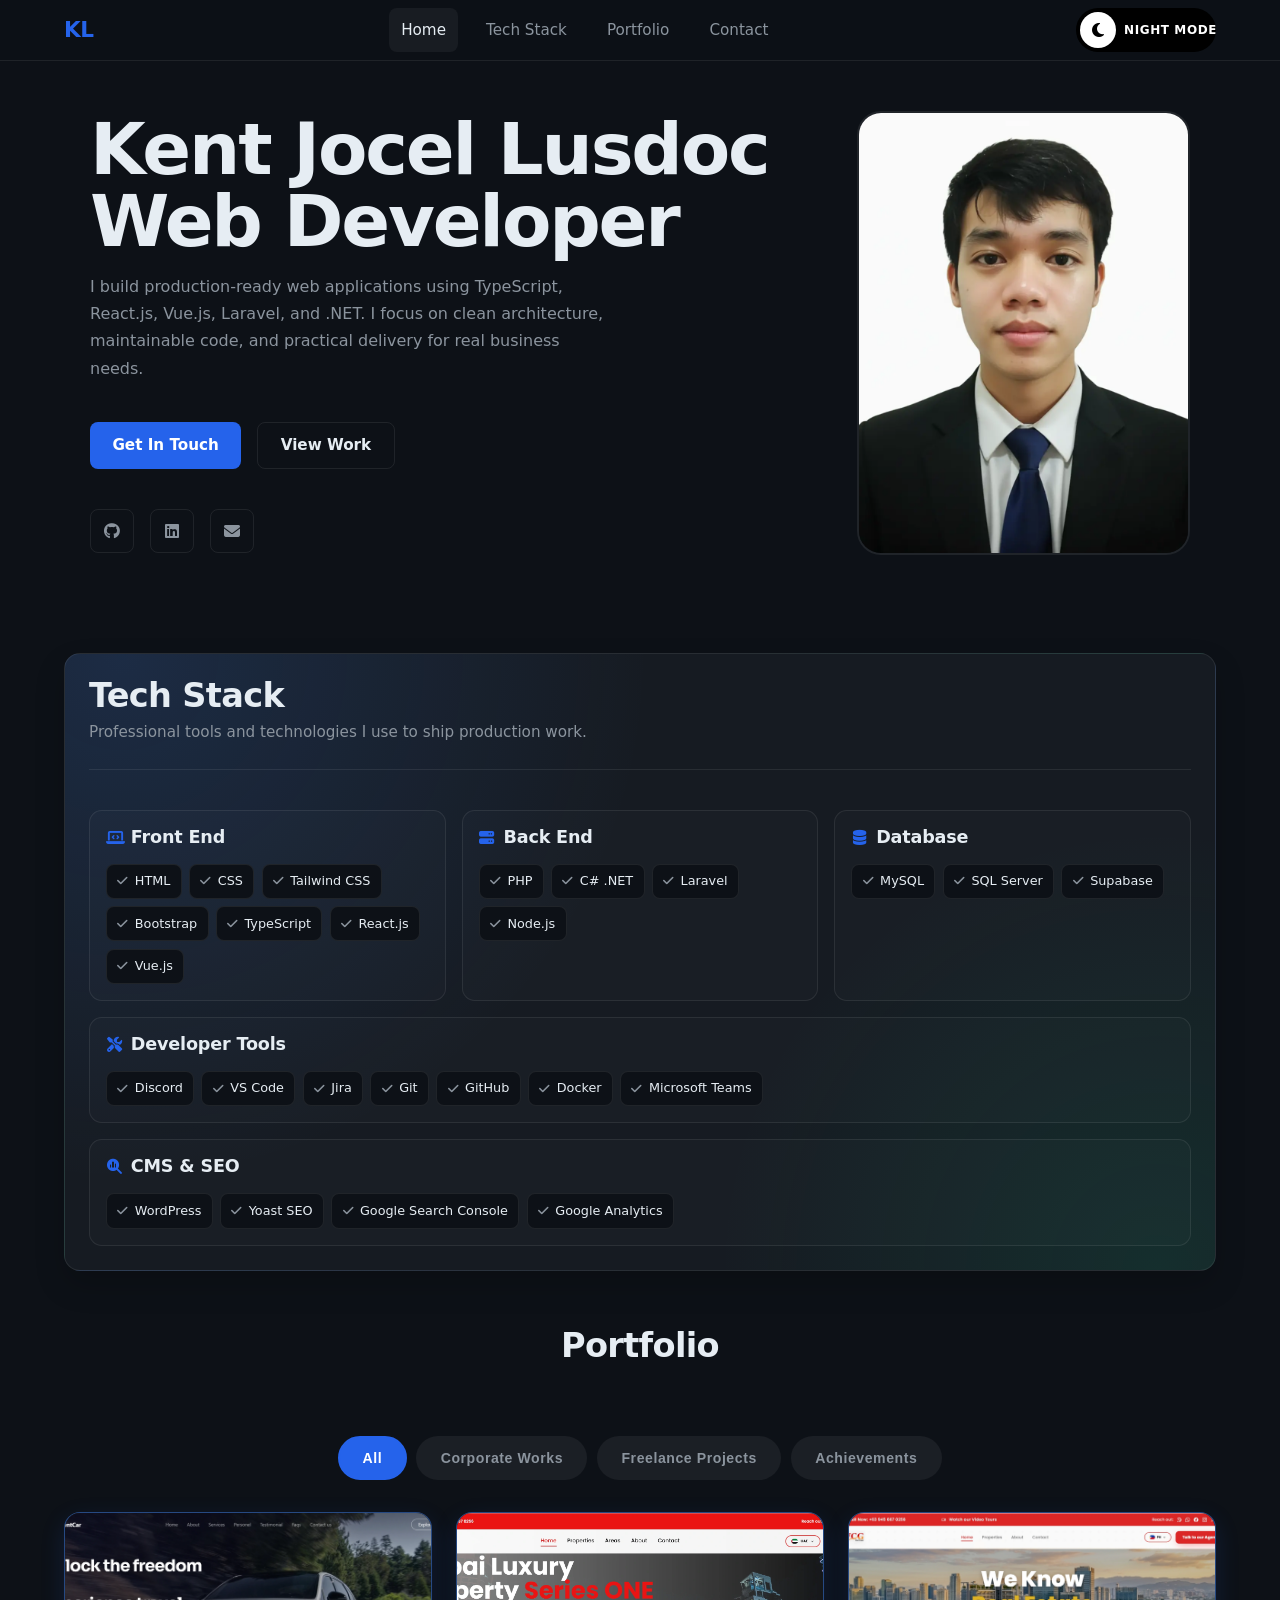
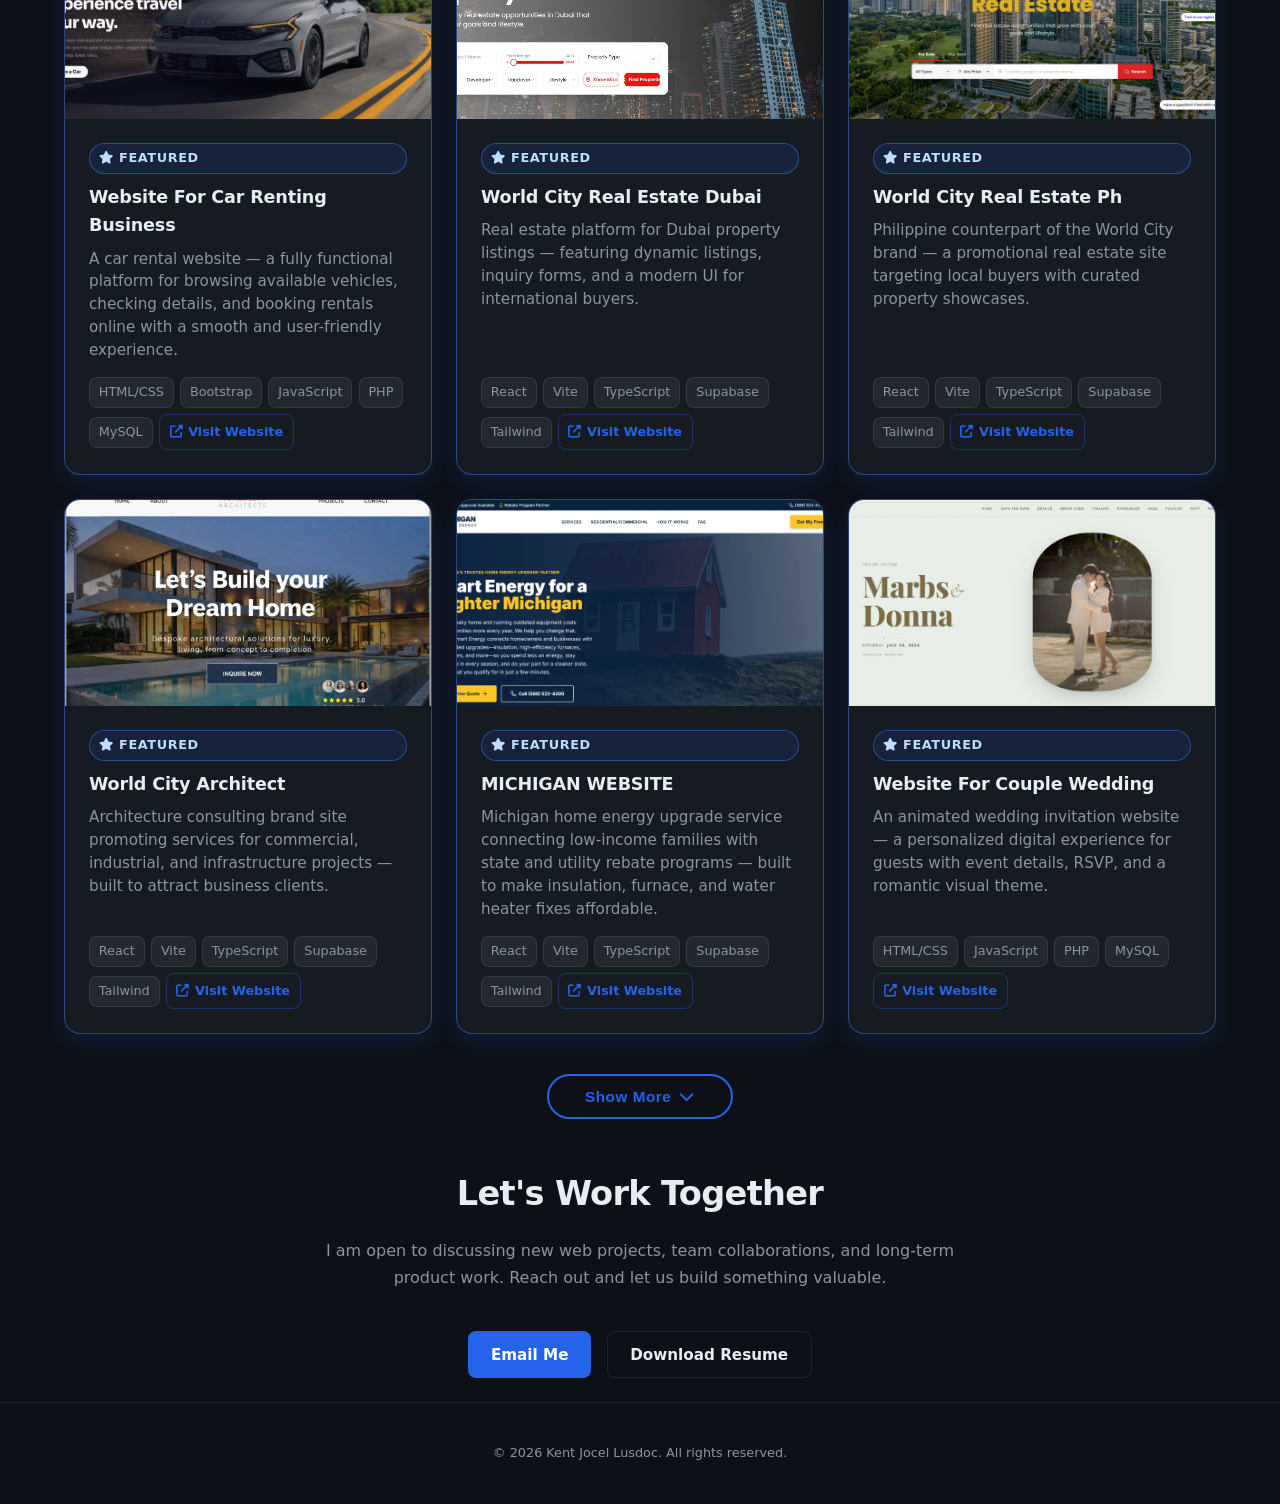
==== index.html @ 0384365c "Fix canonical domain and add LinkedIn profile Replace stale preview domain (my-portfolio-liart-sigma" ====
<!DOCTYPE html>
<html lang="en">

<head>
  <meta charset="UTF-8">
  <!-- SEO: Core document metadata and canonical brand URL. Update the domain if your deployment URL changes. -->
  <meta name="viewport" content="width=device-width, initial-scale=1.0">
  <meta name="description"
    content="Kent Jocel Lusdoc is a web developer building production-ready web applications with React, Vue, TypeScript, Laravel, and .NET for real business needs.">
  <meta name="author" content="Kent Jocel Lusdoc">
  <meta name="robots" content="index, follow, max-image-preview:large">
  <meta name="google-site-verification" content="REPLACE_WITH_GOOGLE_SEARCH_CONSOLE_TOKEN">
  <link rel="canonical" href="https://kentjocellusdoc.vercel.app/">
  <link rel="preload" as="image" href="Lusdoc_EnhanceImage.webp">
  <link rel="icon" type="image/png" sizes="512x512" href="favicon.png">
  <link rel="icon" type="image/svg+xml" href="favicon.svg">
  <link rel="apple-touch-icon" sizes="512x512" href="favicon.png">
  <link rel="manifest" href="site.webmanifest">
  <meta name="theme-color" content="#0d1117">
  <!-- SEO: Open Graph metadata controls previews when the homepage is shared. -->
  <meta property="og:title" content="Kent Jocel Lusdoc | Web Developer">
  <meta property="og:description"
    content="Portfolio of Kent Jocel Lusdoc, a web developer building production-ready web applications with modern technologies.">
  <meta property="og:image" content="https://kentjocellusdoc.vercel.app/og-image.png">
  <meta property="og:image:width" content="1200">
  <meta property="og:image:height" content="630">
  <meta property="og:image:alt" content="Kent Jocel Lusdoc - Web Developer">
  <meta property="og:url" content="https://kentjocellusdoc.vercel.app/">
  <meta property="og:type" content="website">
  <meta property="og:site_name" content="Kent Jocel Lusdoc">
  <!-- SEO: Twitter/X uses the large image card for richer sharing previews. -->
  <meta name="twitter:card" content="summary_large_image">
  <meta name="twitter:title" content="Kent Jocel Lusdoc | Web Developer">
  <meta name="twitter:description"
    content="Portfolio of Kent Jocel Lusdoc, a web developer building production-ready web applications.">
  <meta name="twitter:image" content="https://kentjocellusdoc.vercel.app/og-image.png">
  <meta name="twitter:image:alt" content="Kent Jocel Lusdoc - Web Developer">
  <!-- SEO: JSON-LD identifies the personal brand and the homepage entity to search engines. -->
  <script type="application/ld+json">
    {
      "@context": "https://schema.org",
      "@graph": [
        {
          "@type": "Person",
          "@id": "https://kentjocellusdoc.vercel.app/#person",
          "name": "Kent Jocel Lusdoc",
          "jobTitle": "Web Developer",
          "url": "https://kentjocellusdoc.vercel.app/",
          "image": "https://kentjocellusdoc.vercel.app/Lusdoc_EnhanceImage.webp",
          "description": "Web developer building production-ready web applications with TypeScript, React.js, Vue.js, Laravel, and .NET.",
          "address": {
            "@type": "PostalAddress",
            "addressCountry": "PH"
          },
          "sameAs": [
            "https://github.com/kikenTheGreat",
            "https://www.linkedin.com/in/kent-jocel-lusdoc-b43a72363/"
          ],
          "knowsAbout": ["Web development", "TypeScript", "React.js", "Vue.js", "Laravel", ".NET"]
        },
        {
          "@type": "WebSite",
          "@id": "https://kentjocellusdoc.vercel.app/#website",
          "url": "https://kentjocellusdoc.vercel.app/",
          "name": "Kent Jocel Lusdoc | Web Developer",
          "description": "The professional portfolio of Kent Jocel Lusdoc.",
          "publisher": { "@id": "https://kentjocellusdoc.vercel.app/#person" },
          "inLanguage": "en"
        }
      ]
    }
  </script>
  <title>Kent Jocel Lusdoc | Web Developer &amp; Software Engineer</title>
  <link rel="stylesheet" href="https://cdnjs.cloudflare.com/ajax/libs/font-awesome/6.4.0/css/all.min.css">
  <link rel="stylesheet" href="https://cdn.jsdelivr.net/npm/swiper@11/swiper-bundle.min.css" />

  <style>
    /* ============================================
       DESIGN TOKENS & CSS VARIABLES
    ============================================ */
    :root {
      --bg-dark: #0d1117;
      --bg-card: #161b22;
      --border: rgba(255, 255, 255, 0.08);
      --text-primary: #e6edf3;
      --text-secondary: #8b949e;
      --accent: #2563eb;
      --accent-hover: #1d4ed8;
      --accent-green: #10b981;
      --radius-sm: 0.5rem;
      --radius-md: 0.8rem;
      --radius-lg: 1rem;
      --radius-xl: 1.5rem;
      /* [FIX 8] Responsive spacing tokens */
      --space-xs: clamp(0.5rem, 1.5vw, 0.75rem);
      --space-sm: clamp(0.75rem, 2vw, 1rem);
      --space-md: clamp(1rem, 3vw, 1.5rem);
      --space-lg: clamp(1.5rem, 4vw, 2.5rem);
      --space-xl: clamp(2rem, 6vw, 4rem);
      --space-2xl: clamp(3rem, 8vw, 6rem);
      /* [FIX 3] Fluid typography scale */
      --text-xs: clamp(0.7rem, 1.5vw, 0.8rem);
      --text-sm: clamp(0.8rem, 1.8vw, 0.95rem);
      --text-base: clamp(0.9rem, 2vw, 1rem);
      --text-md: clamp(1rem, 2.2vw, 1.1rem);
      --text-lg: clamp(1.1rem, 2.5vw, 1.35rem);
      --text-xl: clamp(1.2rem, 3vw, 1.65rem);
      --text-2xl: clamp(1.5rem, 4vw, 2.1rem);
      --text-hero: clamp(2.2rem, 8vw, 4.5rem);
    }

    /* ============================================
       LIGHT MODE — EDITORIAL AESTHETIC
    ============================================ */

    body.light-mode {
      --bg-dark: #ffffff;
      --bg-card: #ffffff;
      --border: rgba(0, 0, 0, 0.10);
      --text-primary: #141210;
      --text-secondary: #555555;
      --accent: #1a1a1a;
      --accent-hover: #333333;
      --accent-green: #059669;
    }

    /* Navbar */
    body.light-mode #navbar {
      background-color: rgba(255, 255, 255, 0.93);
      border-bottom: 1px solid rgba(0, 0, 0, 0.10);
    }

    /* Logo stays accent charcoal */
    body.light-mode .logo {
      color: var(--accent);
    }

    /* Nav links */
    body.light-mode .nav-menu a:hover,
    body.light-mode .nav-menu a.active {
      background-color: rgba(0, 0, 0, 0.06);
      color: var(--text-primary);
    }

    body.light-mode .mobile-menu {
      background-color: rgba(255, 255, 255, 0.98);
    }

    body.light-mode .mobile-menu a:hover {
      background-color: rgba(0, 0, 0, 0.05);
      color: var(--text-primary);
    }

    /* Role label: charcoal, no blue */
    body.light-mode .hero-content .role {
      color: var(--text-secondary);
      font-weight: 500;
      letter-spacing: 0.08em;
      text-transform: uppercase;
      font-size: var(--text-sm);
      border-left: 2px solid var(--accent);
      padding-left: 0.65rem;
    }

    /* Section label */
    body.light-mode .section-label {
      color: var(--text-secondary);
      border-bottom: 1px solid var(--border);
      display: inline-block;
      padding-bottom: 0.2rem;
    }

    /* Tech stack card — linen-style, no color gradients */
    body.light-mode .tech-stack-card {
      background: var(--bg-card);
      border: 1px solid var(--border);
      box-shadow: 0 2px 16px rgba(0, 0, 0, 0.06);
    }

    body.light-mode .stack-group h3 i {
      color: var(--text-secondary);
    }

    body.light-mode .stack-chip {
      background-color: #eeebe4;
      border-color: rgba(30, 20, 10, 0.14);
      color: var(--text-primary);
    }

    body.light-mode .stack-chip:hover {
      border-color: var(--accent);
      background-color: #e5e0d6;
    }

    body.light-mode .stack-chip i {
      color: var(--text-secondary);
    }

    body.light-mode .stack-group {
      background-color: rgba(0, 0, 0, 0.02);
      border-color: rgba(30, 20, 10, 0.09);
    }

    /* Project cards */
    body.light-mode .project-card {
      background: var(--bg-card);
      border: 1px solid var(--border);
      box-shadow: 0 1px 8px rgba(0, 0, 0, 0.06);
    }

    body.light-mode .project-card:hover {
      box-shadow: 0 8px 32px rgba(0, 0, 0, 0.11);
    }

    body.light-mode .project-tag {
      background: rgba(0, 0, 0, 0.05);
      border-color: rgba(0, 0, 0, 0.10);
      color: var(--text-secondary);
    }

    body.light-mode .project-category {
      background: var(--accent);
    }

    body.light-mode .project-link {
      color: var(--accent);
      border-color: rgba(30, 20, 10, 0.25);
    }

    body.light-mode .project-link:hover {
      background-color: rgba(0, 0, 0, 0.06);
    }

    body.light-mode .highlighted-project {
      border-color: rgba(30, 20, 10, 0.2);
      box-shadow: 0 4px 20px rgba(0, 0, 0, 0.08);
    }

    body.light-mode .highlighted-project .project-category {
      background: var(--accent);
    }

    body.light-mode .highlight-pill {
      background-color: rgba(0, 0, 0, 0.06);
      color: var(--text-secondary);
      border-color: rgba(0, 0, 0, 0.14);
    }

    /* Buttons */
    body.light-mode .btn-primary {
      background-color: var(--accent);
      color: #fdfcfa;
    }

    body.light-mode .btn-primary:hover {
      background-color: var(--accent-hover);
    }

    body.light-mode .btn-secondary {
      color: var(--text-primary);
      border-color: rgba(30, 20, 10, 0.25);
    }

    body.light-mode .btn-secondary:hover {
      border-color: var(--accent);
      color: var(--accent);
    }

    /* Social links */
    body.light-mode .social-link {
      border-color: rgba(30, 20, 10, 0.18);
      color: var(--text-secondary);
    }

    body.light-mode .social-link:hover {
      border-color: var(--accent);
      color: var(--accent);
    }

    /* Hero image border */
    body.light-mode .hero-image img {
      border-color: rgba(30, 20, 10, 0.14);
      filter: grayscale(12%) contrast(1.04);
    }

    /* Footer */
    body.light-mode footer {
      border-top-color: rgba(30, 20, 10, 0.10);
      color: var(--text-secondary);
    }

    /* ============================================
       THEME TOGGLE BUTTON
    ============================================ */
    .theme-toggle-btn {
      position: relative;
      display: flex;
      align-items: center;
      width: 140px;
      height: 44px;
      border-radius: 99px;
      background-color: #000000;
      color: #ffffff;
      border: none;
      cursor: pointer;
      padding: 4px;
      transition: background-color 0.3s ease;
      font-family: inherit;
      flex-shrink: 0;
      white-space: nowrap;
      overflow: hidden;
    }

    .theme-toggle-btn .toggle-text {
      position: absolute;
      width: 100%;
      text-align: right;
      padding-left: 48px;
      padding-right: 16px;
      font-size: 0.75rem;
      font-weight: 800;
      letter-spacing: 0.05em;
      z-index: 1;
      pointer-events: none;
      transition: all 0.3s ease;
      left: 0;
    }

    .theme-toggle-btn .toggle-knob {
      display: flex;
      align-items: center;
      justify-content: center;
      width: 36px;
      height: 36px;
      background-color: #ffffff;
      color: #000000;
      border-radius: 50%;
      z-index: 2;
      transition: transform 0.3s cubic-bezier(0.4, 0, 0.2, 1);
      box-shadow: 0 2px 4px rgba(0, 0, 0, 0.1);
    }

    .theme-toggle-btn .theme-icon {
      font-size: 1rem;
    }

    /* Light Mode overrides */
    body.light-mode .theme-toggle-btn {
      background-color: #e5e5e5;
      color: #000000;
    }

    body.light-mode .theme-toggle-btn .toggle-text {
      text-align: left;
      padding-left: 16px;
      padding-right: 0;
    }

    body.light-mode .theme-toggle-btn .toggle-knob {
      transform: translateX(96px);
      /* 140 - 8 - 36 = 96 */
    }

    /* Smooth global transition when switching theme */
    body,
    #navbar,
    .tech-stack-card,
    .project-card,
    .stack-chip,
    .stack-group,
    footer {
      transition: background-color 0.3s ease, color 0.3s ease, border-color 0.3s ease, box-shadow 0.3s ease;
    }

    /* [FIX 9] Prevent horizontal overflow */
    *,
    *::before,
    *::after {
      box-sizing: border-box;
      margin: 0;
      padding: 0;
    }

    html {
      scroll-behavior: smooth;
    }

    body {
      background-color: var(--bg-dark);
      color: var(--text-primary);
      font-family: 'Segoe UI', system-ui, -apple-system, sans-serif;
      font-size: var(--text-base);
      line-height: 1.6;
      /* [FIX 9] Prevent horizontal scroll */
      overflow-x: hidden;
      min-height: 100vh;
    }

    /* [FIX 4] Responsive images globally */
    img {
      max-width: 100%;
      height: auto;
      display: block;
    }

    /* [FIX 10] Touch targets */
    a,
    button {
      min-height: 44px;
      min-width: 44px;
    }

    /* ============================================
       LAYOUT HELPERS
    ============================================ */
    /* [FIX 2] Fluid container */
    .container {
      width: 100%;
      max-width: 1200px;
      margin: 0 auto;
      padding: 0 var(--space-sm);
    }

    section {
      padding: var(--space-md) var(--space-md);
      max-width: 1200px;
      margin: 0 auto;
    }

    /* ============================================
       NAVIGATION
    ============================================ */
    #navbar {
      position: sticky;
      top: 0;
      z-index: 1000;
      background-color: rgba(13, 17, 23, 0.9);
      backdrop-filter: blur(12px);
      -webkit-backdrop-filter: blur(12px);
      border-bottom: 1px solid var(--border);
    }

    .nav-container {
      /* [FIX 2] Fluid container */
      width: 100%;
      max-width: 1200px;
      margin: 0 auto;
      padding: 0 var(--space-md);
      /* [FIX 6] Flexbox layout */
      display: flex;
      align-items: center;
      justify-content: space-between;
      height: 60px;
    }

    .logo {
      font-size: var(--text-lg);
      font-weight: 800;
      color: var(--accent);
      letter-spacing: -0.02em;
      flex-shrink: 0;
    }

    /* [FIX 7] Desktop nav */
    .nav-menu {
      display: flex;
      list-style: none;
      gap: var(--space-sm);
      align-items: center;
    }

    .nav-menu a {
      color: var(--text-secondary);
      text-decoration: none;
      font-size: var(--text-sm);
      font-weight: 500;
      padding: 0.5rem 0.75rem;
      border-radius: var(--radius-sm);
      transition: color 0.2s, background 0.2s;
      display: inline-flex;
      align-items: center;
      min-height: 44px;
    }

    .nav-menu a:hover,
    .nav-menu a.active {
      color: var(--text-primary);
      background-color: rgba(255, 255, 255, 0.05);
    }

    /* [FIX 7] Hamburger button */
    .mobile-menu-btn {
      display: none;
      background: none;
      border: 1px solid var(--border);
      color: var(--text-primary);
      cursor: pointer;
      border-radius: var(--radius-sm);
      /* [FIX 10] Touch target */
      width: 44px;
      height: 44px;
      align-items: center;
      justify-content: center;
      font-size: 1rem;
      transition: border-color 0.2s;
      flex-shrink: 0;
    }

    .mobile-menu-btn:hover {
      border-color: var(--accent);
    }

    /* [FIX 7] Mobile dropdown menu */
    .mobile-menu {
      display: none;
      flex-direction: column;
      padding: var(--space-xs) var(--space-md) var(--space-sm);
      border-top: 1px solid var(--border);
      gap: 0.25rem;
    }

    .mobile-menu.active {
      display: flex;
    }

    .mobile-menu a {
      color: var(--text-secondary);
      text-decoration: none;
      font-size: var(--text-sm);
      font-weight: 500;
      padding: 0.65rem 0.75rem;
      border-radius: var(--radius-sm);
      transition: color 0.2s, background 0.2s;
      /* [FIX 10] Touch target */
      min-height: 44px;
      display: flex;
      align-items: center;
    }

    .mobile-menu a:hover {
      color: var(--text-primary);
      background-color: rgba(255, 255, 255, 0.05);
    }

    /* ============================================
       HERO SECTION
    ============================================ */
    .hero {
      padding: 50px;
      max-width: 1200px;
      margin: 0 auto;
    }

    .hero-grid {
      /* [FIX 6] Responsive grid */
      display: grid;
      grid-template-columns: 1fr auto;
      gap: var(--space-xl);
      align-items: center;
    }

    .hero-content h1 {
      /* [FIX 3] Fluid hero title */
      font-size: var(--text-hero);
      font-weight: 800;
      letter-spacing: -0.03em;
      line-height: 1.0;
      margin-bottom: var(--space-sm);
    }

    .hero-content .role {
      font-size: var(--text-lg);
      color: var(--accent);
      font-weight: 600;
      margin-bottom: var(--space-sm);
    }

    .hero-content p {
      color: var(--text-secondary);
      font-size: var(--text-base);
      max-width: 520px;
      margin-bottom: var(--space-lg);
      line-height: 1.7;
    }

    .hero-actions {
      /* [FIX 6] Flex wrap for buttons */
      display: flex;
      flex-wrap: wrap;
      gap: var(--space-sm);
      margin-bottom: var(--space-lg);
    }

    .social-links {
      display: flex;
      flex-wrap: wrap;
      gap: var(--space-sm);
    }

    .social-link {
      display: inline-flex;
      align-items: center;
      justify-content: center;
      /* [FIX 10] Touch target */
      width: 44px;
      height: 44px;
      border: 1px solid var(--border);
      border-radius: var(--radius-sm);
      color: var(--text-secondary);
      text-decoration: none;
      font-size: 1rem;
      transition: all 0.2s ease;
    }

    .social-link:hover {
      border-color: var(--accent);
      color: var(--accent);
    }

    .hero-image {
      width: clamp(240px, 26vw, 390px);
      flex-shrink: 0;
    }

    .hero-image img {
      width: 100%;
      border-radius: var(--radius-xl);
      border: 2px solid var(--border);
      object-fit: cover;
      aspect-ratio: 3/4;
    }

    /* ============================================
       BUTTONS
    ============================================ */
    .btn {
      display: inline-flex;
      align-items: center;
      justify-content: center;
      gap: 0.5rem;
      padding: 0.65rem 1.4rem;
      /* [FIX 10] Touch target */
      min-height: 44px;
      border-radius: var(--radius-sm);
      font-size: var(--text-sm);
      font-weight: 600;
      text-decoration: none;
      transition: all 0.2s ease;
      cursor: pointer;
      border: none;
      white-space: nowrap;
    }

    .btn-primary {
      background-color: var(--accent);
      color: white;
    }

    .btn-primary:hover {
      background-color: var(--accent-hover);
      transform: translateY(-1px);
    }

    .btn-secondary {
      background-color: transparent;
      color: var(--text-primary);
      border: 1px solid var(--border);
    }

    .btn-secondary:hover {
      border-color: var(--accent);
      color: var(--accent);
      transform: translateY(-1px);
    }

    /* ============================================
       TECH STACK SECTION
    ============================================ */
    .tech-stack-wrap {
      margin-top: var(--space-md);
      position: relative;
    }

    .tech-stack-card {
      background:
        radial-gradient(circle at 5% 0%, rgba(59, 130, 246, 0.16), transparent 42%),
        radial-gradient(circle at 95% 100%, rgba(16, 185, 129, 0.12), transparent 35%),
        var(--bg-card);
      border: 1px solid var(--border);
      border-radius: var(--radius-lg);
      /* [FIX 8] Responsive padding */
      padding: var(--space-md);
      box-shadow: 0 14px 30px rgba(0, 0, 0, 0.18);
    }

    .tech-stack-header {
      display: flex;
      justify-content: space-between;
      align-items: flex-start;
      gap: var(--space-sm);
      margin-bottom: var(--space-lg);
      padding-bottom: var(--space-md);
      border-bottom: 1px solid var(--border);
    }

    .tech-stack-title {
      /* [FIX 3] Fluid font size */
      font-size: var(--text-2xl);
      line-height: 1.1;
      letter-spacing: -0.02em;
      margin: 0;
    }

    .tech-stack-subtitle {
      margin: 0.35rem 0 0;
      color: var(--text-secondary);
      font-size: var(--text-sm);
    }

    /* [FIX 6] Responsive stack grid */
    .stack-grid {
      display: grid;
      grid-template-columns: repeat(2, minmax(0, 1fr));
      gap: var(--space-sm);
    }

    .stack-group {
      padding: var(--space-sm);
      border: 1px solid var(--border);
      border-radius: var(--radius-md);
      background-color: rgba(255, 255, 255, 0.015);
    }

    .stack-group.full-width {
      grid-column: 1 / -1;
    }

    .stack-group h3 {
      margin: 0 0 var(--space-sm);
      /* [FIX 3] Fluid font size */
      font-size: var(--text-md);
      line-height: 1.2;
      letter-spacing: -0.01em;
      display: flex;
      align-items: center;
      gap: 0.55rem;
    }

    .stack-group h3 i {
      color: var(--accent);
      font-size: 0.95rem;
      width: 1rem;
      text-align: center;
    }

    .stack-chips {
      display: flex;
      flex-wrap: wrap;
      gap: 0.45rem;
    }

    .stack-chip {
      display: inline-flex;
      align-items: center;
      gap: 0.4rem;
      border: 1px solid var(--border);
      border-radius: var(--radius-sm);
      /* [FIX 8] Responsive padding */
      padding: 0.4rem 0.65rem;
      /* [FIX 3] Fluid font size */
      font-size: var(--text-xs);
      color: var(--text-primary);
      background-color: var(--bg-dark);
      transition: all 0.2s ease;
    }

    .stack-chip i {
      color: var(--text-secondary);
      font-size: 0.75rem;
    }

    .stack-chip:hover {
      border-color: var(--accent);
      transform: translateY(-1px);
    }

    /* ============================================
       SECTION HEADERS
    ============================================ */
    .section-header {
      text-align: center;
      margin-bottom: var(--space-xl);
    }

    .section-label {
      font-size: var(--text-xs);
      text-transform: uppercase;
      letter-spacing: 0.1em;
      color: var(--accent);
      font-weight: 600;
      margin-bottom: 0.5rem;
    }

    .section-title {
      /* [FIX 3] Fluid font size */
      font-size: var(--text-2xl);
      font-weight: 800;
      letter-spacing: -0.02em;
    }

    /* ============================================
       PORTFOLIO GRID
    ============================================ */
    /* [FIX 6] Responsive grid with auto-fill */
    .portfolio-grid {
      display: grid;
      grid-template-columns: repeat(auto-fill, minmax(min(100%, 320px), 1fr));
      gap: var(--space-md);
    }

    .project-card {
      background: var(--bg-card);
      border: 1px solid var(--border);
      border-radius: var(--radius-lg);
      overflow: hidden;
      transition: transform 0.2s ease, box-shadow 0.2s ease;
      display: flex;
      flex-direction: column;
    }

    .project-card:hover {
      transform: translateY(-3px);
      box-shadow: 0 12px 28px rgba(0, 0, 0, 0.25);
    }

    .project-image {
      position: relative;
      overflow: hidden;
      aspect-ratio: 16/9;
    }

    .project-image img {
      width: 100%;
      height: 100%;
      object-fit: cover;
      transition: transform 0.3s ease;
    }

    .project-card:hover .project-image img {
      transform: scale(1.03);
    }

    .project-category {
      position: absolute;
      top: 0.75rem;
      left: 0.75rem;
      background: var(--accent);
      color: white;
      font-size: var(--text-xs);
      font-weight: 700;
      text-transform: uppercase;
      letter-spacing: 0.06em;
      padding: 0.3rem 0.7rem;
      border-radius: 999px;
    }

    .project-info {
      /* [FIX 8] Responsive padding */
      padding: var(--space-md);
      flex: 1;
      display: flex;
      flex-direction: column;
    }

    .project-info h3 {
      font-size: var(--text-md);
      font-weight: 700;
      letter-spacing: -0.01em;
      margin-bottom: 0.5rem;
    }

    .project-info p {
      font-size: var(--text-sm);
      color: var(--text-secondary);
      line-height: 1.5;
      margin-bottom: var(--space-sm);
      flex: 1;
    }

    .project-tags {
      display: flex;
      flex-wrap: wrap;
      gap: 0.4rem;
      align-items: center;
      margin-top: auto;
    }

    .project-tag {
      background: rgba(255, 255, 255, 0.06);
      border: 1px solid var(--border);
      border-radius: var(--radius-sm);
      padding: 0.25rem 0.55rem;
      font-size: var(--text-xs);
      color: var(--text-secondary);
    }

    .project-link {
      display: inline-flex;
      align-items: center;
      gap: 0.35rem;
      color: var(--accent);
      text-decoration: none;
      font-size: var(--text-xs);
      font-weight: 600;
      padding: 0.3rem 0.6rem;
      border: 1px solid rgba(37, 99, 235, 0.35);
      border-radius: var(--radius-sm);
      transition: all 0.2s;
      /* [FIX 10] Touch target */
      min-height: 36px;
    }

    .project-link:hover {
      background-color: rgba(37, 99, 235, 0.12);
    }

    /* Highlighted projects */
    .highlighted-project {
      border: 1px solid rgba(59, 130, 246, 0.45);
      box-shadow: 0 8px 24px rgba(37, 99, 235, 0.15);
    }

    .highlighted-project .project-category {
      background: linear-gradient(135deg, #2563eb, #1d4ed8);
    }

    .highlight-pill {
      display: inline-flex;
      align-items: center;
      gap: 0.35rem;
      padding: 0.25rem 0.55rem;
      margin-bottom: 0.6rem;
      border-radius: 999px;
      font-size: var(--text-xs);
      letter-spacing: 0.05em;
      text-transform: uppercase;
      border: 1px solid rgba(59, 130, 246, 0.45);
      color: #bfdbfe;
      background-color: rgba(37, 99, 235, 0.12);
      font-weight: 600;
    }

    /* ============================================
       CONTACT SECTION
    ============================================ */
    .contact {
      text-align: center;

      max-width: 680px;
      margin: 0 auto;
    }

    .contact h2 {
      font-size: var(--text-2xl);
      font-weight: 800;
      letter-spacing: -0.02em;
      margin-bottom: var(--space-sm);
    }

    .contact p {
      color: var(--text-secondary);
      font-size: var(--text-base);
      line-height: 1.7;
      margin-bottom: var(--space-lg);
    }

    .contact-buttons {
      display: flex;
      flex-wrap: wrap;
      gap: var(--space-sm);
      justify-content: center;
    }

    /* ============================================
       FOOTER
    ============================================ */
    footer {
      text-align: center;
      padding: var(--space-lg) var(--space-md);
      border-top: 1px solid var(--border);
      color: var(--text-secondary);
      font-size: var(--text-xs);
    }

    /* ============================================
       BREAKPOINTS
    ============================================ */

    /* [FIX 5] Small Desktop: max-width 1024px */
    @media (max-width: 1024px) {
      .hero-image {
        width: clamp(195px, 26vw, 300px);
      }
    }

    /* [FIX 5] Tablet: max-width 768px */
    @media (max-width: 768px) {

      /* [FIX 7] Show hamburger, hide desktop nav */
      .nav-menu {
        display: none;
      }

      .mobile-menu-btn {
        display: inline-flex;
      }

      /* [FIX 6] Stack hero on tablet */
      .hero-grid {
        grid-template-columns: 1fr;
        text-align: center;
      }

      .hero-image {
        width: clamp(120px, 35vw, 180px);
        margin: 0 auto;
        order: -1;
      }

      .hero-content p {
        margin-left: auto;
        margin-right: auto;
      }

      .hero-actions {
        justify-content: center;
      }

      .social-links {
        justify-content: center;
      }

      .tech-stack-header {
        flex-direction: column;
        align-items: flex-start;
      }

      /* [FIX 6] Collapse stack grid on tablet */
      .stack-grid {
        grid-template-columns: 1fr;
      }

      .stack-group.full-width {
        grid-column: auto;
      }
    }

    /* [FIX 5] Mobile: max-width 480px */
    @media (max-width: 480px) {
      section {
        padding: var(--space-xl) var(--space-sm);
      }

      .hero {
        padding: var(--space-xl) var(--space-sm);
      }

      .contact {
        padding: var(--space-xl) var(--space-sm);
      }

      /* [FIX 6] Single column portfolio on mobile */
      .portfolio-grid {
        grid-template-columns: 1fr;
      }

      .hero-image {
        width: clamp(100px, 40vw, 160px);
      }

      .contact-buttons {
        flex-direction: column;
        align-items: stretch;
      }

      .contact-buttons .btn {
        width: 100%;
      }

      /* [FIX 10] Larger touch targets on mobile */
      .btn {
        padding: 0.75rem 1.4rem;
      }

      /* Shrink theme toggle to icon-only on small screens */
      .theme-toggle-btn {
        width: 44px;
      }

      .theme-toggle-btn .toggle-text {
        display: none;
      }

      body.light-mode .theme-toggle-btn .toggle-knob {
        transform: translateX(0);
      }
    }

    /* [FIX 5] Large Desktop: min-width 1280px */
    @media (min-width: 1280px) {
      .portfolio-grid {
        grid-template-columns: repeat(3, 1fr);
      }

      .stack-grid {
        grid-template-columns: repeat(3, 1fr);
      }

      /* Full-width stays full regardless */
      .stack-group.full-width {
        grid-column: 1 / -1;
      }
    }

    /* ============================================
       MODAL & CAROUSEL (DERM AI)
    ============================================ */
    .modal-overlay {
      position: fixed;
      top: 0;
      left: 0;
      width: 100%;
      height: 100%;
      background: rgba(0, 0, 0, 0.85);
      z-index: 9999;
      display: flex;
      align-items: center;
      justify-content: center;
      opacity: 0;
      visibility: hidden;
      transition: opacity 0.3s ease, visibility 0.3s ease;
      backdrop-filter: blur(5px);
    }

    .modal-overlay.active {
      opacity: 1;
      visibility: visible;
    }

    .modal-content {
      width: 100%;
      max-width: 1000px;
      position: relative;
    }

    .modal-close {
      position: absolute;
      top: -40px;
      right: 10px;
      background: none;
      border: none;
      color: white;
      font-size: 2rem;
      cursor: pointer;
      z-index: 10000;
    }

    .derm-swiper {
      width: 100%;
      padding-top: 50px;
      padding-bottom: 50px;
    }

    .derm-swiper .swiper-slide {
      background-position: center;
      background-size: cover;
      width: 280px;
      height: 550px;
      background-color: #fff;
      padding: 10px;
      box-shadow: 0 15px 30px rgba(0, 0, 0, 0.5);
      border-radius: 8px;
    }

    .derm-swiper .swiper-slide img {
      display: block;
      width: 100%;
      height: 100%;
      object-fit: contain;
      border-radius: 4px;
    }

    .derm-swiper .swiper-slide {
      cursor: pointer;
    }

    .derm-swiper .swiper-slide-shadow,
    .derm-swiper .swiper-slide-shadow-left,
    .derm-swiper .swiper-slide-shadow-right,
    .derm-swiper .swiper-slide-shadow-top,
    .derm-swiper .swiper-slide-shadow-bottom {
      pointer-events: none !important;
    }

    @media (max-width: 480px) {
      .derm-swiper .swiper-slide {
        width: 220px;
        height: 450px;
      }
    }

    /* WEDDING SWIPER */
    .wedding-swiper {
      width: 100%;
      padding-top: 50px;
      padding-bottom: 50px;
    }

    .wedding-swiper .swiper-slide {
      background-position: center;
      background-size: cover;
      width: 600px;
      height: 400px;
      background-color: transparent;
      padding: 0;
      border-radius: 8px;
    }

    .wedding-swiper .swiper-slide img {
      display: block;
      width: 100%;
      height: 100%;
      object-fit: contain;
      border-radius: 4px;
    }

    .wedding-swiper .swiper-slide {
      cursor: pointer;
    }

    .wedding-swiper .swiper-slide-shadow,
    .wedding-swiper .swiper-slide-shadow-left,
    .wedding-swiper .swiper-slide-shadow-right,
    .wedding-swiper .swiper-slide-shadow-top,
    .wedding-swiper .swiper-slide-shadow-bottom {
      pointer-events: none !important;
    }

    @media (max-width: 768px) {
      .wedding-swiper .swiper-slide {
        width: 400px;
        height: 280px;
      }
    }

    @media (max-width: 480px) {
      .wedding-swiper .swiper-slide {
        width: 280px;
        height: 200px;
      }
    }

    /* ── Show More / Less ── */
    #more-projects {
      display: contents;
    }

    #more-projects.hidden>* {
      display: none;
    }

    .show-more-wrapper {
      grid-column: 1 / -1;
      display: flex;
      justify-content: center;
      margin-top: 1rem;
    }

    .btn-show-more {
      display: inline-flex;
      align-items: center;
      gap: 0.5rem;
      padding: 0.75rem 2.25rem;
      border: 2px solid var(--accent, #4f8ef7);
      border-radius: 50px;
      background: transparent;
      color: var(--accent, #4f8ef7);
      font-size: 0.95rem;
      font-weight: 600;
      letter-spacing: 0.04em;
      cursor: pointer;
      transition: background 0.25s, color 0.25s, transform 0.2s;
    }

    .btn-show-more:hover {
      background: var(--accent, #4f8ef7);
      color: #fff;
      transform: translateY(-2px);
    }

    .btn-show-more i {
      transition: transform 0.3s;
    }

    .btn-show-more.expanded i {
      transform: rotate(180deg);
    }

    /* ── Portfolio Filter Bar ── */
    .portfolio-filters {
      display: flex;
      justify-content: center;
      flex-wrap: wrap;
      gap: 0.6rem;
      margin-bottom: 2rem;
    }

    .filter-btn {
      padding: 0.55rem 1.4rem;
      border-radius: 50px;
      border: 2px solid transparent;
      background: rgba(255, 255, 255, 0.06);
      color: var(--text-secondary, #a0aec0);
      font-size: 0.88rem;
      font-weight: 600;
      letter-spacing: 0.04em;
      cursor: pointer;
      transition: background 0.22s, color 0.22s, border-color 0.22s, transform 0.18s;
    }

    .filter-btn:hover {
      border-color: var(--accent, #4f8ef7);
      color: var(--accent, #4f8ef7);
      transform: translateY(-2px);
    }

    .filter-btn.active {
      background: var(--accent, #4f8ef7);
      border-color: var(--accent, #4f8ef7);
      color: #fff;
    }

    .project-card.filter-hidden {
      display: none !important;
    }

    /* Image placeholder background (no animation) */
    .project-image, .swiper-slide {
      background-color: #2a313c;
      position: relative;
    }
    body.light-mode .project-image, body.light-mode .swiper-slide {
      background-color: #e5e7eb;
    }
    .project-image img, .swiper-slide img {
      position: relative;
      z-index: 1;
    }
  </style>
  <!-- SEO: Selected portfolio entries are represented as CreativeWork entities. -->
  <script type="application/ld+json">
    {
      "@context": "https://schema.org",
      "@type": "ItemList",
      "name": "Selected projects by Kent Jocel Lusdoc",
      "itemListElement": [
        {
          "@type": "CreativeWork",
          "position": 1,
          "name": "World City Real Estate Dubai",
          "url": "https://worldcityrealestate.com/",
          "creator": { "@id": "https://kentjocellusdoc.vercel.app/#person" }
        },
        {
          "@type": "CreativeWork",
          "position": 2,
          "name": "Wedding Memories",
          "url": "https://event-photos-pied.vercel.app/",
          "creator": { "@id": "https://kentjocellusdoc.vercel.app/#person" }
        },
        {
          "@type": "SoftwareSourceCode",
          "position": 3,
          "name": "Library Management System",
          "codeRepository": "https://github.com/kikenTheGreat/Library-Final",
          "creator": { "@id": "https://kentjocellusdoc.vercel.app/#person" }
        }
      ]
    }
  </script>
</head>

<body>
  <!-- Semantic header: keeps site navigation discoverable to assistive technology and crawlers. -->
  <header>
    <nav id="navbar" aria-label="Primary navigation">
    <div class="nav-container">
      <div class="logo">KL</div>
      <ul class="nav-menu">
        <li><a href="#home" class="active">Home</a></li>
        <li><a href="#features">Tech Stack</a></li>
        <li><a href="#portfolio">Portfolio</a></li>
        <li><a href="#contact">Contact</a></li>
      </ul>

      <div style="display:flex;align-items:center;gap:0.5rem;flex-shrink:0;flex-wrap:nowrap;">
        <!-- Theme Toggle -->
        <button class="theme-toggle-btn" id="themeToggleBtn" aria-label="Toggle theme">
          <div class="toggle-knob">
            <i class="fas fa-moon theme-icon" id="themeIcon"></i>
          </div>
          <span class="toggle-text" id="themeLabel">NIGHT MODE</span>
        </button>

        <!-- [FIX 7] Hamburger button -->
        <button class="mobile-menu-btn" id="mobileMenuBtn" aria-label="Toggle menu">
          <i class="fas fa-bars"></i>
        </button>
      </div>
    </div>

    <!-- [FIX 7] Mobile dropdown menu -->
    <div class="mobile-menu" id="mobileMenu">
      <a href="#home">Home</a>
      <a href="#features">Features</a>
      <a href="#portfolio">Portfolio</a>
      <a href="#contact">Contact</a>
    </div>
    </nav>
  </header>

  <!-- Hero Section -->
  <main>
  <section class="hero" id="home" aria-labelledby="intro-heading">
    <div class="hero-grid">
      <div class="hero-content">
        <h1 id="intro-heading">Kent Jocel Lusdoc<br>Web Developer</h1>
        <p>I build production-ready web applications using TypeScript, React.js, Vue.js, Laravel, and .NET. I
          focus on clean architecture, maintainable code, and practical delivery for real business needs.</p>

        <div class="hero-actions">
          <a href="#contact" class="btn btn-primary">Get In Touch</a>
          <a href="#portfolio" class="btn btn-secondary">View Work</a>
        </div>

        <div class="social-links">
          <a href="https://github.com/kikenTheGreat" class="social-link" target="_blank" aria-label="GitHub">
            <i class="fab fa-github"></i>
          </a>
          <a href="https://www.linkedin.com/in/kent-jocel-lusdoc-b43a72363/" class="social-link" target="_blank" aria-label="LinkedIn">
            <i class="fab fa-linkedin"></i>
          </a>
          <a href="https://mail.google.com/mail/?view=cm&fs=1&to=kentjocellusdoc@gmail.com&su=Inquiry%20from%20Portfolio"
            target="_blank" class="social-link" aria-label="Send email">
            <i class="fas fa-envelope"></i>
          </a>
        </div>
      </div>

      <!-- [FIX 4] Image uses max-width: 100%; height: auto via global rule -->
      <div class="hero-image">
        <img src="Lusdoc_EnhanceImage.webp" alt="Professional portrait of Kent Jocel Lusdoc, web developer"
          width="864" height="1184" fetchpriority="high">
      </div>
    </div>
  </section>

  <!-- Features / Tech Stack Section -->
  <section id="features">
    <div class="tech-stack-wrap">
      <div class="tech-stack-card">
        <div class="tech-stack-header">
          <div>
            <h2 class="tech-stack-title">Tech Stack</h2>
            <p class="tech-stack-subtitle">Professional tools and technologies I use to ship production work.</p>
          </div>
        </div>

        <!-- [FIX 6] Responsive grid with breakpoints -->
        <div class="stack-grid">
          <div class="stack-group">
            <h3><i class="fas fa-laptop-code"></i> Front End</h3>
            <div class="stack-chips">
              <span class="stack-chip"><i class="fas fa-check"></i> HTML</span>
              <span class="stack-chip"><i class="fas fa-check"></i> CSS</span>
              <span class="stack-chip"><i class="fas fa-check"></i> Tailwind CSS</span>
              <span class="stack-chip"><i class="fas fa-check"></i> Bootstrap</span>
              <span class="stack-chip"><i class="fas fa-check"></i> TypeScript</span>
              <span class="stack-chip"><i class="fas fa-check"></i> React.js</span>
              <span class="stack-chip"><i class="fas fa-check"></i> Vue.js</span>
            </div>
          </div>

          <div class="stack-group">
            <h3><i class="fas fa-server"></i> Back End</h3>
            <div class="stack-chips">
              <span class="stack-chip"><i class="fas fa-check"></i> PHP</span>
              <span class="stack-chip"><i class="fas fa-check"></i> C# .NET</span>
              <span class="stack-chip"><i class="fas fa-check"></i> Laravel</span>
              <span class="stack-chip"><i class="fas fa-check"></i> Node.js</span>
            </div>
          </div>

          <div class="stack-group">
            <h3><i class="fas fa-database"></i> Database</h3>
            <div class="stack-chips">
              <span class="stack-chip"><i class="fas fa-check"></i> MySQL</span>
              <span class="stack-chip"><i class="fas fa-check"></i> SQL Server</span>
              <span class="stack-chip"><i class="fas fa-check"></i> Supabase</span>
            </div>
          </div>

          <div class="stack-group full-width">
            <h3><i class="fas fa-screwdriver-wrench"></i> Developer Tools</h3>
            <div class="stack-chips">
              <span class="stack-chip"><i class="fas fa-check"></i> Discord</span>
              <span class="stack-chip"><i class="fas fa-check"></i> VS Code</span>
              <span class="stack-chip"><i class="fas fa-check"></i> Jira</span>
              <span class="stack-chip"><i class="fas fa-check"></i> Git</span>
              <span class="stack-chip"><i class="fas fa-check"></i> GitHub</span>
              <span class="stack-chip"><i class="fas fa-check"></i> Docker</span>
              <span class="stack-chip"><i class="fas fa-check"></i> Microsoft Teams</span>
            </div>
          </div>

          <div class="stack-group full-width">
            <h3><i class="fas fa-magnifying-glass-chart"></i> CMS &amp; SEO</h3>
            <div class="stack-chips">
              <span class="stack-chip"><i class="fas fa-check"></i> WordPress</span>
              <span class="stack-chip"><i class="fas fa-check"></i> Yoast SEO</span>
              <span class="stack-chip"><i class="fas fa-check"></i> Google Search Console</span>
              <span class="stack-chip"><i class="fas fa-check"></i> Google Analytics</span>
            </div>
          </div>
        </div>
      </div>
    </div>
  </section>

  <!-- Portfolio Section -->
  <section id="portfolio">
    <div class="section-header">
      <h2 class="section-title">Portfolio</h2>
    </div>

    <!-- Filter Bar -->
    <div class="portfolio-filters">
      <button class="filter-btn active" data-filter="all" onclick="filterProjects('all', this)">All</button>
      <button class="filter-btn" data-filter="client" onclick="filterProjects('client', this)">Corporate Works</button>
      <button class="filter-btn" data-filter="personal" onclick="filterProjects('personal', this)">Freelance
        Projects</button>
      <button class="filter-btn" data-filter="achievement"
        onclick="filterProjects('achievement', this)">Achievements</button>
    </div>

    <!-- [FIX 6] auto-fill responsive grid -->
    <div class="portfolio-grid">

      <!-- Rent Car -->
      <div class="project-card highlighted-project" data-category="personal">
        <div class="project-image">
          <img src="rentcar.webp" alt="Website For Couple Wedding" loading="lazy">
          <div class="project-category">Highlighted</div>
        </div>
        <div class="project-info">
          <span class="highlight-pill"><i class="fas fa-star"></i> Featured</span>
          <h3>Website For Car Renting Business</h3>
          <p>A car rental website — a fully functional platform for browsing available vehicles, checking details, and
            booking rentals online with a smooth and user-friendly experience.</p>
          <div class="project-tags">
            <span class="project-tag">HTML/CSS</span>
            <span class="project-tag">Bootstrap</span>
            <span class="project-tag">JavaScript</span>
            <span class="project-tag">PHP</span>
            <span class="project-tag">MySQL</span>
            <a href="https://car-rental-eight-lime.vercel.app/" target="_blank" class="project-link">
              <i class="fas fa-up-right-from-square"></i> Visit Website
            </a>
          </div>
        </div>
      </div>


      <!-- World City Real Estate Dubai -->
      <div class="project-card highlighted-project" data-category="client">
        <div class="project-image">
          <img src="wcg-dubai.webp" alt="World City Real Estate" loading="lazy">
          <div class="project-category">Highlighted</div>
        </div>
        <div class="project-info">
          <span class="highlight-pill"><i class="fas fa-star"></i> Featured</span>
          <h3>World City Real Estate Dubai</h3>
          <p>Real estate platform for Dubai property listings — featuring dynamic listings, inquiry forms, and a modern
            UI for international buyers.</p>
          <div class="project-tags">
            <span class="project-tag">React</span>
            <span class="project-tag">Vite</span>
            <span class="project-tag">TypeScript</span>
            <span class="project-tag">Supabase</span>
            <span class="project-tag">Tailwind</span>
            <a href="https://worldcityrealestate.com/" target="_blank" class="project-link">
              <i class="fas fa-up-right-from-square"></i> Visit Website
            </a>
          </div>
        </div>
      </div>

      <!-- World City Real Estate Ph -->
      <div class="project-card highlighted-project" data-category="client">
        <div class="project-image">
          <img src="wcg-ph.webp" alt="World City Real Estate Ph" loading="lazy">
          <div class="project-category">Highlighted</div>
        </div>
        <div class="project-info">
          <span class="highlight-pill"><i class="fas fa-star"></i> Featured</span>
          <h3>World City Real Estate Ph</h3>
          <p>Philippine counterpart of the World City brand — a promotional real estate site targeting local buyers with
            curated property showcases.</p>
          <div class="project-tags">
            <span class="project-tag">React</span>
            <span class="project-tag">Vite</span>
            <span class="project-tag">TypeScript</span>
            <span class="project-tag">Supabase</span>
            <span class="project-tag">Tailwind</span>
            <a href="http://worldcityrealestate.ph/" target="_blank" class="project-link">
              <i class="fas fa-up-right-from-square"></i> Visit Website
            </a>
          </div>
        </div>
      </div>



      <!-- World City Architect -->
      <div class="project-card highlighted-project" data-category="client">
        <div class="project-image">
          <img src="wcg-architect.webp" alt="World City Architect" loading="lazy">
          <div class="project-category">Highlighted</div>
        </div>
        <div class="project-info">
          <span class="highlight-pill"><i class="fas fa-star"></i> Featured</span>
          <h3>World City Architect</h3>
          <p>Architecture consulting brand site promoting services for commercial, industrial, and infrastructure
            projects — built to attract business clients.</p>
          <div class="project-tags">
            <span class="project-tag">React</span>
            <span class="project-tag">Vite</span>
            <span class="project-tag">TypeScript</span>
            <span class="project-tag">Supabase</span>
            <span class="project-tag">Tailwind</span>
            <a href="https://worldcityarchitects.com/" target="_blank" class="project-link">
              <i class="fas fa-up-right-from-square"></i> Visit Website
            </a>
          </div>
        </div>
      </div>

      <!-- MICHIGAN WEBSITE  -->
      <div class="project-card highlighted-project" data-category="personal">
        <div class="project-image">
          <img src="MICHIGAN.webp" alt="MICHIGAN WEBSITE" loading="lazy">
          <div class="project-category">Highlighted</div>
        </div>
        <div class="project-info">
          <span class="highlight-pill"><i class="fas fa-star"></i> Featured</span>
          <h3>MICHIGAN WEBSITE</h3>
          <p>Michigan home energy upgrade service connecting low-income families with state and utility
            rebate programs — built to make insulation, furnace, and water heater fixes affordable.</p>
          <div class="project-tags">
            <span class="project-tag">React</span>
            <span class="project-tag">Vite</span>
            <span class="project-tag">TypeScript</span>
            <span class="project-tag">Supabase</span>
            <span class="project-tag">Tailwind</span>
            <a href="https://painting-website-liart.vercel.app/" target="_blank" class="project-link">
              <i class="fas fa-up-right-from-square"></i> Visit Website
            </a>
          </div>
        </div>
      </div>

      <!-- Wedding Website -->
      <div class="project-card highlighted-project" data-category="personal">
        <div class="project-image">
          <img src="wedding-website.webp" alt="Website For Couple Wedding" loading="lazy">
          <div class="project-category">Highlighted</div>
        </div>
        <div class="project-info">
          <span class="highlight-pill"><i class="fas fa-star"></i> Featured</span>
          <h3>Website For Couple Wedding</h3>
          <p>An animated wedding invitation website — a personalized digital experience for guests with event details,
            RSVP, and a romantic visual theme.</p>
          <div class="project-tags">
            <span class="project-tag">HTML/CSS</span>
            <span class="project-tag">JavaScript</span>
            <span class="project-tag">PHP</span>
            <span class="project-tag">MySQL</span>
            <a href="https://marbs-and-donnas-wedding-invitation.vercel.app/" target="_blank" class="project-link">
              <i class="fas fa-up-right-from-square"></i> Visit Website
            </a>
          </div>
        </div>
      </div>

      <!-- Show More Button -->
      <div class="show-more-wrapper" id="showMoreWrapper">
        <button class="btn-show-more" id="showMoreBtn" onclick="toggleMoreProjects()">
          <span>Show More</span>
          <i class="fas fa-chevron-down"></i>
        </button>
      </div>

      <!-- Hidden projects -->
      <div id="more-projects" class="hidden">

        <!-- Solar Power Energy Corporation -->
        <div class="project-card" data-category="client">
          <div class="project-image">
            <img src="solar.webp" alt="Solar Power Energy Corporation" loading="lazy">
            <div class="project-category">Web Site</div>
          </div>
          <div class="project-info">
            <h3>Solar Power Energy Corporation</h3>
            <p>Corporate website for a Philippine solar energy company — showcasing services, solutions, and clean
              energy
              advocacy.</p>
            <div class="project-tags">
              <span class="project-tag">PHP</span>
              <span class="project-tag">JavaScript</span>
              <span class="project-tag">MySQL</span>
              <span class="project-tag">HTML/CSS</span>
              <span class="project-tag">Bootstrap/Tailwind</span>
              <a href="https://solarpower.com.ph/" target="_blank" class="project-link">
                <i class="fas fa-up-right-from-square"></i> Visit Website
              </a>
            </div>
          </div>
        </div>

        <!-- Mini Telegram App -->
        <div class="project-card" data-category="personal">
          <div class="project-image">
            <img src="twix.webp" alt="Twix Project" loading="lazy">
            <div class="project-category">Desktop</div>
          </div>
          <div class="project-info">
            <h3>Mini Telegram App (Daily Task)</h3>
            <p>A lightweight daily task manager built as a Telegram mini app — lets users add, track, and complete tasks
              directly inside the chat interface.</p>
            <div class="project-tags">
              <span class="project-tag">HTML/CSS</span>
              <span class="project-tag">JavaScript</span>
              <span class="project-tag">PostgreSQL</span>
              <a href="https://mini-telegram-app-v1.vercel.app/" target="_blank" class="project-link">
                <i class="fab fa-github"></i> Visit Website
              </a>
            </div>
          </div>
        </div>

        <!-- Library Management System -->
        <div class="project-card" data-category="personal">
          <div class="project-image">
            <img src="Library_Capstone.webp" alt="Library System" loading="lazy">
            <div class="project-category">School System</div>
          </div>
          <div class="project-info">
            <h3>Library Management System</h3>
            <p>A School System desktop application for managing book records, borrowing transactions, and student
              accounts —
              integrated with Google API for extended functionality.</p>
            <div class="project-tags">
              <span class="project-tag">C# .NET</span>
              <span class="project-tag">SQL Server</span>
              <span class="project-tag">Google API</span>
              <a href="https://github.com/kikenTheGreat/Library-Final" target="_blank" class="project-link">
                <i class="fab fa-github"></i> View Project
              </a>
            </div>
          </div>
        </div>

        <!-- Horror Game -->
        <div class="project-card" data-category="personal">
          <div class="project-image">
            <img src="Game_Application.webp" alt="Game" loading="lazy">
            <div class="project-category">Game Dev</div>
          </div>
          <div class="project-info">
            <h3>Horror Game Experience</h3>
            <p>A 3D horror game built in Unity with custom assets modeled in Blender — featuring atmospheric
              environments,
              jump scares, and immersive gameplay mechanics.</p>
            <div class="project-tags">
              <span class="project-tag">Unity</span>
              <span class="project-tag">Blender</span>
              <a href="https://github.com/kikenTheGreat/HorrorGAME" target="_blank" class="project-link">
                <i class="fab fa-github"></i> View Project
              </a>
            </div>
          </div>
        </div>

        <!-- DERM AI -->
        <div class="project-card" data-category="personal">
          <div class="project-image">
            <img src="derm_logo.png" alt="DERM AI" loading="lazy">
            <div class="project-category">AI App</div>
          </div>
          <div class="project-info">
            <h3>DERM AI</h3>
            <p>Derm AI — AI-powered skin analysis app, letting users photograph skin conditions and receive instant
              diagnostic suggestions — built to make dermatological insight accessible to everyone.</p>
            <div class="project-tags">
              <span class="project-tag">Python (Fast API)</span>
              <span class="project-tag">Android Studio (Convert)</span>
              <span class="project-tag">Vanilla JS</span>
              <span class="project-tag">Tailwind</span>
              <span class="project-tag">ML Model (Tensor Flow)</span>
              <span class="project-tag">Supabase</span>
              <span class="project-tag">GradCAM</span>
              <button onclick="openDermCarousel()" class="project-link" style="background:none; cursor:pointer;">
                <i class="fas fa-image"></i> View Image
              </button>
            </div>
          </div>
        </div>

        <!-- Wedding Memories -->
        <div class="project-card" data-category="personal">
          <div class="project-image">
            <img src="event-photos123.png" alt="Wedding Memories" loading="lazy">
            <div class="project-category">Wedding Website</div>
          </div>
          <div class="project-info">
            <span class="highlight-pill"><i class="fas fa-star"></i> Featured</span>
            <h3>Capture the Memories!</h3>
            <p>Wedding Vault — letting couples and guests upload photos, videos, and audio from the big day to preserve
              every moment in one place — built to make wedding memory-keeping effortless for everyone.</p>
            <div class="project-tags">
              <span class="project-tag">HTML</span>
              <span class="project-tag">CSS</span>
              <span class="project-tag">Tailwind</span>
              <span class="project-tag">React</span>
              <span class="project-tag">JavaScript</span>
              <span class="project-tag">Node.js</span>
              <span class="project-tag">Supabase</span>
              <button onclick="openWeddingCarousel()" class="project-link" style="background:none; cursor:pointer;">
                <i class="fas fa-image"></i> View Image
              </button>
              <a href="https://event-photos-pied.vercel.app/" target="_blank" class="project-link">
                <i class="fas fa-up-right-from-square"></i> Visit Website
              </a>
            </div>
          </div>
        </div>

        <!-- WCG Consulting -->
        <div class="project-card" data-category="client">
          <div class="project-image">
            <img src="wcg-consulting.webp" alt="WCG Consulting" loading="lazy">
            <div class="project-category">Enterprise</div>
          </div>
          <div class="project-info">
            <h3>WCG Consulting</h3>
            <p>An enterprise consulting platform for World City Group — managing client inquiries, service offerings,
              and
              internal operations built with React and Supabase.</p>
            <div class="project-tags">
              <span class="project-tag">HTML</span>
              <span class="project-tag">CSS</span>
              <span class="project-tag">Tailwind</span>
              <span class="project-tag">React</span>
              <span class="project-tag">JavaScript</span>
              <span class="project-tag">Node.js</span>
              <span class="project-tag">Supabase</span>
              <span class="project-link"><i class="fab fa-github"></i> For Publishing</span>
            </div>
          </div>
        </div>

        <!-- Mobile Application Platform -->
        <div class="project-card" data-category="achievement">
          <div class="project-image">
            <img src="CodeFest_Certificate.webp" alt="CodeFest" loading="lazy">
            <div class="project-category">Competition</div>
          </div>
          <div class="project-info">
            <h3>Mobile Application Platform</h3>
            <p class="project-description">
              Built a functional app in a 5-hour team competition, working under intense time pressure to deliver a
              complete solution.
            </p>
            <div class="project-tags">
              <span class="project-tag">Android Studio</span>
              <span class="project-tag">Java</span>
              <span class="project-tag">SQLite</span>
              <a href="https://drive.google.com/file/d/1PHimiTOzNvU48-sCS40NM4t6YwRM1z5e/view" target="_blank"
                class="project-link">
                <i class="fas fa-image"></i> View Image
              </a>
            </div>
          </div>
        </div>

        <!-- OOP Concept Mastery -->
        <div class="project-card" data-category="achievement">
          <div class="project-image">
            <img src="CodingBee_Certificate.jpg" alt="Coding Bee" loading="lazy">
            <div class="project-category">Achievement</div>
          </div>
          <div class="project-info">
            <h3>OOP Concept Mastery</h3>
            <p class="project-description">
              competed against local schools solving OOP-based
              problems under time pressure, testing fast thinking and strong programming fundamentals.
            </p>
            <div class="project-tags">
              <span class="project-tag">Java</span>
              <span class="project-tag">C#</span>
              <span class="project-tag">DSA</span>
              <a href="https://drive.google.com/file/d/1IUnkn7VIOyRHp4J603EZIyfGv1otWM0D/view" target="_blank"
                class="project-link">
                <i class="fas fa-certificate"></i> View Certification
              </a>
            </div>
          </div>
        </div>

        <!-- YOUTH HACKATHON -->
        <div class="project-card" data-category="achievement">
          <div class="project-image">
            <img src="Lusdoc_Hackaton (1).png" alt="IGNITE HACKathon 2025 Certificate" loading="lazy">
            <div class="project-category">ACHIEVEMENT</div>
          </div>
          <div class="project-info">
            <h3>Certificate of Appreciation</h3>
            <p class="project-description">
              Recognized for presence and support during IGNITE HACKathon 2025, City Youth Development Office, Santa
              Rosa,
              Laguna.
            </p>
            <a href="https://drive.google.com/file/d/1wVob_J4IQesXs7LPEHr1PAOfctlW4CHG/view?usp=sharing" target="_blank"
              class="project-link">
              <i class="fas fa-certificate"></i> View Certification
            </a>
          </div>
        </div>

        <!-- Show Less Button (inside expanded section) -->
        <div class="show-more-wrapper" id="showLessWrapper">
          <button class="btn-show-more expanded" onclick="collapseMoreProjects()">
            <span>Show Less</span>
            <i class="fas fa-chevron-down"></i>
          </button>
        </div>

      </div><!-- /#more-projects -->

    </div>
  </section>

  <!-- Contact Section -->
  <section class="contact" id="contact">
    <h2>Let's Work Together</h2>
    <p>I am open to discussing new web projects, team collaborations, and long-term product work. Reach out and let us
      build something valuable.</p>
    <div class="contact-buttons">
      <a href="https://mail.google.com/mail/?view=cm&fs=1&to=kentjocellusdoc@gmail.com&su=Inquiry%20from%20Portfolio"
        target="_blank" class="btn btn-primary">
        Email Me
      </a>
      <a href="/Kent_Jocel_Lusdoc_Resume.pdf" download class="btn btn-secondary">Download Resume</a>
    </div>
  </section>
  </main>

  <!-- Footer -->
  <footer>
    <p>© 2026 Kent Jocel Lusdoc. All rights reserved.</p>
  </footer>

  <script>
    // ── Theme Toggle ──────────────────────────────────────────
    const themeToggleBtn = document.getElementById('themeToggleBtn');
    const themeIcon = document.getElementById('themeIcon');
    const themeLabel = document.getElementById('themeLabel');

    function applyTheme(mode) {
      if (mode === 'light') {
        document.body.classList.add('light-mode');
        themeIcon.className = 'fas fa-sun theme-icon';
        themeLabel.textContent = 'DAY MODE';
        themeToggleBtn.setAttribute('aria-label', 'Switch to dark mode');
      } else {
        document.body.classList.remove('light-mode');
        themeIcon.className = 'fas fa-moon theme-icon';
        themeLabel.textContent = 'NIGHT MODE';
        themeToggleBtn.setAttribute('aria-label', 'Switch to light mode');
      }
    }

    // Load saved preference (default: dark)
    const savedTheme = localStorage.getItem('portfolio-theme') || 'dark';
    applyTheme(savedTheme);

    themeToggleBtn.addEventListener('click', () => {
      const isLight = document.body.classList.contains('light-mode');
      const next = isLight ? 'dark' : 'light';
      applyTheme(next);
      localStorage.setItem('portfolio-theme', next);
    });

    // ── Mobile menu toggle ────────────────────────────────────
    const mobileMenuBtn = document.getElementById('mobileMenuBtn');
    const mobileMenu = document.getElementById('mobileMenu');

    mobileMenuBtn.addEventListener('click', () => {
      mobileMenu.classList.toggle('active');
      const icon = mobileMenuBtn.querySelector('i');
      icon.classList.toggle('fa-bars');
      icon.classList.toggle('fa-times');
    });

    // Smooth scrolling + close mobile menu on link click
    document.querySelectorAll('a[href^="#"]').forEach(anchor => {
      anchor.addEventListener('click', function (e) {
        e.preventDefault();
        const target = document.querySelector(this.getAttribute('href'));
        if (target) {
          target.scrollIntoView({ behavior: 'smooth', block: 'start' });
          mobileMenu.classList.remove('active');
          const icon = mobileMenuBtn.querySelector('i');
          icon.classList.remove('fa-times');
          icon.classList.add('fa-bars');
        }
      });
    });

    // ── Show More / Less ──────────────────────────────────────
    function toggleMoreProjects() {
      const container = document.getElementById('more-projects');
      const topWrapper = document.getElementById('showMoreWrapper');
      container.classList.remove('hidden');
      topWrapper.style.display = 'none';
    }
    function collapseMoreProjects() {
      const container = document.getElementById('more-projects');
      const topWrapper = document.getElementById('showMoreWrapper');
      container.classList.add('hidden');
      topWrapper.style.display = 'flex';
      document.getElementById('portfolio').scrollIntoView({ behavior: 'smooth', block: 'start' });
    }

    // ── Portfolio Filter ───────────────────────────────────────
    function filterProjects(filter, btn) {
      // Update active button
      document.querySelectorAll('.filter-btn').forEach(b => b.classList.remove('active'));
      btn.classList.add('active');

      const allCards = document.querySelectorAll('.project-card[data-category]');
      const moreContainer = document.getElementById('more-projects');
      const topWrapper = document.getElementById('showMoreWrapper');

      if (filter === 'all') {
        // Restore show-more/less behavior
        allCards.forEach(card => card.classList.remove('filter-hidden'));
        moreContainer.classList.add('hidden');
        topWrapper.style.display = 'flex';
      } else {
        // Expand all cards, hide non-matching
        moreContainer.classList.remove('hidden');
        topWrapper.style.display = 'none';
        allCards.forEach(card => {
          if (card.dataset.category === filter) {
            card.classList.remove('filter-hidden');
          } else {
            card.classList.add('filter-hidden');
          }
        });
      }
    }

    // Active navigation on scroll
    const sections = document.querySelectorAll('section');
    const navLinks = document.querySelectorAll('.nav-menu a');

    window.addEventListener('scroll', () => {
      let current = '';
      sections.forEach(section => {
        const sectionTop = section.offsetTop;
        if (window.pageYOffset >= sectionTop - 200) {
          current = section.getAttribute('id');
        }
      });

      navLinks.forEach(link => {
        link.classList.remove('active');
        if (link.getAttribute('href').slice(1) === current) {
          link.classList.add('active');
        }
      });
    });
  </script>

  <!-- DERM AI Carousel Modal -->
  <div id="dermCarouselModal" class="modal-overlay">
    <div class="modal-content">
      <button class="modal-close" onclick="closeDermCarousel()"><i class="fas fa-times"></i></button>
      <!-- Swiper -->
      <div class="swiper derm-swiper">
        <div class="swiper-wrapper">
          <div class="swiper-slide"><img src="derm_pic/signin.jpg" alt="Sign In" loading="lazy"></div>
          <div class="swiper-slide"><img src="derm_pic/signup.jpg" alt="Sign Up" loading="lazy"></div>
          <div class="swiper-slide"><img src="derm_pic/forgotpass.jpg" alt="Forgot Password" loading="lazy"></div>
          <div class="swiper-slide"><img src="derm_pic/healthy_skin.png" alt="Healthy Skin" loading="lazy"></div>
          <div class="swiper-slide"><img src="derm_pic/vascular_lesion.png" alt="Vascular Lesion" loading="lazy"></div>
          <div class="swiper-slide"><img src="derm_pic/chat_history.png" alt="Chat History" loading="lazy"></div>
          <div class="swiper-slide"><img src="derm_pic/export_pdf.png" alt="Export PDF" loading="lazy"></div>
          <div class="swiper-slide"><img src="derm_pic/archived.png" alt="Archived" loading="lazy"></div>
          <div class="swiper-slide"><img src="derm_pic/help_support.png" alt="Help & Support" loading="lazy"></div>
          <div class="swiper-slide"><img src="derm_pic/settings.png" alt="Settings" loading="lazy"></div>
        </div>
        <div class="swiper-pagination"></div>
        <div class="swiper-button-prev" style="color: white;"></div>
        <div class="swiper-button-next" style="color: white;"></div>
      </div>
    </div>
  </div>

  <!-- Wedding Memories Carousel Modal -->
  <div id="weddingCarouselModal" class="modal-overlay">
    <div class="modal-content">
      <button class="modal-close" onclick="closeWeddingCarousel()"><i class="fas fa-times"></i></button>
      <!-- Swiper -->
      <div class="swiper wedding-swiper">
        <div class="swiper-wrapper">
          <div class="swiper-slide"><img src="wedding-admin.png" alt="Wedding Admin" loading="lazy"></div>
          <div class="swiper-slide"><img src="wedding-audio.png" alt="Wedding Audio" loading="lazy"></div>
        </div>
        <div class="swiper-pagination"></div>
        <div class="swiper-button-prev" style="color: white;"></div>
        <div class="swiper-button-next" style="color: white;"></div>
      </div>
    </div>
  </div>

  <script src="https://cdn.jsdelivr.net/npm/swiper@11/swiper-bundle.min.js"></script>
  <script>
    let dermSwiper;
    function openDermCarousel() {
      document.getElementById('dermCarouselModal').classList.add('active');
      if (!dermSwiper) {
        dermSwiper = new Swiper('.derm-swiper', {
          effect: 'coverflow',
          grabCursor: true,
          centeredSlides: true,
          slidesPerView: 'auto',
          initialSlide: 0,
          keyboard: {
            enabled: true,
          },
          preventClicks: false,
          preventClicksPropagation: false,
          watchSlidesProgress: true,
          slideToClickedSlide: true,
          pagination: {
            el: '.swiper-pagination',
            clickable: true,
          },
          navigation: {
            nextEl: '.swiper-button-next',
            prevEl: '.swiper-button-prev',
          },
          coverflowEffect: {
            rotate: 50,
            stretch: 0,
            depth: 100,
            modifier: 1,
            slideShadows: true,
          }
        });
      }
    }
    function closeDermCarousel() {
      document.getElementById('dermCarouselModal').classList.remove('active');
    }

    let weddingSwiper;
    function openWeddingCarousel() {
      document.getElementById('weddingCarouselModal').classList.add('active');
      if (!weddingSwiper) {
        weddingSwiper = new Swiper('.wedding-swiper', {
          effect: 'coverflow',
          grabCursor: true,
          centeredSlides: true,
          slidesPerView: 'auto',
          initialSlide: 0,
          keyboard: {
            enabled: true,
          },
          preventClicks: false,
          preventClicksPropagation: false,
          watchSlidesProgress: true,
          slideToClickedSlide: true,
          pagination: {
            el: '.swiper-pagination',
            clickable: true,
          },
          navigation: {
            nextEl: '.swiper-button-next',
            prevEl: '.swiper-button-prev',
          },
          coverflowEffect: {
            rotate: 50,
            stretch: 0,
            depth: 100,
            modifier: 1,
            slideShadows: true,
          }
        });
      }
    }
    function closeWeddingCarousel() {
      document.getElementById('weddingCarouselModal').classList.remove('active');
    }
  </script>

  <script>
    if ('serviceWorker' in navigator) {
      window.addEventListener('load', () => {
        navigator.serviceWorker.register('./sw.js').then(registration => {
          console.log('ServiceWorker registration successful with scope: ', registration.scope);
        }, err => {
          console.log('ServiceWorker registration failed: ', err);
        });
      });
    }
  </script>
</body>

</html>
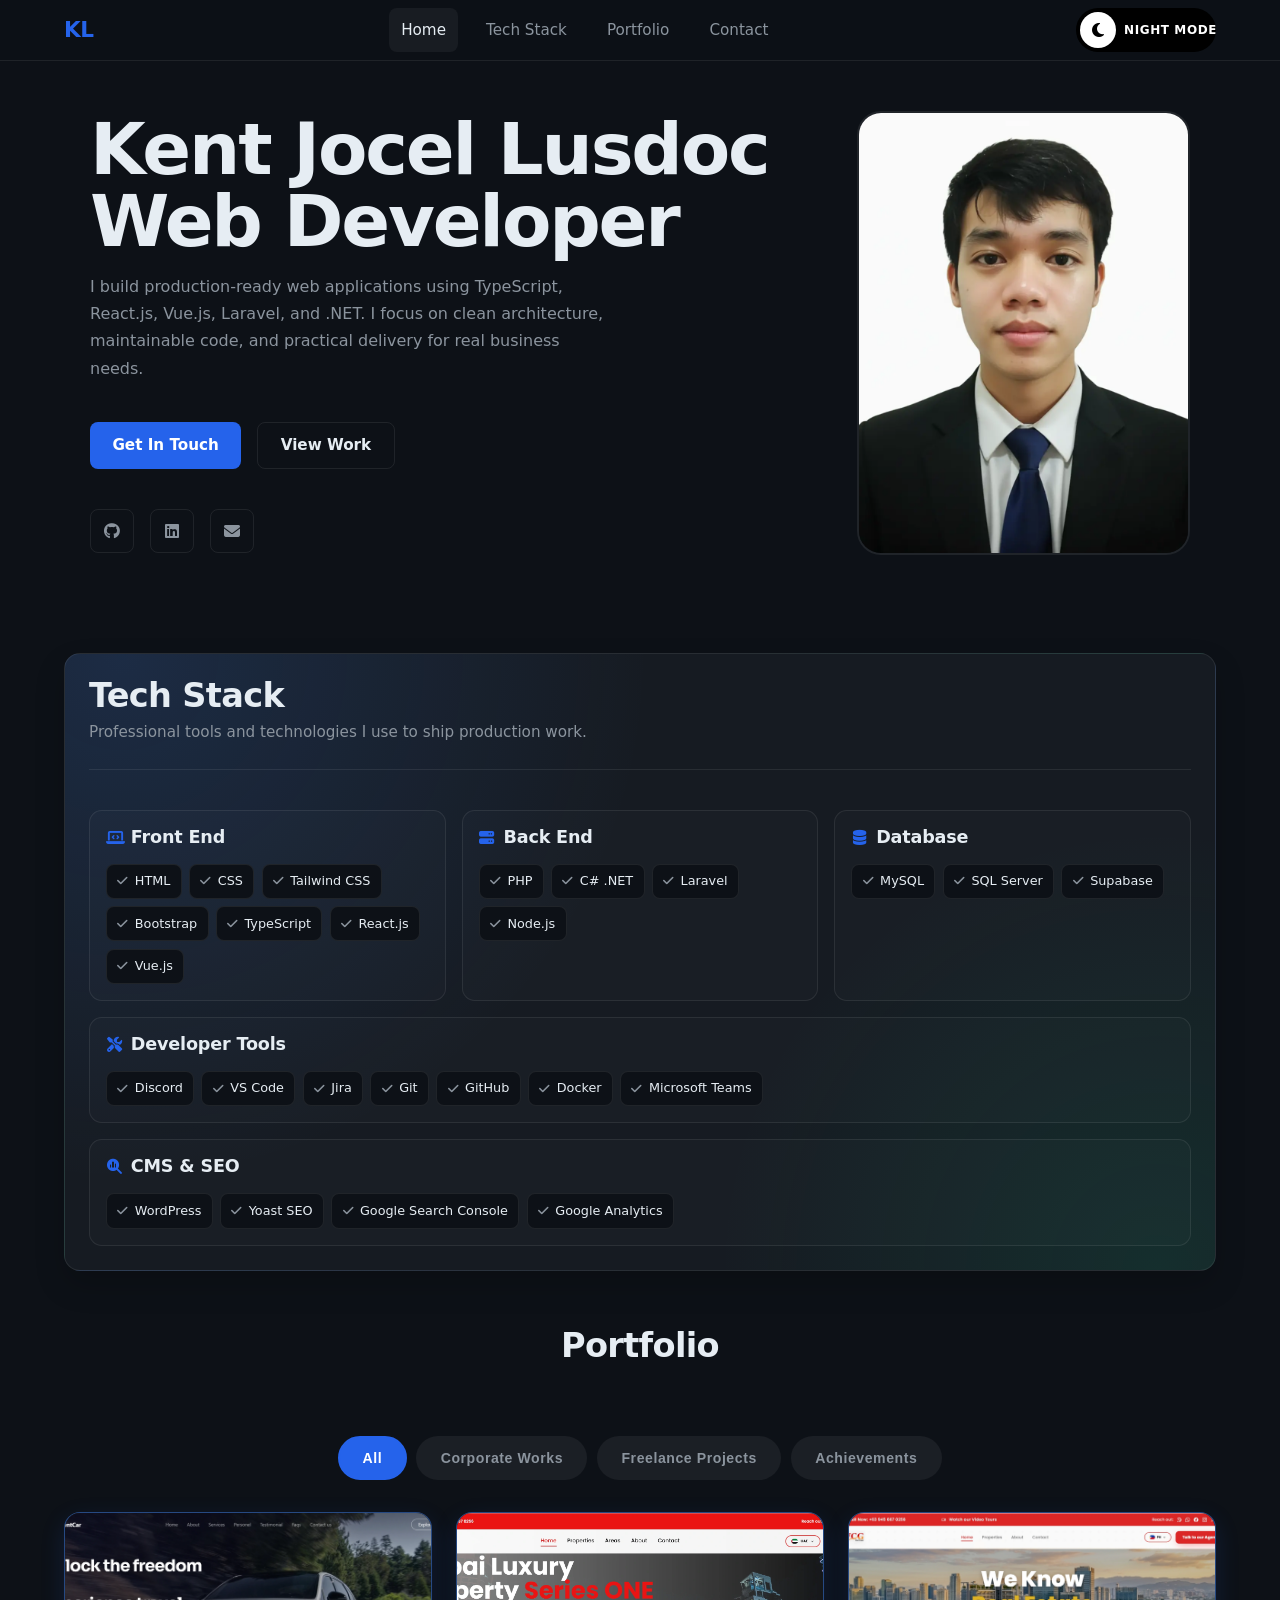
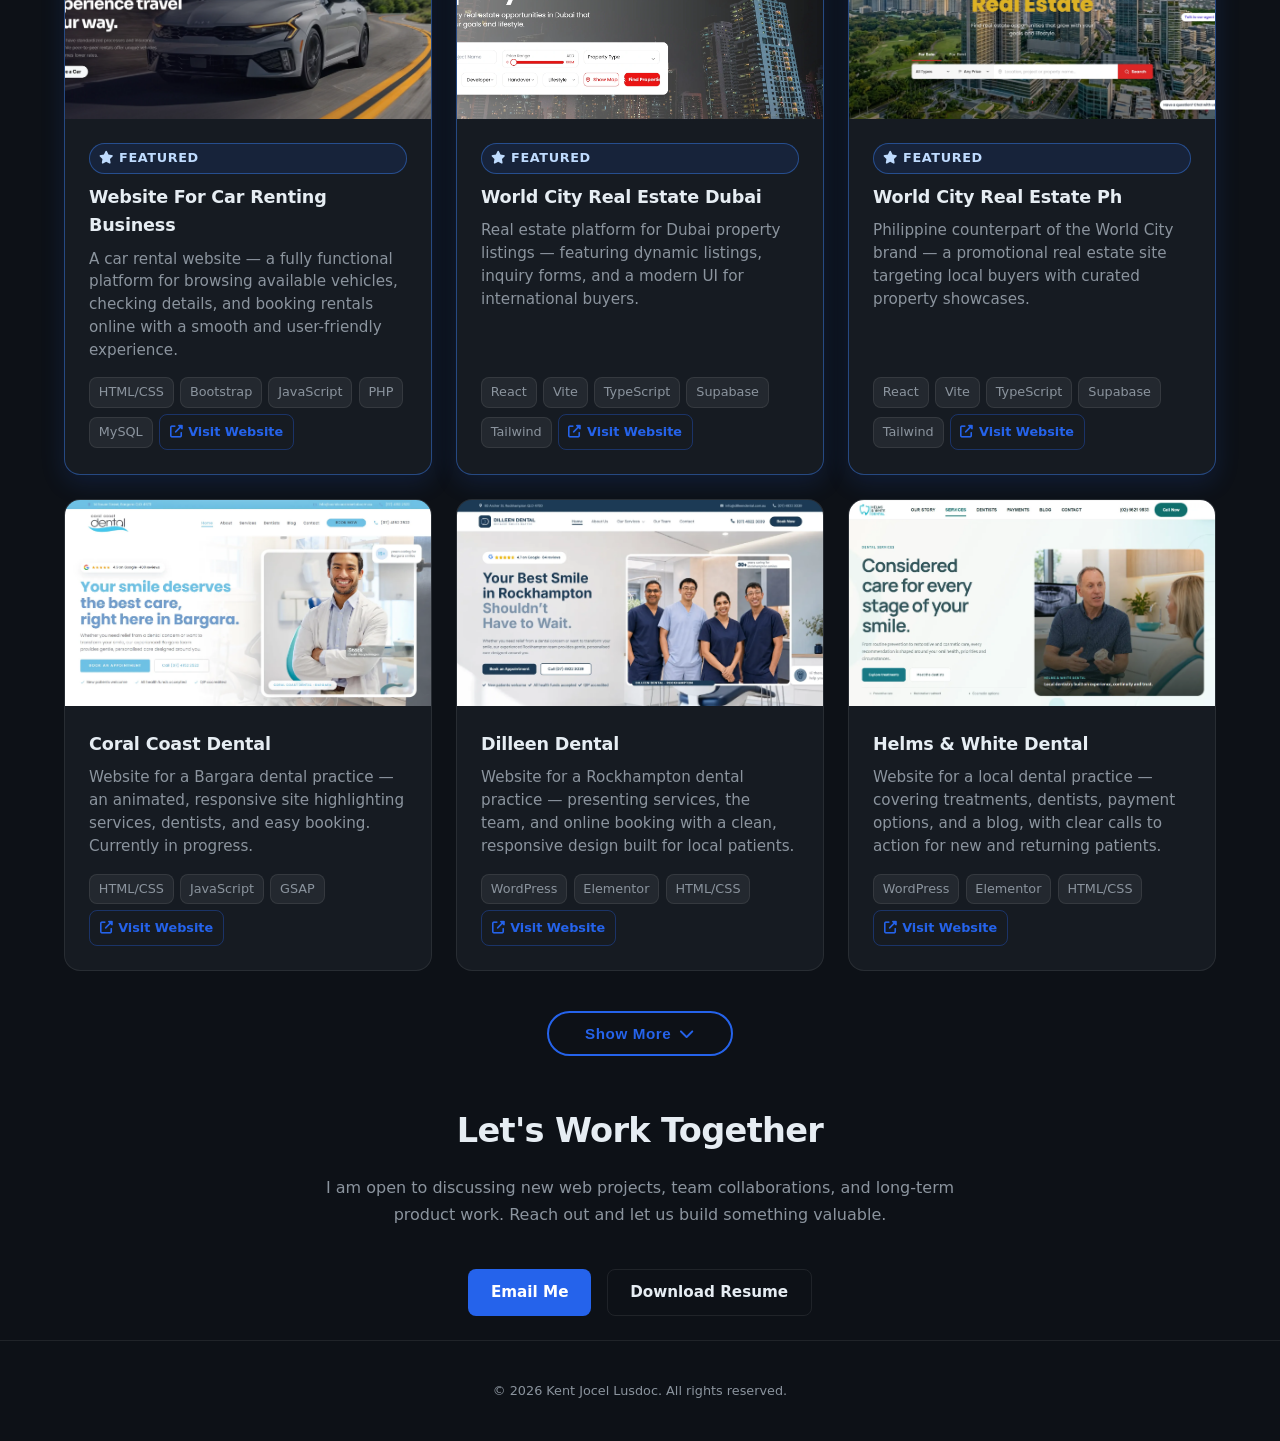
==== commit 9aeda663: "add all the dental website and solar website" ====
--- a/index.html
+++ b/index.html
@@ -9,11 +9,9 @@
     content="Kent Jocel Lusdoc is a web developer building production-ready web applications with React, Vue, TypeScript, Laravel, and .NET for real business needs.">
   <meta name="author" content="Kent Jocel Lusdoc">
   <meta name="robots" content="index, follow, max-image-preview:large">
-  <meta name="google-site-verification" content="REPLACE_WITH_GOOGLE_SEARCH_CONSOLE_TOKEN">
   <link rel="canonical" href="https://kentjocellusdoc.vercel.app/">
   <link rel="preload" as="image" href="Lusdoc_EnhanceImage.webp">
   <link rel="icon" type="image/png" sizes="512x512" href="favicon.png">
-  <link rel="icon" type="image/svg+xml" href="favicon.svg">
   <link rel="apple-touch-icon" sizes="512x512" href="favicon.png">
   <link rel="manifest" href="site.webmanifest">
   <meta name="theme-color" content="#0d1117">
@@ -1629,9 +1627,154 @@
         </div>
       </div>
 
-
-
-      <!-- World City Architect -->
+      <!-- Coral Coast Dental -->
+        <div class="project-card" data-category="personal">
+          <div class="project-image">
+            <img src="coralcoast.webp" alt="Coral Coast Dental" loading="lazy">
+            <div class="project-category">In Progress</div>
+          </div>
+          <div class="project-info">
+            <h3>Coral Coast Dental</h3>
+            <p>Website for a Bargara dental practice — an animated, responsive site highlighting services, dentists,
+              and easy booking. Currently in progress.</p>
+            <div class="project-tags">
+              <span class="project-tag">HTML/CSS</span>
+              <span class="project-tag">JavaScript</span>
+              <span class="project-tag">GSAP</span>
+              <a href="https://coral-coast-mu.vercel.app/" target="_blank" class="project-link">
+                <i class="fas fa-up-right-from-square"></i> Visit Website
+              </a>
+            </div>
+          </div>
+        </div>
+
+     
+
+      <!-- Dilleen Dental -->
+        <div class="project-card" data-category="personal">
+          <div class="project-image">
+            <img src="dilleen.webp" alt="Dilleen Dental" loading="lazy">
+            <div class="project-category">Web Site</div>
+          </div>
+          <div class="project-info">
+            <h3>Dilleen Dental</h3>
+            <p>Website for a Rockhampton dental practice — presenting services, the team, and online booking with a
+              clean, responsive design built for local patients.</p>
+            <div class="project-tags">
+              <span class="project-tag">WordPress</span>
+              <span class="project-tag">Elementor</span>
+              <span class="project-tag">HTML/CSS</span>
+              <a href="https://dilleendental.com.au/" target="_blank" class="project-link">
+                <i class="fas fa-up-right-from-square"></i> Visit Website
+              </a>
+            </div>
+          </div>
+        </div>
+
+        <!-- Helms & White Dental -->
+        <div class="project-card" data-category="personal">
+          <div class="project-image">
+            <img src="helmsandwhite.webp" alt="Helms &amp; White Dental" loading="lazy">
+            <div class="project-category">Web Site</div>
+          </div>
+          <div class="project-info">
+            <h3>Helms &amp; White Dental</h3>
+            <p>Website for a local dental practice — covering treatments, dentists, payment options, and a blog, with
+              clear calls to action for new and returning patients.</p>
+            <div class="project-tags">
+              <span class="project-tag">WordPress</span>
+              <span class="project-tag">Elementor</span>
+              <span class="project-tag">HTML/CSS</span>
+              <a href="https://helmsandwhite.com.au/" target="_blank" class="project-link">
+                <i class="fas fa-up-right-from-square"></i> Visit Website
+              </a>
+            </div>
+          </div>
+        </div>
+
+     
+
+      <!-- Show More Button -->
+      <div class="show-more-wrapper" id="showMoreWrapper">
+        <button class="btn-show-more" id="showMoreBtn" onclick="toggleMoreProjects()">
+          <span>Show More</span>
+          <i class="fas fa-chevron-down"></i>
+        </button>
+      </div>
+
+      <!-- Hidden projects -->
+      <div id="more-projects" class="hidden">
+
+        
+
+        <!-- Acclaim Dental -->
+        <div class="project-card" data-category="personal">
+          <div class="project-image">
+            <img src="acclaim.webp" alt="Acclaim Dental" loading="lazy">
+            <div class="project-category">Web Site</div>
+          </div>
+          <div class="project-info">
+            <h3>Acclaim Dental Redesign</h3>
+            <p>A redesign of a family dental clinic website — a modern layout with services, dentists, opening hours,
+              and appointment booking front and centre.</p>
+            <div class="project-tags">
+              <span class="project-tag">HTML/CSS</span>
+              <span class="project-tag">JavaScript</span>
+              <a href="https://acclaim-redesign.vercel.app/" target="_blank" class="project-link">
+                <i class="fas fa-up-right-from-square"></i> Visit Website
+              </a>
+            </div>
+          </div>
+        </div>
+
+         <!-- MICHIGAN WEBSITE  -->
+      <div class="project-card highlighted-project" data-category="personal">
+        <div class="project-image">
+          <img src="MICHIGAN.webp" alt="MICHIGAN WEBSITE" loading="lazy">
+          <div class="project-category">Highlighted</div>
+        </div>
+        <div class="project-info">
+          <span class="highlight-pill"><i class="fas fa-star"></i> Featured</span>
+          <h3>MICHIGAN WEBSITE</h3>
+          <p>Michigan home energy upgrade service connecting low-income families with state and utility
+            rebate programs — built to make insulation, furnace, and water heater fixes affordable.</p>
+          <div class="project-tags">
+            <span class="project-tag">React</span>
+            <span class="project-tag">Vite</span>
+            <span class="project-tag">TypeScript</span>
+            <span class="project-tag">Supabase</span>
+            <span class="project-tag">Tailwind</span>
+            <a href="https://painting-website-liart.vercel.app/" target="_blank" class="project-link">
+              <i class="fas fa-up-right-from-square"></i> Visit Website
+            </a>
+          </div>
+        </div>
+      </div>
+
+      <!-- Wedding Website -->
+      <div class="project-card highlighted-project" data-category="personal">
+        <div class="project-image">
+          <img src="wedding-website.webp" alt="Website For Couple Wedding" loading="lazy">
+          <div class="project-category">Highlighted</div>
+        </div>
+        <div class="project-info">
+          <span class="highlight-pill"><i class="fas fa-star"></i> Featured</span>
+          <h3>Website For Couple Wedding</h3>
+          <p>An animated wedding invitation website — a personalized digital experience for guests with event details,
+            RSVP, and a romantic visual theme.</p>
+          <div class="project-tags">
+            <span class="project-tag">HTML/CSS</span>
+            <span class="project-tag">JavaScript</span>
+            <span class="project-tag">PHP</span>
+            <span class="project-tag">MySQL</span>
+            <a href="https://marbs-and-donnas-wedding-invitation.vercel.app/" target="_blank" class="project-link">
+              <i class="fas fa-up-right-from-square"></i> Visit Website
+            </a>
+          </div>
+        </div>
+      </div>
+
+         <!-- World City Architect -->
       <div class="project-card highlighted-project" data-category="client">
         <div class="project-image">
           <img src="wcg-architect.webp" alt="World City Architect" loading="lazy">
@@ -1655,63 +1798,26 @@
         </div>
       </div>
 
-      <!-- MICHIGAN WEBSITE  -->
-      <div class="project-card highlighted-project" data-category="personal">
-        <div class="project-image">
-          <img src="MICHIGAN.webp" alt="MICHIGAN WEBSITE" loading="lazy">
-          <div class="project-category">Highlighted</div>
-        </div>
-        <div class="project-info">
-          <span class="highlight-pill"><i class="fas fa-star"></i> Featured</span>
-          <h3>MICHIGAN WEBSITE</h3>
-          <p>Michigan home energy upgrade service connecting low-income families with state and utility
-            rebate programs — built to make insulation, furnace, and water heater fixes affordable.</p>
-          <div class="project-tags">
-            <span class="project-tag">React</span>
-            <span class="project-tag">Vite</span>
-            <span class="project-tag">TypeScript</span>
-            <span class="project-tag">Supabase</span>
-            <span class="project-tag">Tailwind</span>
-            <a href="https://painting-website-liart.vercel.app/" target="_blank" class="project-link">
-              <i class="fas fa-up-right-from-square"></i> Visit Website
-            </a>
-          </div>
-        </div>
-      </div>
-
-      <!-- Wedding Website -->
-      <div class="project-card highlighted-project" data-category="personal">
-        <div class="project-image">
-          <img src="wedding-website.webp" alt="Website For Couple Wedding" loading="lazy">
-          <div class="project-category">Highlighted</div>
-        </div>
-        <div class="project-info">
-          <span class="highlight-pill"><i class="fas fa-star"></i> Featured</span>
-          <h3>Website For Couple Wedding</h3>
-          <p>An animated wedding invitation website — a personalized digital experience for guests with event details,
-            RSVP, and a romantic visual theme.</p>
-          <div class="project-tags">
-            <span class="project-tag">HTML/CSS</span>
-            <span class="project-tag">JavaScript</span>
-            <span class="project-tag">PHP</span>
-            <span class="project-tag">MySQL</span>
-            <a href="https://marbs-and-donnas-wedding-invitation.vercel.app/" target="_blank" class="project-link">
-              <i class="fas fa-up-right-from-square"></i> Visit Website
-            </a>
-          </div>
-        </div>
-      </div>
-
-      <!-- Show More Button -->
-      <div class="show-more-wrapper" id="showMoreWrapper">
-        <button class="btn-show-more" id="showMoreBtn" onclick="toggleMoreProjects()">
-          <span>Show More</span>
-          <i class="fas fa-chevron-down"></i>
-        </button>
-      </div>
-
-      <!-- Hidden projects -->
-      <div id="more-projects" class="hidden">
+        <!-- Milyan Solar Power -->
+        <div class="project-card" data-category="personal">
+          <div class="project-image">
+            <img src="milyan.webp" alt="Milyan Solar Power" loading="lazy">
+            <div class="project-category">In Progress</div>
+          </div>
+          <div class="project-info">
+            <h3>Milyan Solar Power</h3>
+            <p>Website for a Philippine solar retailer — showcasing solar packages, products, and quote requests for
+              homeowners looking to cut electricity bills. Currently in progress.</p>
+            <div class="project-tags">
+              <span class="project-tag">Astro</span>
+              <span class="project-tag">Tailwind</span>
+              <span class="project-tag">JavaScript</span>
+              <a href="https://milyan-website.vercel.app/" target="_blank" class="project-link">
+                <i class="fas fa-up-right-from-square"></i> Visit Website
+              </a>
+            </div>
+          </div>
+        </div>
 
         <!-- Solar Power Energy Corporation -->
         <div class="project-card" data-category="client">
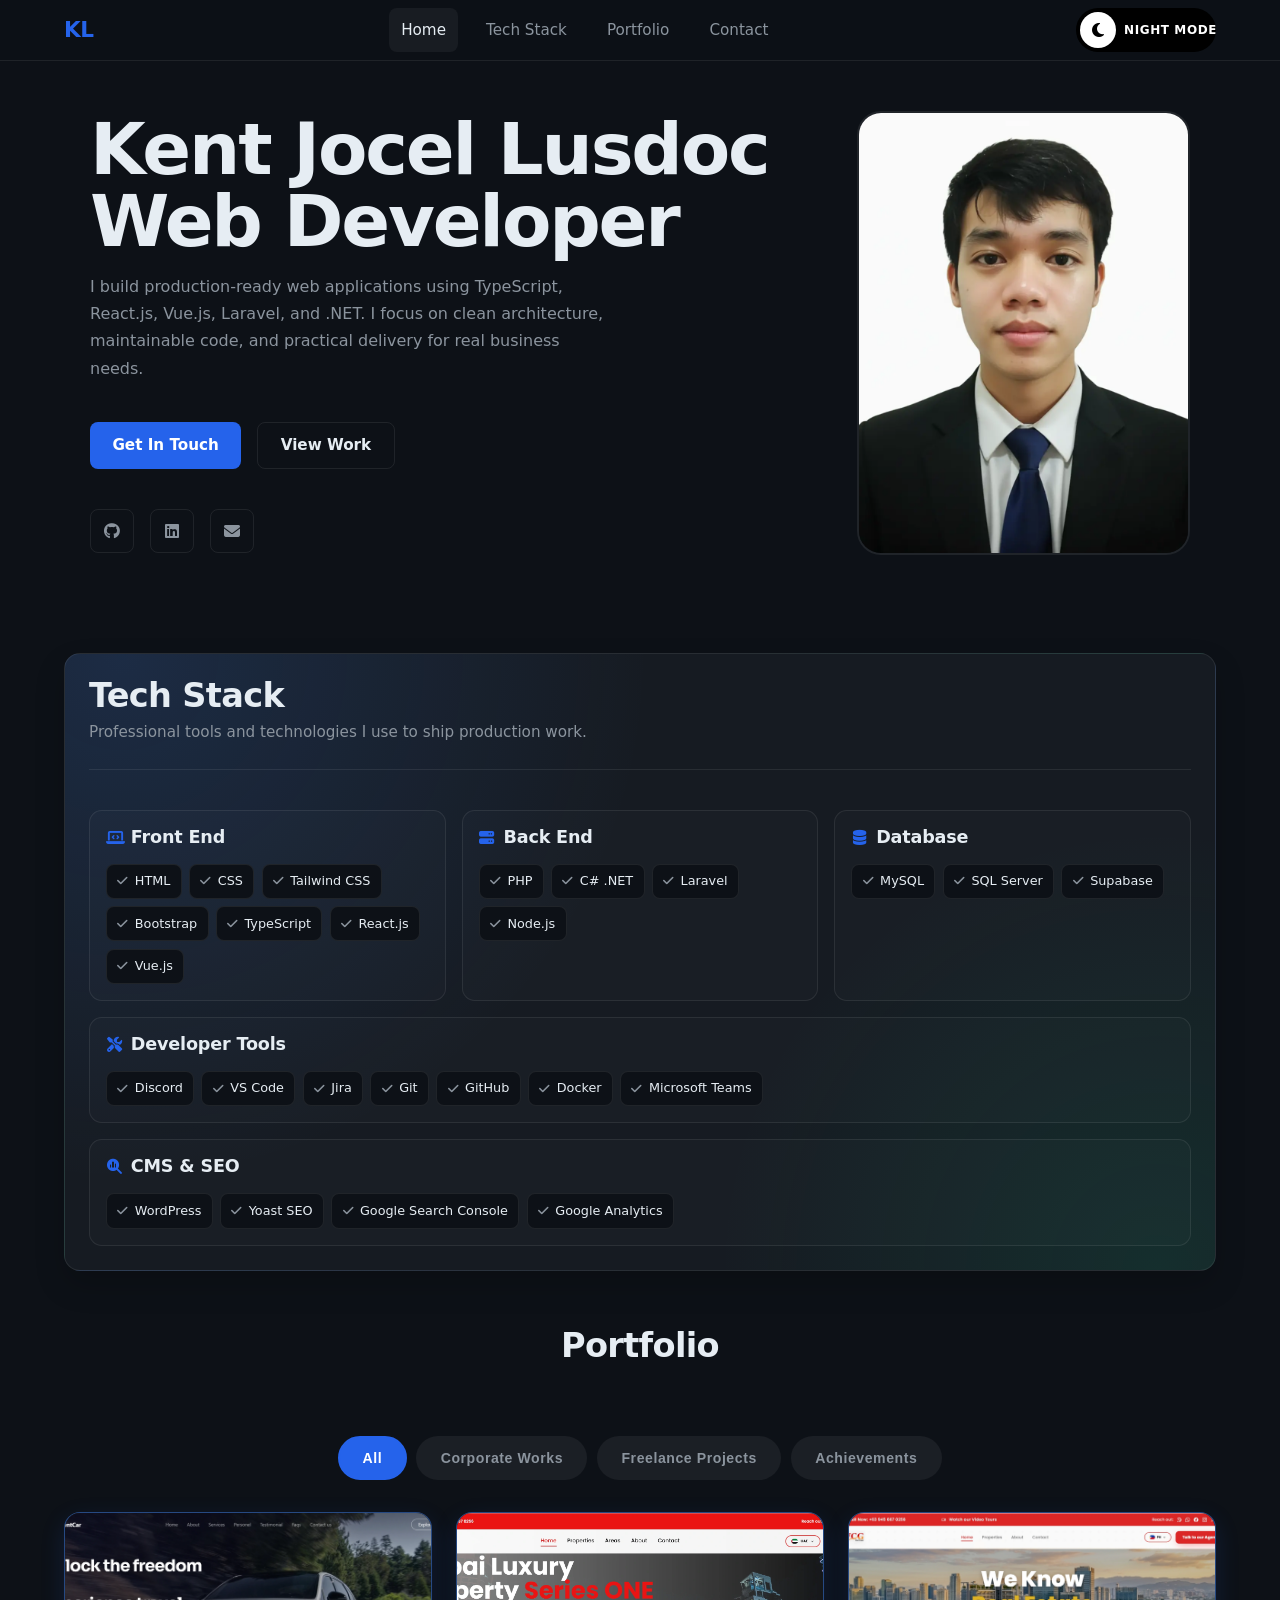
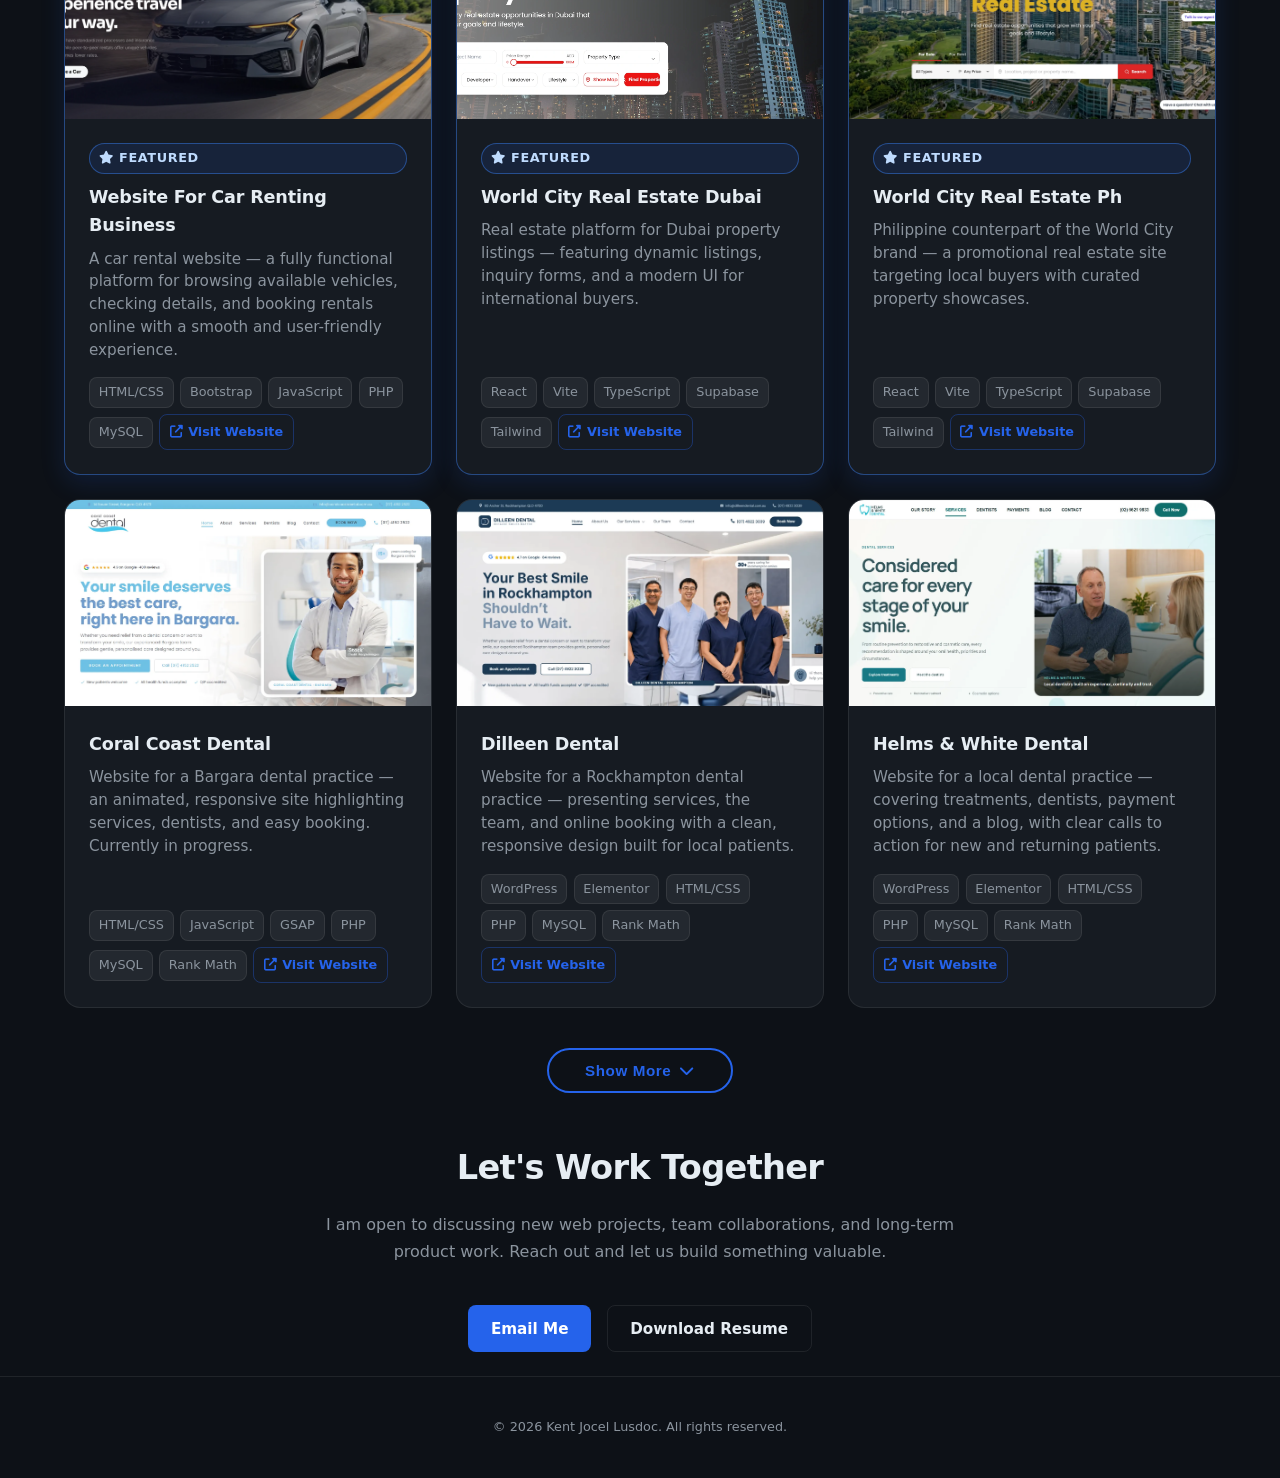
==== commit 9b6e9470: "correct the techstack on all projects" ====
--- a/index.html
+++ b/index.html
@@ -1641,6 +1641,9 @@
               <span class="project-tag">HTML/CSS</span>
               <span class="project-tag">JavaScript</span>
               <span class="project-tag">GSAP</span>
+              <span class="project-tag">PHP</span>
+              <span class="project-tag">MySQL</span>
+              <span class="project-tag">Rank Math</span>
               <a href="https://coral-coast-mu.vercel.app/" target="_blank" class="project-link">
                 <i class="fas fa-up-right-from-square"></i> Visit Website
               </a>
@@ -1664,6 +1667,9 @@
               <span class="project-tag">WordPress</span>
               <span class="project-tag">Elementor</span>
               <span class="project-tag">HTML/CSS</span>
+              <span class="project-tag">PHP</span>
+              <span class="project-tag">MySQL</span>
+              <span class="project-tag">Rank Math</span>
               <a href="https://dilleendental.com.au/" target="_blank" class="project-link">
                 <i class="fas fa-up-right-from-square"></i> Visit Website
               </a>
@@ -1685,6 +1691,9 @@
               <span class="project-tag">WordPress</span>
               <span class="project-tag">Elementor</span>
               <span class="project-tag">HTML/CSS</span>
+              <span class="project-tag">PHP</span>
+              <span class="project-tag">MySQL</span>
+              <span class="project-tag">Rank Math</span>
               <a href="https://helmsandwhite.com.au/" target="_blank" class="project-link">
                 <i class="fas fa-up-right-from-square"></i> Visit Website
               </a>
@@ -1720,6 +1729,11 @@
             <div class="project-tags">
               <span class="project-tag">HTML/CSS</span>
               <span class="project-tag">JavaScript</span>
+              <span class="project-tag">WordPress</span>
+              <span class="project-tag">Elementor</span>
+              <span class="project-tag">PHP</span>
+              <span class="project-tag">MySQL</span>
+              <span class="project-tag">Rank Math</span>
               <a href="https://acclaim-redesign.vercel.app/" target="_blank" class="project-link">
                 <i class="fas fa-up-right-from-square"></i> Visit Website
               </a>
@@ -1812,6 +1826,8 @@
               <span class="project-tag">Astro</span>
               <span class="project-tag">Tailwind</span>
               <span class="project-tag">JavaScript</span>
+              <span class="project-tag">Laravel</span>
+              <span class="project-tag">MySQL</span>
               <a href="https://milyan-website.vercel.app/" target="_blank" class="project-link">
                 <i class="fas fa-up-right-from-square"></i> Visit Website
               </a>
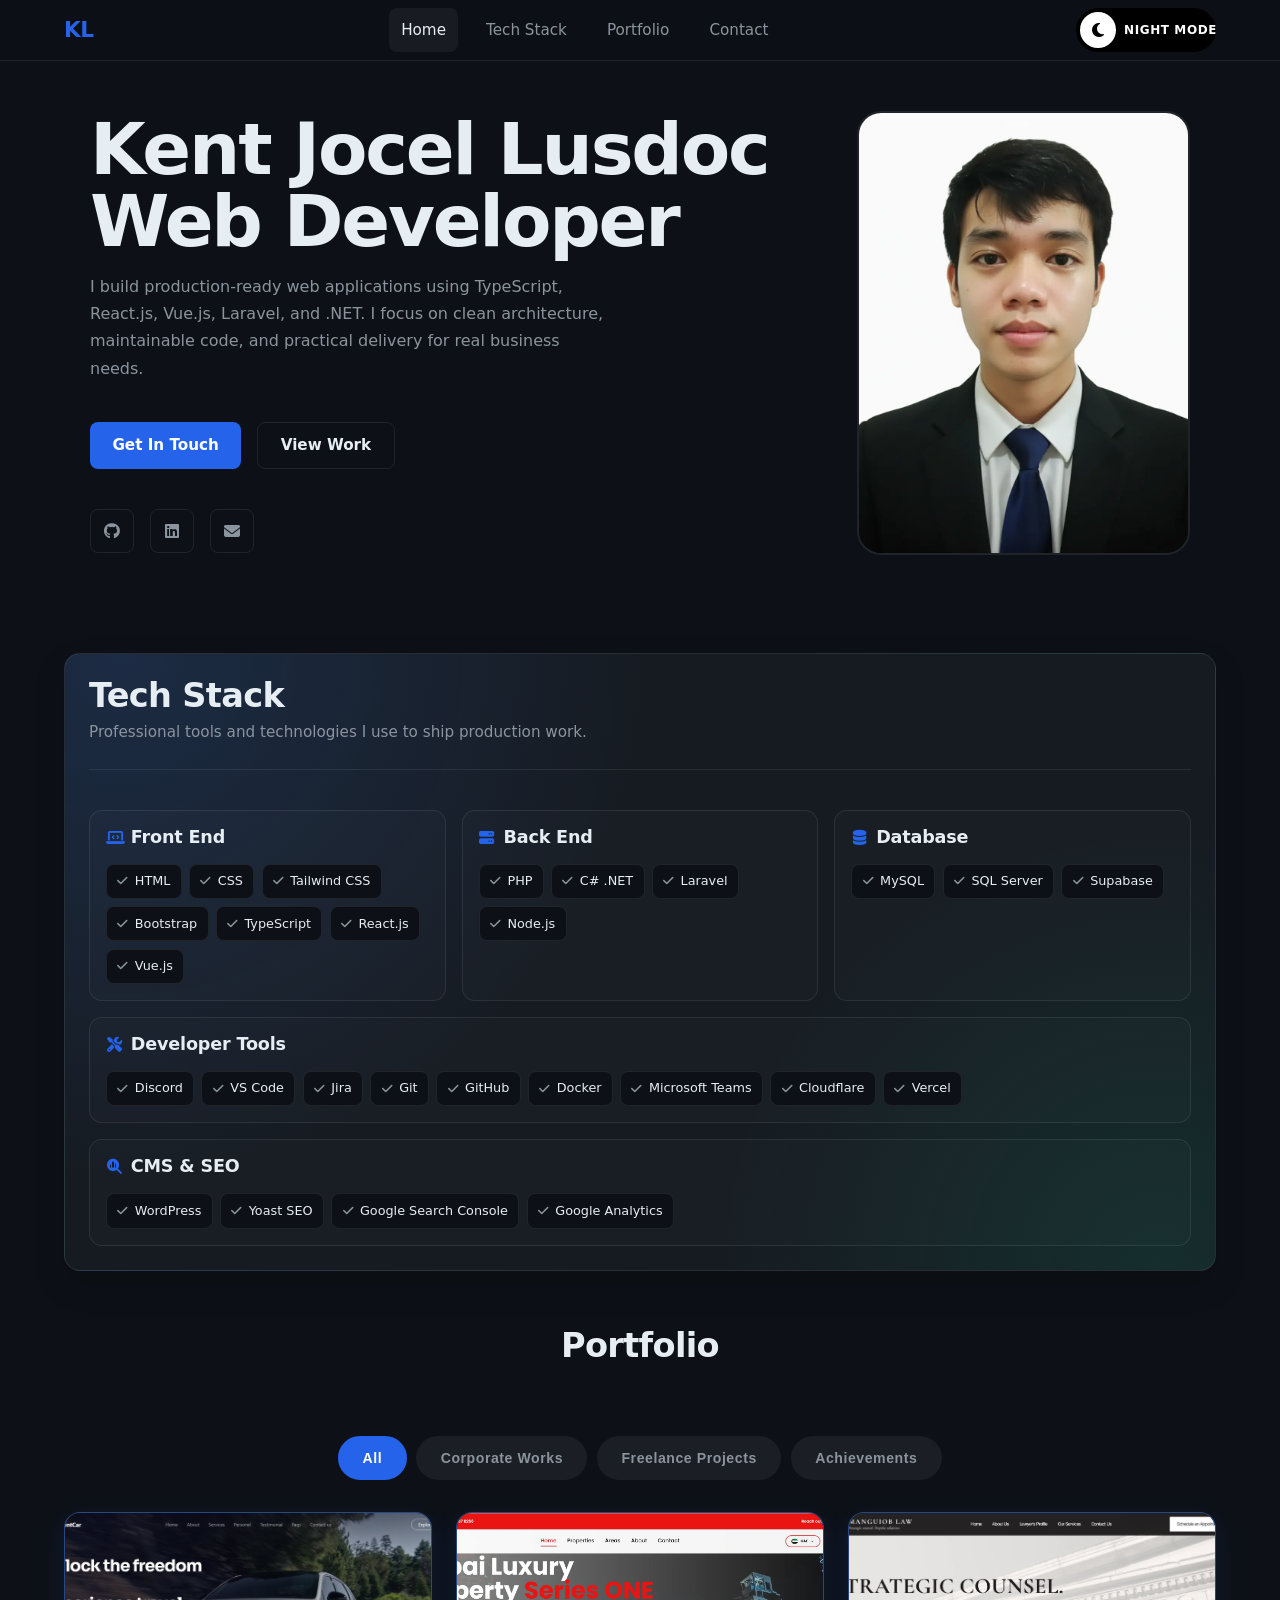
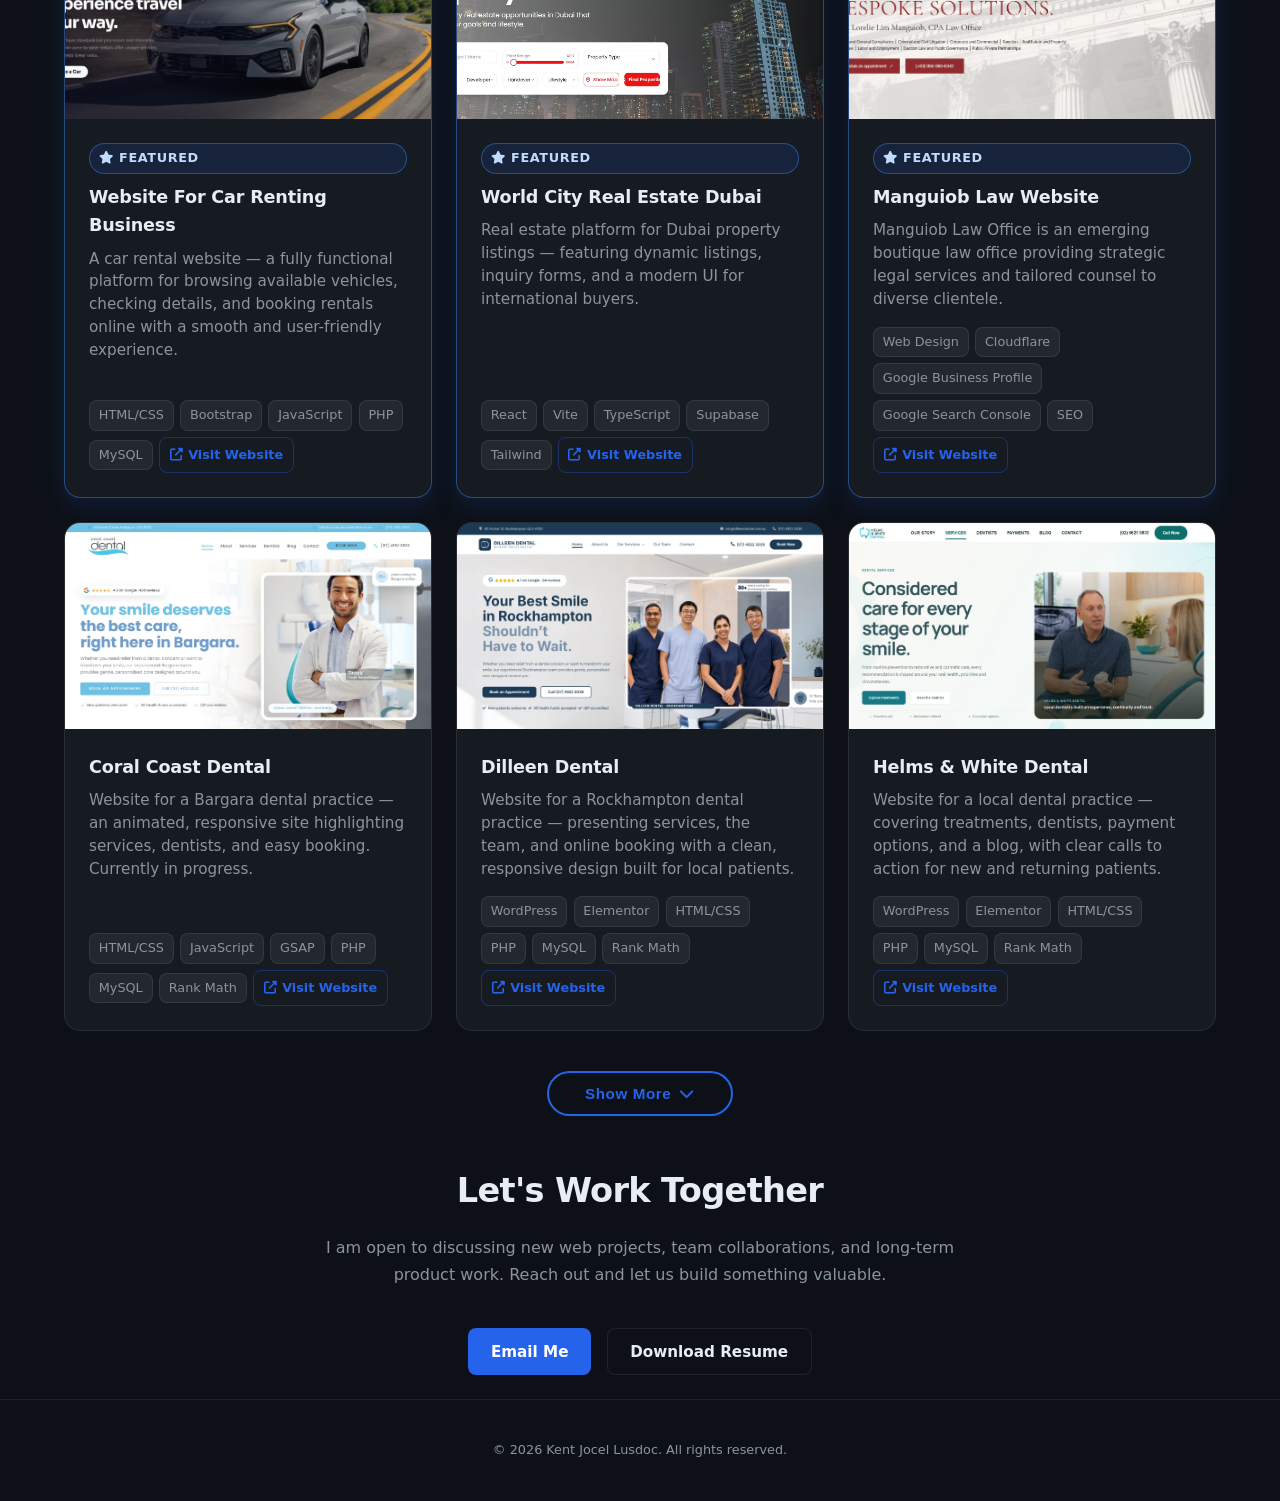
==== commit 6fc497ff: "add law office website" ====
--- a/index.html
+++ b/index.html
@@ -1518,6 +1518,8 @@
               <span class="stack-chip"><i class="fas fa-check"></i> GitHub</span>
               <span class="stack-chip"><i class="fas fa-check"></i> Docker</span>
               <span class="stack-chip"><i class="fas fa-check"></i> Microsoft Teams</span>
+              <span class="stack-chip"><i class="fas fa-check"></i> Cloudflare</span>
+              <span class="stack-chip"><i class="fas fa-check"></i> Vercel</span>
             </div>
           </div>
 
@@ -1603,24 +1605,24 @@
         </div>
       </div>
 
-      <!-- World City Real Estate Ph -->
-      <div class="project-card highlighted-project" data-category="client">
+      <!-- Manguiob Law Website -->
+      <div class="project-card highlighted-project" data-category="personal">
         <div class="project-image">
-          <img src="wcg-ph.webp" alt="World City Real Estate Ph" loading="lazy">
+          <img src="manguiob-thumbnail.webp" alt="Manguiob Law Website" loading="lazy">
           <div class="project-category">Highlighted</div>
         </div>
         <div class="project-info">
           <span class="highlight-pill"><i class="fas fa-star"></i> Featured</span>
-          <h3>World City Real Estate Ph</h3>
-          <p>Philippine counterpart of the World City brand — a promotional real estate site targeting local buyers with
-            curated property showcases.</p>
+          <h3>Manguiob Law Website</h3>
+          <p>Manguiob Law Office is an emerging boutique law office providing strategic legal services and tailored
+            counsel to diverse clientele.</p>
           <div class="project-tags">
-            <span class="project-tag">React</span>
-            <span class="project-tag">Vite</span>
-            <span class="project-tag">TypeScript</span>
-            <span class="project-tag">Supabase</span>
-            <span class="project-tag">Tailwind</span>
-            <a href="http://worldcityrealestate.ph/" target="_blank" class="project-link">
+            <span class="project-tag">Web Design</span>
+            <span class="project-tag">Cloudflare</span>
+            <span class="project-tag">Google Business Profile</span>
+            <span class="project-tag">Google Search Console</span>
+            <span class="project-tag">SEO</span>
+            <a href="https://manguioblaw.com/" target="_blank" class="project-link">
               <i class="fas fa-up-right-from-square"></i> Visit Website
             </a>
           </div>
@@ -1735,6 +1737,30 @@
               <span class="project-tag">MySQL</span>
               <span class="project-tag">Rank Math</span>
               <a href="https://acclaim-redesign.vercel.app/" target="_blank" class="project-link">
+                <i class="fas fa-up-right-from-square"></i> Visit Website
+              </a>
+            </div>
+          </div>
+        </div>
+
+        <!-- World City Real Estate Ph -->
+        <div class="project-card highlighted-project" data-category="client">
+          <div class="project-image">
+            <img src="wcg-ph.webp" alt="World City Real Estate Ph" loading="lazy">
+            <div class="project-category">Highlighted</div>
+          </div>
+          <div class="project-info">
+            <span class="highlight-pill"><i class="fas fa-star"></i> Featured</span>
+            <h3>World City Real Estate Ph</h3>
+            <p>Philippine counterpart of the World City brand — a promotional real estate site targeting local buyers with
+              curated property showcases.</p>
+            <div class="project-tags">
+              <span class="project-tag">React</span>
+              <span class="project-tag">Vite</span>
+              <span class="project-tag">TypeScript</span>
+              <span class="project-tag">Supabase</span>
+              <span class="project-tag">Tailwind</span>
+              <a href="http://worldcityrealestate.ph/" target="_blank" class="project-link">
                 <i class="fas fa-up-right-from-square"></i> Visit Website
               </a>
             </div>
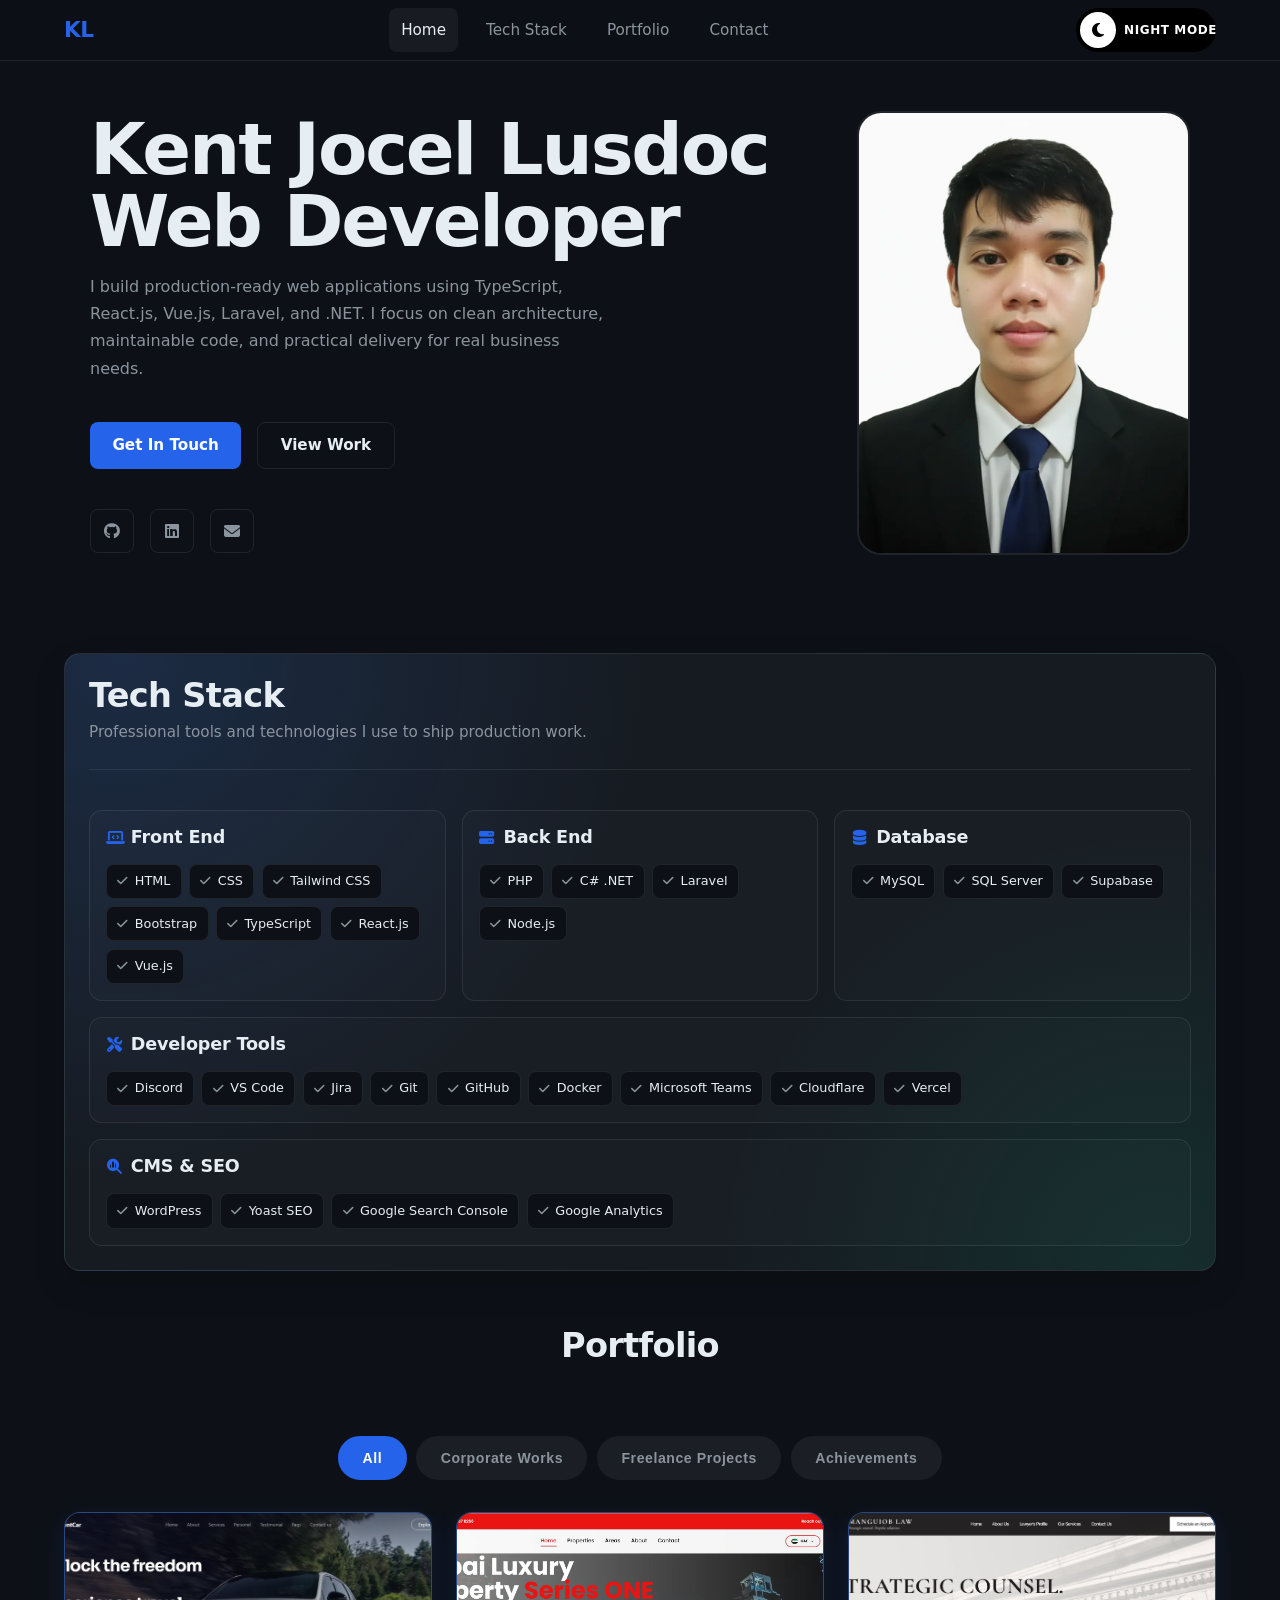
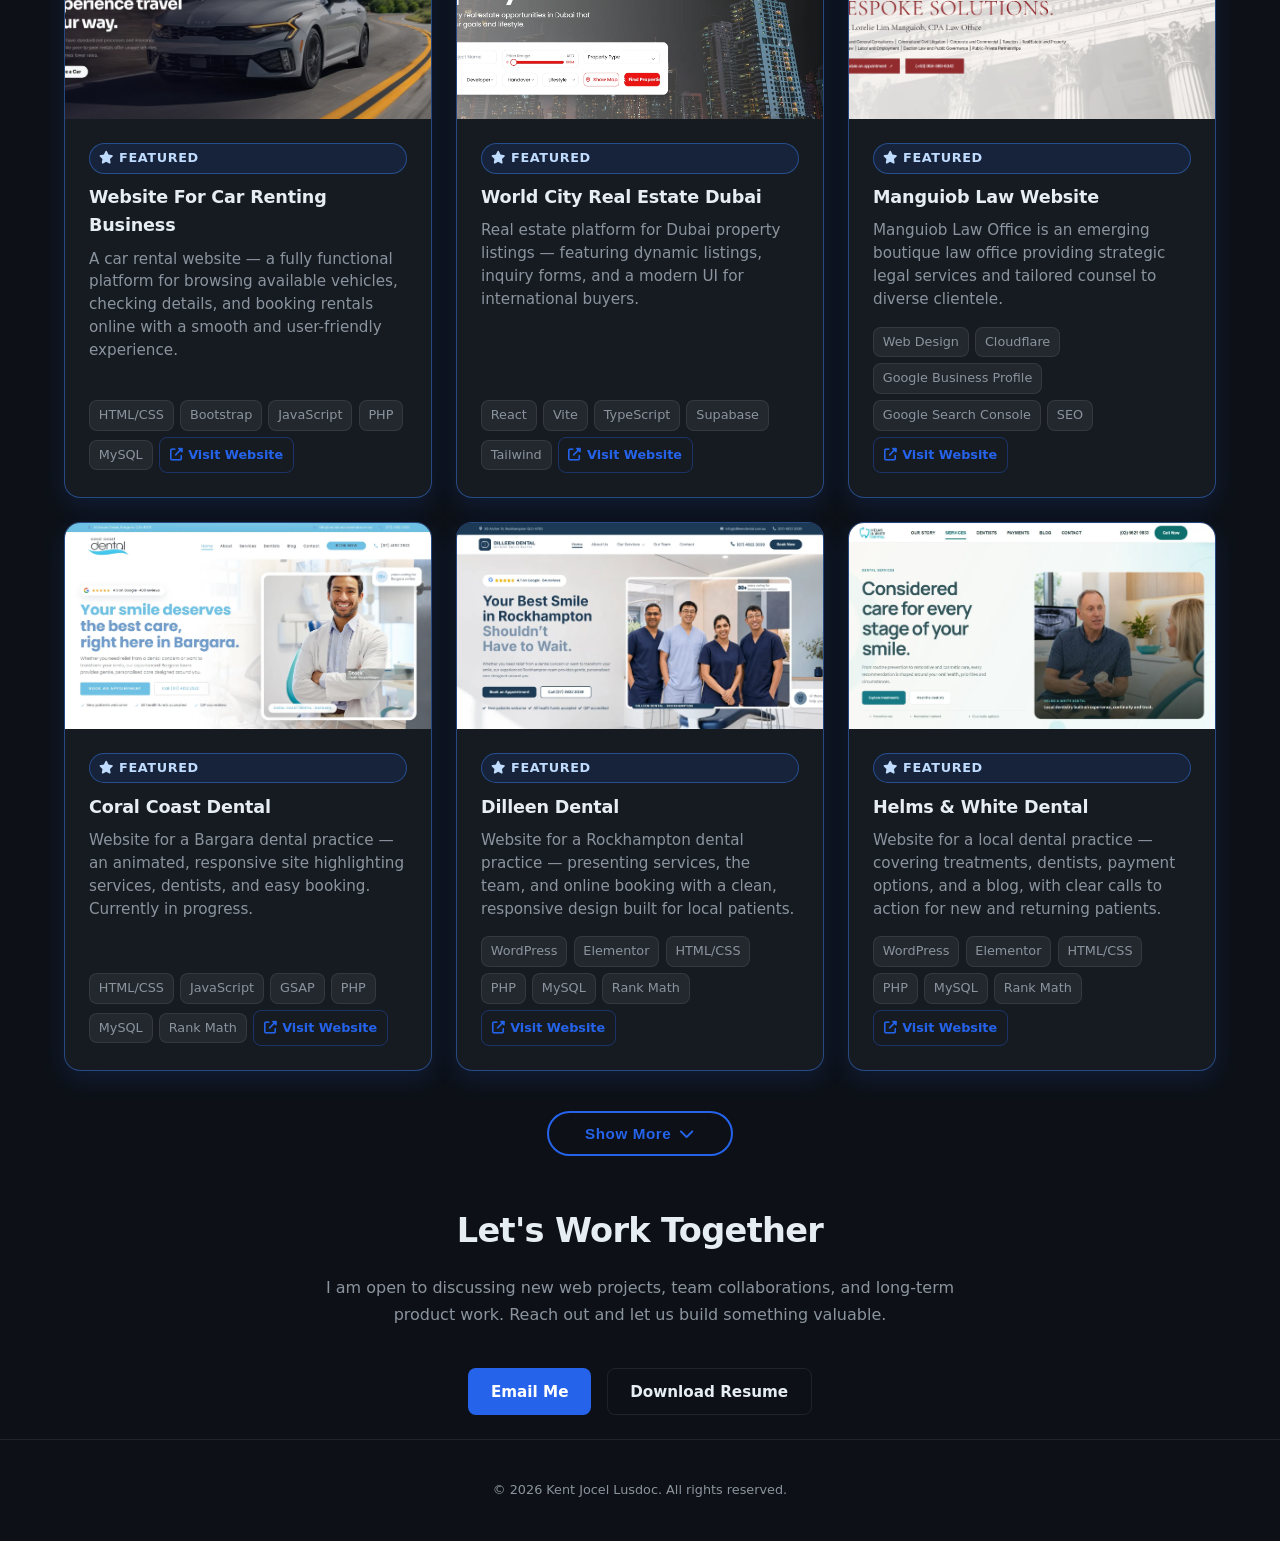
==== commit d615a229: "fix the featured bug" ====
--- a/index.html
+++ b/index.html
@@ -1,2390 +1,2388 @@
-<!DOCTYPE html>
-<html lang="en">
-
-<head>
-  <meta charset="UTF-8">
-  <!-- SEO: Core document metadata and canonical brand URL. Update the domain if your deployment URL changes. -->
-  <meta name="viewport" content="width=device-width, initial-scale=1.0">
-  <meta name="description"
-    content="Kent Jocel Lusdoc is a web developer building production-ready web applications with React, Vue, TypeScript, Laravel, and .NET for real business needs.">
-  <meta name="author" content="Kent Jocel Lusdoc">
-  <meta name="robots" content="index, follow, max-image-preview:large">
-  <link rel="canonical" href="https://kentjocellusdoc.vercel.app/">
-  <link rel="preload" as="image" href="Lusdoc_EnhanceImage.webp">
-  <link rel="icon" type="image/png" sizes="512x512" href="favicon.png">
-  <link rel="apple-touch-icon" sizes="512x512" href="favicon.png">
-  <link rel="manifest" href="site.webmanifest">
-  <meta name="theme-color" content="#0d1117">
-  <!-- SEO: Open Graph metadata controls previews when the homepage is shared. -->
-  <meta property="og:title" content="Kent Jocel Lusdoc | Web Developer">
-  <meta property="og:description"
-    content="Portfolio of Kent Jocel Lusdoc, a web developer building production-ready web applications with modern technologies.">
-  <meta property="og:image" content="https://kentjocellusdoc.vercel.app/og-image.png">
-  <meta property="og:image:width" content="1200">
-  <meta property="og:image:height" content="630">
-  <meta property="og:image:alt" content="Kent Jocel Lusdoc - Web Developer">
-  <meta property="og:url" content="https://kentjocellusdoc.vercel.app/">
-  <meta property="og:type" content="website">
-  <meta property="og:site_name" content="Kent Jocel Lusdoc">
-  <!-- SEO: Twitter/X uses the large image card for richer sharing previews. -->
-  <meta name="twitter:card" content="summary_large_image">
-  <meta name="twitter:title" content="Kent Jocel Lusdoc | Web Developer">
-  <meta name="twitter:description"
-    content="Portfolio of Kent Jocel Lusdoc, a web developer building production-ready web applications.">
-  <meta name="twitter:image" content="https://kentjocellusdoc.vercel.app/og-image.png">
-  <meta name="twitter:image:alt" content="Kent Jocel Lusdoc - Web Developer">
-  <!-- SEO: JSON-LD identifies the personal brand and the homepage entity to search engines. -->
-  <script type="application/ld+json">
-    {
-      "@context": "https://schema.org",
-      "@graph": [
-        {
-          "@type": "Person",
-          "@id": "https://kentjocellusdoc.vercel.app/#person",
-          "name": "Kent Jocel Lusdoc",
-          "jobTitle": "Web Developer",
-          "url": "https://kentjocellusdoc.vercel.app/",
-          "image": "https://kentjocellusdoc.vercel.app/Lusdoc_EnhanceImage.webp",
-          "description": "Web developer building production-ready web applications with TypeScript, React.js, Vue.js, Laravel, and .NET.",
-          "address": {
-            "@type": "PostalAddress",
-            "addressCountry": "PH"
-          },
-          "sameAs": [
-            "https://github.com/kikenTheGreat",
-            "https://www.linkedin.com/in/kent-jocel-lusdoc-b43a72363/"
-          ],
-          "knowsAbout": ["Web development", "TypeScript", "React.js", "Vue.js", "Laravel", ".NET"]
-        },
-        {
-          "@type": "WebSite",
-          "@id": "https://kentjocellusdoc.vercel.app/#website",
-          "url": "https://kentjocellusdoc.vercel.app/",
-          "name": "Kent Jocel Lusdoc | Web Developer",
-          "description": "The professional portfolio of Kent Jocel Lusdoc.",
-          "publisher": { "@id": "https://kentjocellusdoc.vercel.app/#person" },
-          "inLanguage": "en"
-        }
-      ]
-    }
-  </script>
-  <title>Kent Jocel Lusdoc | Web Developer &amp; Software Engineer</title>
-  <link rel="stylesheet" href="https://cdnjs.cloudflare.com/ajax/libs/font-awesome/6.4.0/css/all.min.css">
-  <link rel="stylesheet" href="https://cdn.jsdelivr.net/npm/swiper@11/swiper-bundle.min.css" />
-
-  <style>
-    /* ============================================
-       DESIGN TOKENS & CSS VARIABLES
-    ============================================ */
-    :root {
-      --bg-dark: #0d1117;
-      --bg-card: #161b22;
-      --border: rgba(255, 255, 255, 0.08);
-      --text-primary: #e6edf3;
-      --text-secondary: #8b949e;
-      --accent: #2563eb;
-      --accent-hover: #1d4ed8;
-      --accent-green: #10b981;
-      --radius-sm: 0.5rem;
-      --radius-md: 0.8rem;
-      --radius-lg: 1rem;
-      --radius-xl: 1.5rem;
-      /* [FIX 8] Responsive spacing tokens */
-      --space-xs: clamp(0.5rem, 1.5vw, 0.75rem);
-      --space-sm: clamp(0.75rem, 2vw, 1rem);
-      --space-md: clamp(1rem, 3vw, 1.5rem);
-      --space-lg: clamp(1.5rem, 4vw, 2.5rem);
-      --space-xl: clamp(2rem, 6vw, 4rem);
-      --space-2xl: clamp(3rem, 8vw, 6rem);
-      /* [FIX 3] Fluid typography scale */
-      --text-xs: clamp(0.7rem, 1.5vw, 0.8rem);
-      --text-sm: clamp(0.8rem, 1.8vw, 0.95rem);
-      --text-base: clamp(0.9rem, 2vw, 1rem);
-      --text-md: clamp(1rem, 2.2vw, 1.1rem);
-      --text-lg: clamp(1.1rem, 2.5vw, 1.35rem);
-      --text-xl: clamp(1.2rem, 3vw, 1.65rem);
-      --text-2xl: clamp(1.5rem, 4vw, 2.1rem);
-      --text-hero: clamp(2.2rem, 8vw, 4.5rem);
-    }
-
-    /* ============================================
-       LIGHT MODE — EDITORIAL AESTHETIC
-    ============================================ */
-
-    body.light-mode {
-      --bg-dark: #ffffff;
-      --bg-card: #ffffff;
-      --border: rgba(0, 0, 0, 0.10);
-      --text-primary: #141210;
-      --text-secondary: #555555;
-      --accent: #1a1a1a;
-      --accent-hover: #333333;
-      --accent-green: #059669;
-    }
-
-    /* Navbar */
-    body.light-mode #navbar {
-      background-color: rgba(255, 255, 255, 0.93);
-      border-bottom: 1px solid rgba(0, 0, 0, 0.10);
-    }
-
-    /* Logo stays accent charcoal */
-    body.light-mode .logo {
-      color: var(--accent);
-    }
-
-    /* Nav links */
-    body.light-mode .nav-menu a:hover,
-    body.light-mode .nav-menu a.active {
-      background-color: rgba(0, 0, 0, 0.06);
-      color: var(--text-primary);
-    }
-
-    body.light-mode .mobile-menu {
-      background-color: rgba(255, 255, 255, 0.98);
-    }
-
-    body.light-mode .mobile-menu a:hover {
-      background-color: rgba(0, 0, 0, 0.05);
-      color: var(--text-primary);
-    }
-
-    /* Role label: charcoal, no blue */
-    body.light-mode .hero-content .role {
-      color: var(--text-secondary);
-      font-weight: 500;
-      letter-spacing: 0.08em;
-      text-transform: uppercase;
-      font-size: var(--text-sm);
-      border-left: 2px solid var(--accent);
-      padding-left: 0.65rem;
-    }
-
-    /* Section label */
-    body.light-mode .section-label {
-      color: var(--text-secondary);
-      border-bottom: 1px solid var(--border);
-      display: inline-block;
-      padding-bottom: 0.2rem;
-    }
-
-    /* Tech stack card — linen-style, no color gradients */
-    body.light-mode .tech-stack-card {
-      background: var(--bg-card);
-      border: 1px solid var(--border);
-      box-shadow: 0 2px 16px rgba(0, 0, 0, 0.06);
-    }
-
-    body.light-mode .stack-group h3 i {
-      color: var(--text-secondary);
-    }
-
-    body.light-mode .stack-chip {
-      background-color: #eeebe4;
-      border-color: rgba(30, 20, 10, 0.14);
-      color: var(--text-primary);
-    }
-
-    body.light-mode .stack-chip:hover {
-      border-color: var(--accent);
-      background-color: #e5e0d6;
-    }
-
-    body.light-mode .stack-chip i {
-      color: var(--text-secondary);
-    }
-
-    body.light-mode .stack-group {
-      background-color: rgba(0, 0, 0, 0.02);
-      border-color: rgba(30, 20, 10, 0.09);
-    }
-
-    /* Project cards */
-    body.light-mode .project-card {
-      background: var(--bg-card);
-      border: 1px solid var(--border);
-      box-shadow: 0 1px 8px rgba(0, 0, 0, 0.06);
-    }
-
-    body.light-mode .project-card:hover {
-      box-shadow: 0 8px 32px rgba(0, 0, 0, 0.11);
-    }
-
-    body.light-mode .project-tag {
-      background: rgba(0, 0, 0, 0.05);
-      border-color: rgba(0, 0, 0, 0.10);
-      color: var(--text-secondary);
-    }
-
-    body.light-mode .project-category {
-      background: var(--accent);
-    }
-
-    body.light-mode .project-link {
-      color: var(--accent);
-      border-color: rgba(30, 20, 10, 0.25);
-    }
-
-    body.light-mode .project-link:hover {
-      background-color: rgba(0, 0, 0, 0.06);
-    }
-
-    body.light-mode .highlighted-project {
-      border-color: rgba(30, 20, 10, 0.2);
-      box-shadow: 0 4px 20px rgba(0, 0, 0, 0.08);
-    }
-
-    body.light-mode .highlighted-project .project-category {
-      background: var(--accent);
-    }
-
-    body.light-mode .highlight-pill {
-      background-color: rgba(0, 0, 0, 0.06);
-      color: var(--text-secondary);
-      border-color: rgba(0, 0, 0, 0.14);
-    }
-
-    /* Buttons */
-    body.light-mode .btn-primary {
-      background-color: var(--accent);
-      color: #fdfcfa;
-    }
-
-    body.light-mode .btn-primary:hover {
-      background-color: var(--accent-hover);
-    }
-
-    body.light-mode .btn-secondary {
-      color: var(--text-primary);
-      border-color: rgba(30, 20, 10, 0.25);
-    }
-
-    body.light-mode .btn-secondary:hover {
-      border-color: var(--accent);
-      color: var(--accent);
-    }
-
-    /* Social links */
-    body.light-mode .social-link {
-      border-color: rgba(30, 20, 10, 0.18);
-      color: var(--text-secondary);
-    }
-
-    body.light-mode .social-link:hover {
-      border-color: var(--accent);
-      color: var(--accent);
-    }
-
-    /* Hero image border */
-    body.light-mode .hero-image img {
-      border-color: rgba(30, 20, 10, 0.14);
-      filter: grayscale(12%) contrast(1.04);
-    }
-
-    /* Footer */
-    body.light-mode footer {
-      border-top-color: rgba(30, 20, 10, 0.10);
-      color: var(--text-secondary);
-    }
-
-    /* ============================================
-       THEME TOGGLE BUTTON
-    ============================================ */
-    .theme-toggle-btn {
-      position: relative;
-      display: flex;
-      align-items: center;
-      width: 140px;
-      height: 44px;
-      border-radius: 99px;
-      background-color: #000000;
-      color: #ffffff;
-      border: none;
-      cursor: pointer;
-      padding: 4px;
-      transition: background-color 0.3s ease;
-      font-family: inherit;
-      flex-shrink: 0;
-      white-space: nowrap;
-      overflow: hidden;
-    }
-
-    .theme-toggle-btn .toggle-text {
-      position: absolute;
-      width: 100%;
-      text-align: right;
-      padding-left: 48px;
-      padding-right: 16px;
-      font-size: 0.75rem;
-      font-weight: 800;
-      letter-spacing: 0.05em;
-      z-index: 1;
-      pointer-events: none;
-      transition: all 0.3s ease;
-      left: 0;
-    }
-
-    .theme-toggle-btn .toggle-knob {
-      display: flex;
-      align-items: center;
-      justify-content: center;
-      width: 36px;
-      height: 36px;
-      background-color: #ffffff;
-      color: #000000;
-      border-radius: 50%;
-      z-index: 2;
-      transition: transform 0.3s cubic-bezier(0.4, 0, 0.2, 1);
-      box-shadow: 0 2px 4px rgba(0, 0, 0, 0.1);
-    }
-
-    .theme-toggle-btn .theme-icon {
-      font-size: 1rem;
-    }
-
-    /* Light Mode overrides */
-    body.light-mode .theme-toggle-btn {
-      background-color: #e5e5e5;
-      color: #000000;
-    }
-
-    body.light-mode .theme-toggle-btn .toggle-text {
-      text-align: left;
-      padding-left: 16px;
-      padding-right: 0;
-    }
-
-    body.light-mode .theme-toggle-btn .toggle-knob {
-      transform: translateX(96px);
-      /* 140 - 8 - 36 = 96 */
-    }
-
-    /* Smooth global transition when switching theme */
-    body,
-    #navbar,
-    .tech-stack-card,
-    .project-card,
-    .stack-chip,
-    .stack-group,
-    footer {
-      transition: background-color 0.3s ease, color 0.3s ease, border-color 0.3s ease, box-shadow 0.3s ease;
-    }
-
-    /* [FIX 9] Prevent horizontal overflow */
-    *,
-    *::before,
-    *::after {
-      box-sizing: border-box;
-      margin: 0;
-      padding: 0;
-    }
-
-    html {
-      scroll-behavior: smooth;
-    }
-
-    body {
-      background-color: var(--bg-dark);
-      color: var(--text-primary);
-      font-family: 'Segoe UI', system-ui, -apple-system, sans-serif;
-      font-size: var(--text-base);
-      line-height: 1.6;
-      /* [FIX 9] Prevent horizontal scroll */
-      overflow-x: hidden;
-      min-height: 100vh;
-    }
-
-    /* [FIX 4] Responsive images globally */
-    img {
-      max-width: 100%;
-      height: auto;
-      display: block;
-    }
-
-    /* [FIX 10] Touch targets */
-    a,
-    button {
-      min-height: 44px;
-      min-width: 44px;
-    }
-
-    /* ============================================
-       LAYOUT HELPERS
-    ============================================ */
-    /* [FIX 2] Fluid container */
-    .container {
-      width: 100%;
-      max-width: 1200px;
-      margin: 0 auto;
-      padding: 0 var(--space-sm);
-    }
-
-    section {
-      padding: var(--space-md) var(--space-md);
-      max-width: 1200px;
-      margin: 0 auto;
-    }
-
-    /* ============================================
-       NAVIGATION
-    ============================================ */
-    #navbar {
-      position: sticky;
-      top: 0;
-      z-index: 1000;
-      background-color: rgba(13, 17, 23, 0.9);
-      backdrop-filter: blur(12px);
-      -webkit-backdrop-filter: blur(12px);
-      border-bottom: 1px solid var(--border);
-    }
-
-    .nav-container {
-      /* [FIX 2] Fluid container */
-      width: 100%;
-      max-width: 1200px;
-      margin: 0 auto;
-      padding: 0 var(--space-md);
-      /* [FIX 6] Flexbox layout */
-      display: flex;
-      align-items: center;
-      justify-content: space-between;
-      height: 60px;
-    }
-
-    .logo {
-      font-size: var(--text-lg);
-      font-weight: 800;
-      color: var(--accent);
-      letter-spacing: -0.02em;
-      flex-shrink: 0;
-    }
-
-    /* [FIX 7] Desktop nav */
-    .nav-menu {
-      display: flex;
-      list-style: none;
-      gap: var(--space-sm);
-      align-items: center;
-    }
-
-    .nav-menu a {
-      color: var(--text-secondary);
-      text-decoration: none;
-      font-size: var(--text-sm);
-      font-weight: 500;
-      padding: 0.5rem 0.75rem;
-      border-radius: var(--radius-sm);
-      transition: color 0.2s, background 0.2s;
-      display: inline-flex;
-      align-items: center;
-      min-height: 44px;
-    }
-
-    .nav-menu a:hover,
-    .nav-menu a.active {
-      color: var(--text-primary);
-      background-color: rgba(255, 255, 255, 0.05);
-    }
-
-    /* [FIX 7] Hamburger button */
-    .mobile-menu-btn {
-      display: none;
-      background: none;
-      border: 1px solid var(--border);
-      color: var(--text-primary);
-      cursor: pointer;
-      border-radius: var(--radius-sm);
-      /* [FIX 10] Touch target */
-      width: 44px;
-      height: 44px;
-      align-items: center;
-      justify-content: center;
-      font-size: 1rem;
-      transition: border-color 0.2s;
-      flex-shrink: 0;
-    }
-
-    .mobile-menu-btn:hover {
-      border-color: var(--accent);
-    }
-
-    /* [FIX 7] Mobile dropdown menu */
-    .mobile-menu {
-      display: none;
-      flex-direction: column;
-      padding: var(--space-xs) var(--space-md) var(--space-sm);
-      border-top: 1px solid var(--border);
-      gap: 0.25rem;
-    }
-
-    .mobile-menu.active {
-      display: flex;
-    }
-
-    .mobile-menu a {
-      color: var(--text-secondary);
-      text-decoration: none;
-      font-size: var(--text-sm);
-      font-weight: 500;
-      padding: 0.65rem 0.75rem;
-      border-radius: var(--radius-sm);
-      transition: color 0.2s, background 0.2s;
-      /* [FIX 10] Touch target */
-      min-height: 44px;
-      display: flex;
-      align-items: center;
-    }
-
-    .mobile-menu a:hover {
-      color: var(--text-primary);
-      background-color: rgba(255, 255, 255, 0.05);
-    }
-
-    /* ============================================
-       HERO SECTION
-    ============================================ */
-    .hero {
-      padding: 50px;
-      max-width: 1200px;
-      margin: 0 auto;
-    }
-
-    .hero-grid {
-      /* [FIX 6] Responsive grid */
-      display: grid;
-      grid-template-columns: 1fr auto;
-      gap: var(--space-xl);
-      align-items: center;
-    }
-
-    .hero-content h1 {
-      /* [FIX 3] Fluid hero title */
-      font-size: var(--text-hero);
-      font-weight: 800;
-      letter-spacing: -0.03em;
-      line-height: 1.0;
-      margin-bottom: var(--space-sm);
-    }
-
-    .hero-content .role {
-      font-size: var(--text-lg);
-      color: var(--accent);
-      font-weight: 600;
-      margin-bottom: var(--space-sm);
-    }
-
-    .hero-content p {
-      color: var(--text-secondary);
-      font-size: var(--text-base);
-      max-width: 520px;
-      margin-bottom: var(--space-lg);
-      line-height: 1.7;
-    }
-
-    .hero-actions {
-      /* [FIX 6] Flex wrap for buttons */
-      display: flex;
-      flex-wrap: wrap;
-      gap: var(--space-sm);
-      margin-bottom: var(--space-lg);
-    }
-
-    .social-links {
-      display: flex;
-      flex-wrap: wrap;
-      gap: var(--space-sm);
-    }
-
-    .social-link {
-      display: inline-flex;
-      align-items: center;
-      justify-content: center;
-      /* [FIX 10] Touch target */
-      width: 44px;
-      height: 44px;
-      border: 1px solid var(--border);
-      border-radius: var(--radius-sm);
-      color: var(--text-secondary);
-      text-decoration: none;
-      font-size: 1rem;
-      transition: all 0.2s ease;
-    }
-
-    .social-link:hover {
-      border-color: var(--accent);
-      color: var(--accent);
-    }
-
-    .hero-image {
-      width: clamp(240px, 26vw, 390px);
-      flex-shrink: 0;
-    }
-
-    .hero-image img {
-      width: 100%;
-      border-radius: var(--radius-xl);
-      border: 2px solid var(--border);
-      object-fit: cover;
-      aspect-ratio: 3/4;
-    }
-
-    /* ============================================
-       BUTTONS
-    ============================================ */
-    .btn {
-      display: inline-flex;
-      align-items: center;
-      justify-content: center;
-      gap: 0.5rem;
-      padding: 0.65rem 1.4rem;
-      /* [FIX 10] Touch target */
-      min-height: 44px;
-      border-radius: var(--radius-sm);
-      font-size: var(--text-sm);
-      font-weight: 600;
-      text-decoration: none;
-      transition: all 0.2s ease;
-      cursor: pointer;
-      border: none;
-      white-space: nowrap;
-    }
-
-    .btn-primary {
-      background-color: var(--accent);
-      color: white;
-    }
-
-    .btn-primary:hover {
-      background-color: var(--accent-hover);
-      transform: translateY(-1px);
-    }
-
-    .btn-secondary {
-      background-color: transparent;
-      color: var(--text-primary);
-      border: 1px solid var(--border);
-    }
-
-    .btn-secondary:hover {
-      border-color: var(--accent);
-      color: var(--accent);
-      transform: translateY(-1px);
-    }
-
-    /* ============================================
-       TECH STACK SECTION
-    ============================================ */
-    .tech-stack-wrap {
-      margin-top: var(--space-md);
-      position: relative;
-    }
-
-    .tech-stack-card {
-      background:
-        radial-gradient(circle at 5% 0%, rgba(59, 130, 246, 0.16), transparent 42%),
-        radial-gradient(circle at 95% 100%, rgba(16, 185, 129, 0.12), transparent 35%),
-        var(--bg-card);
-      border: 1px solid var(--border);
-      border-radius: var(--radius-lg);
-      /* [FIX 8] Responsive padding */
-      padding: var(--space-md);
-      box-shadow: 0 14px 30px rgba(0, 0, 0, 0.18);
-    }
-
-    .tech-stack-header {
-      display: flex;
-      justify-content: space-between;
-      align-items: flex-start;
-      gap: var(--space-sm);
-      margin-bottom: var(--space-lg);
-      padding-bottom: var(--space-md);
-      border-bottom: 1px solid var(--border);
-    }
-
-    .tech-stack-title {
-      /* [FIX 3] Fluid font size */
-      font-size: var(--text-2xl);
-      line-height: 1.1;
-      letter-spacing: -0.02em;
-      margin: 0;
-    }
-
-    .tech-stack-subtitle {
-      margin: 0.35rem 0 0;
-      color: var(--text-secondary);
-      font-size: var(--text-sm);
-    }
-
-    /* [FIX 6] Responsive stack grid */
-    .stack-grid {
-      display: grid;
-      grid-template-columns: repeat(2, minmax(0, 1fr));
-      gap: var(--space-sm);
-    }
-
-    .stack-group {
-      padding: var(--space-sm);
-      border: 1px solid var(--border);
-      border-radius: var(--radius-md);
-      background-color: rgba(255, 255, 255, 0.015);
-    }
-
-    .stack-group.full-width {
-      grid-column: 1 / -1;
-    }
-
-    .stack-group h3 {
-      margin: 0 0 var(--space-sm);
-      /* [FIX 3] Fluid font size */
-      font-size: var(--text-md);
-      line-height: 1.2;
-      letter-spacing: -0.01em;
-      display: flex;
-      align-items: center;
-      gap: 0.55rem;
-    }
-
-    .stack-group h3 i {
-      color: var(--accent);
-      font-size: 0.95rem;
-      width: 1rem;
-      text-align: center;
-    }
-
-    .stack-chips {
-      display: flex;
-      flex-wrap: wrap;
-      gap: 0.45rem;
-    }
-
-    .stack-chip {
-      display: inline-flex;
-      align-items: center;
-      gap: 0.4rem;
-      border: 1px solid var(--border);
-      border-radius: var(--radius-sm);
-      /* [FIX 8] Responsive padding */
-      padding: 0.4rem 0.65rem;
-      /* [FIX 3] Fluid font size */
-      font-size: var(--text-xs);
-      color: var(--text-primary);
-      background-color: var(--bg-dark);
-      transition: all 0.2s ease;
-    }
-
-    .stack-chip i {
-      color: var(--text-secondary);
-      font-size: 0.75rem;
-    }
-
-    .stack-chip:hover {
-      border-color: var(--accent);
-      transform: translateY(-1px);
-    }
-
-    /* ============================================
-       SECTION HEADERS
-    ============================================ */
-    .section-header {
-      text-align: center;
-      margin-bottom: var(--space-xl);
-    }
-
-    .section-label {
-      font-size: var(--text-xs);
-      text-transform: uppercase;
-      letter-spacing: 0.1em;
-      color: var(--accent);
-      font-weight: 600;
-      margin-bottom: 0.5rem;
-    }
-
-    .section-title {
-      /* [FIX 3] Fluid font size */
-      font-size: var(--text-2xl);
-      font-weight: 800;
-      letter-spacing: -0.02em;
-    }
-
-    /* ============================================
-       PORTFOLIO GRID
-    ============================================ */
-    /* [FIX 6] Responsive grid with auto-fill */
-    .portfolio-grid {
-      display: grid;
-      grid-template-columns: repeat(auto-fill, minmax(min(100%, 320px), 1fr));
-      gap: var(--space-md);
-    }
-
-    .project-card {
-      background: var(--bg-card);
-      border: 1px solid var(--border);
-      border-radius: var(--radius-lg);
-      overflow: hidden;
-      transition: transform 0.2s ease, box-shadow 0.2s ease;
-      display: flex;
-      flex-direction: column;
-    }
-
-    .project-card:hover {
-      transform: translateY(-3px);
-      box-shadow: 0 12px 28px rgba(0, 0, 0, 0.25);
-    }
-
-    .project-image {
-      position: relative;
-      overflow: hidden;
-      aspect-ratio: 16/9;
-    }
-
-    .project-image img {
-      width: 100%;
-      height: 100%;
-      object-fit: cover;
-      transition: transform 0.3s ease;
-    }
-
-    .project-card:hover .project-image img {
-      transform: scale(1.03);
-    }
-
-    .project-category {
-      position: absolute;
-      top: 0.75rem;
-      left: 0.75rem;
-      background: var(--accent);
-      color: white;
-      font-size: var(--text-xs);
-      font-weight: 700;
-      text-transform: uppercase;
-      letter-spacing: 0.06em;
-      padding: 0.3rem 0.7rem;
-      border-radius: 999px;
-    }
-
-    .project-info {
-      /* [FIX 8] Responsive padding */
-      padding: var(--space-md);
-      flex: 1;
-      display: flex;
-      flex-direction: column;
-    }
-
-    .project-info h3 {
-      font-size: var(--text-md);
-      font-weight: 700;
-      letter-spacing: -0.01em;
-      margin-bottom: 0.5rem;
-    }
-
-    .project-info p {
-      font-size: var(--text-sm);
-      color: var(--text-secondary);
-      line-height: 1.5;
-      margin-bottom: var(--space-sm);
-      flex: 1;
-    }
-
-    .project-tags {
-      display: flex;
-      flex-wrap: wrap;
-      gap: 0.4rem;
-      align-items: center;
-      margin-top: auto;
-    }
-
-    .project-tag {
-      background: rgba(255, 255, 255, 0.06);
-      border: 1px solid var(--border);
-      border-radius: var(--radius-sm);
-      padding: 0.25rem 0.55rem;
-      font-size: var(--text-xs);
-      color: var(--text-secondary);
-    }
-
-    .project-link {
-      display: inline-flex;
-      align-items: center;
-      gap: 0.35rem;
-      color: var(--accent);
-      text-decoration: none;
-      font-size: var(--text-xs);
-      font-weight: 600;
-      padding: 0.3rem 0.6rem;
-      border: 1px solid rgba(37, 99, 235, 0.35);
-      border-radius: var(--radius-sm);
-      transition: all 0.2s;
-      /* [FIX 10] Touch target */
-      min-height: 36px;
-    }
-
-    .project-link:hover {
-      background-color: rgba(37, 99, 235, 0.12);
-    }
-
-    /* Highlighted projects */
-    .highlighted-project {
-      border: 1px solid rgba(59, 130, 246, 0.45);
-      box-shadow: 0 8px 24px rgba(37, 99, 235, 0.15);
-    }
-
-    .highlighted-project .project-category {
-      background: linear-gradient(135deg, #2563eb, #1d4ed8);
-    }
-
-    .highlight-pill {
-      display: inline-flex;
-      align-items: center;
-      gap: 0.35rem;
-      padding: 0.25rem 0.55rem;
-      margin-bottom: 0.6rem;
-      border-radius: 999px;
-      font-size: var(--text-xs);
-      letter-spacing: 0.05em;
-      text-transform: uppercase;
-      border: 1px solid rgba(59, 130, 246, 0.45);
-      color: #bfdbfe;
-      background-color: rgba(37, 99, 235, 0.12);
-      font-weight: 600;
-    }
-
-    /* ============================================
-       CONTACT SECTION
-    ============================================ */
-    .contact {
-      text-align: center;
-
-      max-width: 680px;
-      margin: 0 auto;
-    }
-
-    .contact h2 {
-      font-size: var(--text-2xl);
-      font-weight: 800;
-      letter-spacing: -0.02em;
-      margin-bottom: var(--space-sm);
-    }
-
-    .contact p {
-      color: var(--text-secondary);
-      font-size: var(--text-base);
-      line-height: 1.7;
-      margin-bottom: var(--space-lg);
-    }
-
-    .contact-buttons {
-      display: flex;
-      flex-wrap: wrap;
-      gap: var(--space-sm);
-      justify-content: center;
-    }
-
-    /* ============================================
-       FOOTER
-    ============================================ */
-    footer {
-      text-align: center;
-      padding: var(--space-lg) var(--space-md);
-      border-top: 1px solid var(--border);
-      color: var(--text-secondary);
-      font-size: var(--text-xs);
-    }
-
-    /* ============================================
-       BREAKPOINTS
-    ============================================ */
-
-    /* [FIX 5] Small Desktop: max-width 1024px */
-    @media (max-width: 1024px) {
-      .hero-image {
-        width: clamp(195px, 26vw, 300px);
-      }
-    }
-
-    /* [FIX 5] Tablet: max-width 768px */
-    @media (max-width: 768px) {
-
-      /* [FIX 7] Show hamburger, hide desktop nav */
-      .nav-menu {
-        display: none;
-      }
-
-      .mobile-menu-btn {
-        display: inline-flex;
-      }
-
-      /* [FIX 6] Stack hero on tablet */
-      .hero-grid {
-        grid-template-columns: 1fr;
-        text-align: center;
-      }
-
-      .hero-image {
-        width: clamp(120px, 35vw, 180px);
-        margin: 0 auto;
-        order: -1;
-      }
-
-      .hero-content p {
-        margin-left: auto;
-        margin-right: auto;
-      }
-
-      .hero-actions {
-        justify-content: center;
-      }
-
-      .social-links {
-        justify-content: center;
-      }
-
-      .tech-stack-header {
-        flex-direction: column;
-        align-items: flex-start;
-      }
-
-      /* [FIX 6] Collapse stack grid on tablet */
-      .stack-grid {
-        grid-template-columns: 1fr;
-      }
-
-      .stack-group.full-width {
-        grid-column: auto;
-      }
-    }
-
-    /* [FIX 5] Mobile: max-width 480px */
-    @media (max-width: 480px) {
-      section {
-        padding: var(--space-xl) var(--space-sm);
-      }
-
-      .hero {
-        padding: var(--space-xl) var(--space-sm);
-      }
-
-      .contact {
-        padding: var(--space-xl) var(--space-sm);
-      }
-
-      /* [FIX 6] Single column portfolio on mobile */
-      .portfolio-grid {
-        grid-template-columns: 1fr;
-      }
-
-      .hero-image {
-        width: clamp(100px, 40vw, 160px);
-      }
-
-      .contact-buttons {
-        flex-direction: column;
-        align-items: stretch;
-      }
-
-      .contact-buttons .btn {
-        width: 100%;
-      }
-
-      /* [FIX 10] Larger touch targets on mobile */
-      .btn {
-        padding: 0.75rem 1.4rem;
-      }
-
-      /* Shrink theme toggle to icon-only on small screens */
-      .theme-toggle-btn {
-        width: 44px;
-      }
-
-      .theme-toggle-btn .toggle-text {
-        display: none;
-      }
-
-      body.light-mode .theme-toggle-btn .toggle-knob {
-        transform: translateX(0);
-      }
-    }
-
-    /* [FIX 5] Large Desktop: min-width 1280px */
-    @media (min-width: 1280px) {
-      .portfolio-grid {
-        grid-template-columns: repeat(3, 1fr);
-      }
-
-      .stack-grid {
-        grid-template-columns: repeat(3, 1fr);
-      }
-
-      /* Full-width stays full regardless */
-      .stack-group.full-width {
-        grid-column: 1 / -1;
-      }
-    }
-
-    /* ============================================
-       MODAL & CAROUSEL (DERM AI)
-    ============================================ */
-    .modal-overlay {
-      position: fixed;
-      top: 0;
-      left: 0;
-      width: 100%;
-      height: 100%;
-      background: rgba(0, 0, 0, 0.85);
-      z-index: 9999;
-      display: flex;
-      align-items: center;
-      justify-content: center;
-      opacity: 0;
-      visibility: hidden;
-      transition: opacity 0.3s ease, visibility 0.3s ease;
-      backdrop-filter: blur(5px);
-    }
-
-    .modal-overlay.active {
-      opacity: 1;
-      visibility: visible;
-    }
-
-    .modal-content {
-      width: 100%;
-      max-width: 1000px;
-      position: relative;
-    }
-
-    .modal-close {
-      position: absolute;
-      top: -40px;
-      right: 10px;
-      background: none;
-      border: none;
-      color: white;
-      font-size: 2rem;
-      cursor: pointer;
-      z-index: 10000;
-    }
-
-    .derm-swiper {
-      width: 100%;
-      padding-top: 50px;
-      padding-bottom: 50px;
-    }
-
-    .derm-swiper .swiper-slide {
-      background-position: center;
-      background-size: cover;
-      width: 280px;
-      height: 550px;
-      background-color: #fff;
-      padding: 10px;
-      box-shadow: 0 15px 30px rgba(0, 0, 0, 0.5);
-      border-radius: 8px;
-    }
-
-    .derm-swiper .swiper-slide img {
-      display: block;
-      width: 100%;
-      height: 100%;
-      object-fit: contain;
-      border-radius: 4px;
-    }
-
-    .derm-swiper .swiper-slide {
-      cursor: pointer;
-    }
-
-    .derm-swiper .swiper-slide-shadow,
-    .derm-swiper .swiper-slide-shadow-left,
-    .derm-swiper .swiper-slide-shadow-right,
-    .derm-swiper .swiper-slide-shadow-top,
-    .derm-swiper .swiper-slide-shadow-bottom {
-      pointer-events: none !important;
-    }
-
-    @media (max-width: 480px) {
-      .derm-swiper .swiper-slide {
-        width: 220px;
-        height: 450px;
-      }
-    }
-
-    /* WEDDING SWIPER */
-    .wedding-swiper {
-      width: 100%;
-      padding-top: 50px;
-      padding-bottom: 50px;
-    }
-
-    .wedding-swiper .swiper-slide {
-      background-position: center;
-      background-size: cover;
-      width: 600px;
-      height: 400px;
-      background-color: transparent;
-      padding: 0;
-      border-radius: 8px;
-    }
-
-    .wedding-swiper .swiper-slide img {
-      display: block;
-      width: 100%;
-      height: 100%;
-      object-fit: contain;
-      border-radius: 4px;
-    }
-
-    .wedding-swiper .swiper-slide {
-      cursor: pointer;
-    }
-
-    .wedding-swiper .swiper-slide-shadow,
-    .wedding-swiper .swiper-slide-shadow-left,
-    .wedding-swiper .swiper-slide-shadow-right,
-    .wedding-swiper .swiper-slide-shadow-top,
-    .wedding-swiper .swiper-slide-shadow-bottom {
-      pointer-events: none !important;
-    }
-
-    @media (max-width: 768px) {
-      .wedding-swiper .swiper-slide {
-        width: 400px;
-        height: 280px;
-      }
-    }
-
-    @media (max-width: 480px) {
-      .wedding-swiper .swiper-slide {
-        width: 280px;
-        height: 200px;
-      }
-    }
-
-    /* ── Show More / Less ── */
-    #more-projects {
-      display: contents;
-    }
-
-    #more-projects.hidden>* {
-      display: none;
-    }
-
-    .show-more-wrapper {
-      grid-column: 1 / -1;
-      display: flex;
-      justify-content: center;
-      margin-top: 1rem;
-    }
-
-    .btn-show-more {
-      display: inline-flex;
-      align-items: center;
-      gap: 0.5rem;
-      padding: 0.75rem 2.25rem;
-      border: 2px solid var(--accent, #4f8ef7);
-      border-radius: 50px;
-      background: transparent;
-      color: var(--accent, #4f8ef7);
-      font-size: 0.95rem;
-      font-weight: 600;
-      letter-spacing: 0.04em;
-      cursor: pointer;
-      transition: background 0.25s, color 0.25s, transform 0.2s;
-    }
-
-    .btn-show-more:hover {
-      background: var(--accent, #4f8ef7);
-      color: #fff;
-      transform: translateY(-2px);
-    }
-
-    .btn-show-more i {
-      transition: transform 0.3s;
-    }
-
-    .btn-show-more.expanded i {
-      transform: rotate(180deg);
-    }
-
-    /* ── Portfolio Filter Bar ── */
-    .portfolio-filters {
-      display: flex;
-      justify-content: center;
-      flex-wrap: wrap;
-      gap: 0.6rem;
-      margin-bottom: 2rem;
-    }
-
-    .filter-btn {
-      padding: 0.55rem 1.4rem;
-      border-radius: 50px;
-      border: 2px solid transparent;
-      background: rgba(255, 255, 255, 0.06);
-      color: var(--text-secondary, #a0aec0);
-      font-size: 0.88rem;
-      font-weight: 600;
-      letter-spacing: 0.04em;
-      cursor: pointer;
-      transition: background 0.22s, color 0.22s, border-color 0.22s, transform 0.18s;
-    }
-
-    .filter-btn:hover {
-      border-color: var(--accent, #4f8ef7);
-      color: var(--accent, #4f8ef7);
-      transform: translateY(-2px);
-    }
-
-    .filter-btn.active {
-      background: var(--accent, #4f8ef7);
-      border-color: var(--accent, #4f8ef7);
-      color: #fff;
-    }
-
-    .project-card.filter-hidden {
-      display: none !important;
-    }
-
-    /* Image placeholder background (no animation) */
-    .project-image, .swiper-slide {
-      background-color: #2a313c;
-      position: relative;
-    }
-    body.light-mode .project-image, body.light-mode .swiper-slide {
-      background-color: #e5e7eb;
-    }
-    .project-image img, .swiper-slide img {
-      position: relative;
-      z-index: 1;
-    }
-  </style>
-  <!-- SEO: Selected portfolio entries are represented as CreativeWork entities. -->
-  <script type="application/ld+json">
-    {
-      "@context": "https://schema.org",
-      "@type": "ItemList",
-      "name": "Selected projects by Kent Jocel Lusdoc",
-      "itemListElement": [
-        {
-          "@type": "CreativeWork",
-          "position": 1,
-          "name": "World City Real Estate Dubai",
-          "url": "https://worldcityrealestate.com/",
-          "creator": { "@id": "https://kentjocellusdoc.vercel.app/#person" }
-        },
-        {
-          "@type": "CreativeWork",
-          "position": 2,
-          "name": "Wedding Memories",
-          "url": "https://event-photos-pied.vercel.app/",
-          "creator": { "@id": "https://kentjocellusdoc.vercel.app/#person" }
-        },
-        {
-          "@type": "SoftwareSourceCode",
-          "position": 3,
-          "name": "Library Management System",
-          "codeRepository": "https://github.com/kikenTheGreat/Library-Final",
-          "creator": { "@id": "https://kentjocellusdoc.vercel.app/#person" }
-        }
-      ]
-    }
-  </script>
-</head>
-
-<body>
-  <!-- Semantic header: keeps site navigation discoverable to assistive technology and crawlers. -->
-  <header>
-    <nav id="navbar" aria-label="Primary navigation">
-    <div class="nav-container">
-      <div class="logo">KL</div>
-      <ul class="nav-menu">
-        <li><a href="#home" class="active">Home</a></li>
-        <li><a href="#features">Tech Stack</a></li>
-        <li><a href="#portfolio">Portfolio</a></li>
-        <li><a href="#contact">Contact</a></li>
-      </ul>
-
-      <div style="display:flex;align-items:center;gap:0.5rem;flex-shrink:0;flex-wrap:nowrap;">
-        <!-- Theme Toggle -->
-        <button class="theme-toggle-btn" id="themeToggleBtn" aria-label="Toggle theme">
-          <div class="toggle-knob">
-            <i class="fas fa-moon theme-icon" id="themeIcon"></i>
-          </div>
-          <span class="toggle-text" id="themeLabel">NIGHT MODE</span>
-        </button>
-
-        <!-- [FIX 7] Hamburger button -->
-        <button class="mobile-menu-btn" id="mobileMenuBtn" aria-label="Toggle menu">
-          <i class="fas fa-bars"></i>
-        </button>
-      </div>
-    </div>
-
-    <!-- [FIX 7] Mobile dropdown menu -->
-    <div class="mobile-menu" id="mobileMenu">
-      <a href="#home">Home</a>
-      <a href="#features">Features</a>
-      <a href="#portfolio">Portfolio</a>
-      <a href="#contact">Contact</a>
-    </div>
-    </nav>
-  </header>
-
-  <!-- Hero Section -->
-  <main>
-  <section class="hero" id="home" aria-labelledby="intro-heading">
-    <div class="hero-grid">
-      <div class="hero-content">
-        <h1 id="intro-heading">Kent Jocel Lusdoc<br>Web Developer</h1>
-        <p>I build production-ready web applications using TypeScript, React.js, Vue.js, Laravel, and .NET. I
-          focus on clean architecture, maintainable code, and practical delivery for real business needs.</p>
-
-        <div class="hero-actions">
-          <a href="#contact" class="btn btn-primary">Get In Touch</a>
-          <a href="#portfolio" class="btn btn-secondary">View Work</a>
-        </div>
-
-        <div class="social-links">
-          <a href="https://github.com/kikenTheGreat" class="social-link" target="_blank" aria-label="GitHub">
-            <i class="fab fa-github"></i>
-          </a>
-          <a href="https://www.linkedin.com/in/kent-jocel-lusdoc-b43a72363/" class="social-link" target="_blank" aria-label="LinkedIn">
-            <i class="fab fa-linkedin"></i>
-          </a>
-          <a href="https://mail.google.com/mail/?view=cm&fs=1&to=kentjocellusdoc@gmail.com&su=Inquiry%20from%20Portfolio"
-            target="_blank" class="social-link" aria-label="Send email">
-            <i class="fas fa-envelope"></i>
-          </a>
-        </div>
-      </div>
-
-      <!-- [FIX 4] Image uses max-width: 100%; height: auto via global rule -->
-      <div class="hero-image">
-        <img src="Lusdoc_EnhanceImage.webp" alt="Professional portrait of Kent Jocel Lusdoc, web developer"
-          width="864" height="1184" fetchpriority="high">
-      </div>
-    </div>
-  </section>
-
-  <!-- Features / Tech Stack Section -->
-  <section id="features">
-    <div class="tech-stack-wrap">
-      <div class="tech-stack-card">
-        <div class="tech-stack-header">
-          <div>
-            <h2 class="tech-stack-title">Tech Stack</h2>
-            <p class="tech-stack-subtitle">Professional tools and technologies I use to ship production work.</p>
-          </div>
-        </div>
-
-        <!-- [FIX 6] Responsive grid with breakpoints -->
-        <div class="stack-grid">
-          <div class="stack-group">
-            <h3><i class="fas fa-laptop-code"></i> Front End</h3>
-            <div class="stack-chips">
-              <span class="stack-chip"><i class="fas fa-check"></i> HTML</span>
-              <span class="stack-chip"><i class="fas fa-check"></i> CSS</span>
-              <span class="stack-chip"><i class="fas fa-check"></i> Tailwind CSS</span>
-              <span class="stack-chip"><i class="fas fa-check"></i> Bootstrap</span>
-              <span class="stack-chip"><i class="fas fa-check"></i> TypeScript</span>
-              <span class="stack-chip"><i class="fas fa-check"></i> React.js</span>
-              <span class="stack-chip"><i class="fas fa-check"></i> Vue.js</span>
-            </div>
-          </div>
-
-          <div class="stack-group">
-            <h3><i class="fas fa-server"></i> Back End</h3>
-            <div class="stack-chips">
-              <span class="stack-chip"><i class="fas fa-check"></i> PHP</span>
-              <span class="stack-chip"><i class="fas fa-check"></i> C# .NET</span>
-              <span class="stack-chip"><i class="fas fa-check"></i> Laravel</span>
-              <span class="stack-chip"><i class="fas fa-check"></i> Node.js</span>
-            </div>
-          </div>
-
-          <div class="stack-group">
-            <h3><i class="fas fa-database"></i> Database</h3>
-            <div class="stack-chips">
-              <span class="stack-chip"><i class="fas fa-check"></i> MySQL</span>
-              <span class="stack-chip"><i class="fas fa-check"></i> SQL Server</span>
-              <span class="stack-chip"><i class="fas fa-check"></i> Supabase</span>
-            </div>
-          </div>
-
-          <div class="stack-group full-width">
-            <h3><i class="fas fa-screwdriver-wrench"></i> Developer Tools</h3>
-            <div class="stack-chips">
-              <span class="stack-chip"><i class="fas fa-check"></i> Discord</span>
-              <span class="stack-chip"><i class="fas fa-check"></i> VS Code</span>
-              <span class="stack-chip"><i class="fas fa-check"></i> Jira</span>
-              <span class="stack-chip"><i class="fas fa-check"></i> Git</span>
-              <span class="stack-chip"><i class="fas fa-check"></i> GitHub</span>
-              <span class="stack-chip"><i class="fas fa-check"></i> Docker</span>
-              <span class="stack-chip"><i class="fas fa-check"></i> Microsoft Teams</span>
-              <span class="stack-chip"><i class="fas fa-check"></i> Cloudflare</span>
-              <span class="stack-chip"><i class="fas fa-check"></i> Vercel</span>
-            </div>
-          </div>
-
-          <div class="stack-group full-width">
-            <h3><i class="fas fa-magnifying-glass-chart"></i> CMS &amp; SEO</h3>
-            <div class="stack-chips">
-              <span class="stack-chip"><i class="fas fa-check"></i> WordPress</span>
-              <span class="stack-chip"><i class="fas fa-check"></i> Yoast SEO</span>
-              <span class="stack-chip"><i class="fas fa-check"></i> Google Search Console</span>
-              <span class="stack-chip"><i class="fas fa-check"></i> Google Analytics</span>
-            </div>
-          </div>
-        </div>
-      </div>
-    </div>
-  </section>
-
-  <!-- Portfolio Section -->
-  <section id="portfolio">
-    <div class="section-header">
-      <h2 class="section-title">Portfolio</h2>
-    </div>
-
-    <!-- Filter Bar -->
-    <div class="portfolio-filters">
-      <button class="filter-btn active" data-filter="all" onclick="filterProjects('all', this)">All</button>
-      <button class="filter-btn" data-filter="client" onclick="filterProjects('client', this)">Corporate Works</button>
-      <button class="filter-btn" data-filter="personal" onclick="filterProjects('personal', this)">Freelance
-        Projects</button>
-      <button class="filter-btn" data-filter="achievement"
-        onclick="filterProjects('achievement', this)">Achievements</button>
-    </div>
-
-    <!-- [FIX 6] auto-fill responsive grid -->
-    <div class="portfolio-grid">
-
-      <!-- Rent Car -->
-      <div class="project-card highlighted-project" data-category="personal">
-        <div class="project-image">
-          <img src="rentcar.webp" alt="Website For Couple Wedding" loading="lazy">
-          <div class="project-category">Highlighted</div>
-        </div>
-        <div class="project-info">
-          <span class="highlight-pill"><i class="fas fa-star"></i> Featured</span>
-          <h3>Website For Car Renting Business</h3>
-          <p>A car rental website — a fully functional platform for browsing available vehicles, checking details, and
-            booking rentals online with a smooth and user-friendly experience.</p>
-          <div class="project-tags">
-            <span class="project-tag">HTML/CSS</span>
-            <span class="project-tag">Bootstrap</span>
-            <span class="project-tag">JavaScript</span>
-            <span class="project-tag">PHP</span>
-            <span class="project-tag">MySQL</span>
-            <a href="https://car-rental-eight-lime.vercel.app/" target="_blank" class="project-link">
-              <i class="fas fa-up-right-from-square"></i> Visit Website
-            </a>
-          </div>
-        </div>
-      </div>
-
-
-      <!-- World City Real Estate Dubai -->
-      <div class="project-card highlighted-project" data-category="client">
-        <div class="project-image">
-          <img src="wcg-dubai.webp" alt="World City Real Estate" loading="lazy">
-          <div class="project-category">Highlighted</div>
-        </div>
-        <div class="project-info">
-          <span class="highlight-pill"><i class="fas fa-star"></i> Featured</span>
-          <h3>World City Real Estate Dubai</h3>
-          <p>Real estate platform for Dubai property listings — featuring dynamic listings, inquiry forms, and a modern
-            UI for international buyers.</p>
-          <div class="project-tags">
-            <span class="project-tag">React</span>
-            <span class="project-tag">Vite</span>
-            <span class="project-tag">TypeScript</span>
-            <span class="project-tag">Supabase</span>
-            <span class="project-tag">Tailwind</span>
-            <a href="https://worldcityrealestate.com/" target="_blank" class="project-link">
-              <i class="fas fa-up-right-from-square"></i> Visit Website
-            </a>
-          </div>
-        </div>
-      </div>
-
-      <!-- Manguiob Law Website -->
-      <div class="project-card highlighted-project" data-category="personal">
-        <div class="project-image">
-          <img src="manguiob-thumbnail.webp" alt="Manguiob Law Website" loading="lazy">
-          <div class="project-category">Highlighted</div>
-        </div>
-        <div class="project-info">
-          <span class="highlight-pill"><i class="fas fa-star"></i> Featured</span>
-          <h3>Manguiob Law Website</h3>
-          <p>Manguiob Law Office is an emerging boutique law office providing strategic legal services and tailored
-            counsel to diverse clientele.</p>
-          <div class="project-tags">
-            <span class="project-tag">Web Design</span>
-            <span class="project-tag">Cloudflare</span>
-            <span class="project-tag">Google Business Profile</span>
-            <span class="project-tag">Google Search Console</span>
-            <span class="project-tag">SEO</span>
-            <a href="https://manguioblaw.com/" target="_blank" class="project-link">
-              <i class="fas fa-up-right-from-square"></i> Visit Website
-            </a>
-          </div>
-        </div>
-      </div>
-
-      <!-- Coral Coast Dental -->
-        <div class="project-card" data-category="personal">
-          <div class="project-image">
-            <img src="coralcoast.webp" alt="Coral Coast Dental" loading="lazy">
-            <div class="project-category">In Progress</div>
-          </div>
-          <div class="project-info">
-            <h3>Coral Coast Dental</h3>
-            <p>Website for a Bargara dental practice — an animated, responsive site highlighting services, dentists,
-              and easy booking. Currently in progress.</p>
-            <div class="project-tags">
-              <span class="project-tag">HTML/CSS</span>
-              <span class="project-tag">JavaScript</span>
-              <span class="project-tag">GSAP</span>
-              <span class="project-tag">PHP</span>
-              <span class="project-tag">MySQL</span>
-              <span class="project-tag">Rank Math</span>
-              <a href="https://coral-coast-mu.vercel.app/" target="_blank" class="project-link">
-                <i class="fas fa-up-right-from-square"></i> Visit Website
-              </a>
-            </div>
-          </div>
-        </div>
-
-     
-
-      <!-- Dilleen Dental -->
-        <div class="project-card" data-category="personal">
-          <div class="project-image">
-            <img src="dilleen.webp" alt="Dilleen Dental" loading="lazy">
-            <div class="project-category">Web Site</div>
-          </div>
-          <div class="project-info">
-            <h3>Dilleen Dental</h3>
-            <p>Website for a Rockhampton dental practice — presenting services, the team, and online booking with a
-              clean, responsive design built for local patients.</p>
-            <div class="project-tags">
-              <span class="project-tag">WordPress</span>
-              <span class="project-tag">Elementor</span>
-              <span class="project-tag">HTML/CSS</span>
-              <span class="project-tag">PHP</span>
-              <span class="project-tag">MySQL</span>
-              <span class="project-tag">Rank Math</span>
-              <a href="https://dilleendental.com.au/" target="_blank" class="project-link">
-                <i class="fas fa-up-right-from-square"></i> Visit Website
-              </a>
-            </div>
-          </div>
-        </div>
-
-        <!-- Helms & White Dental -->
-        <div class="project-card" data-category="personal">
-          <div class="project-image">
-            <img src="helmsandwhite.webp" alt="Helms &amp; White Dental" loading="lazy">
-            <div class="project-category">Web Site</div>
-          </div>
-          <div class="project-info">
-            <h3>Helms &amp; White Dental</h3>
-            <p>Website for a local dental practice — covering treatments, dentists, payment options, and a blog, with
-              clear calls to action for new and returning patients.</p>
-            <div class="project-tags">
-              <span class="project-tag">WordPress</span>
-              <span class="project-tag">Elementor</span>
-              <span class="project-tag">HTML/CSS</span>
-              <span class="project-tag">PHP</span>
-              <span class="project-tag">MySQL</span>
-              <span class="project-tag">Rank Math</span>
-              <a href="https://helmsandwhite.com.au/" target="_blank" class="project-link">
-                <i class="fas fa-up-right-from-square"></i> Visit Website
-              </a>
-            </div>
-          </div>
-        </div>
-
-     
-
-      <!-- Show More Button -->
-      <div class="show-more-wrapper" id="showMoreWrapper">
-        <button class="btn-show-more" id="showMoreBtn" onclick="toggleMoreProjects()">
-          <span>Show More</span>
-          <i class="fas fa-chevron-down"></i>
-        </button>
-      </div>
-
-      <!-- Hidden projects -->
-      <div id="more-projects" class="hidden">
-
-        
-
-        <!-- Acclaim Dental -->
-        <div class="project-card" data-category="personal">
-          <div class="project-image">
-            <img src="acclaim.webp" alt="Acclaim Dental" loading="lazy">
-            <div class="project-category">Web Site</div>
-          </div>
-          <div class="project-info">
-            <h3>Acclaim Dental Redesign</h3>
-            <p>A redesign of a family dental clinic website — a modern layout with services, dentists, opening hours,
-              and appointment booking front and centre.</p>
-            <div class="project-tags">
-              <span class="project-tag">HTML/CSS</span>
-              <span class="project-tag">JavaScript</span>
-              <span class="project-tag">WordPress</span>
-              <span class="project-tag">Elementor</span>
-              <span class="project-tag">PHP</span>
-              <span class="project-tag">MySQL</span>
-              <span class="project-tag">Rank Math</span>
-              <a href="https://acclaim-redesign.vercel.app/" target="_blank" class="project-link">
-                <i class="fas fa-up-right-from-square"></i> Visit Website
-              </a>
-            </div>
-          </div>
-        </div>
-
-        <!-- World City Real Estate Ph -->
-        <div class="project-card highlighted-project" data-category="client">
-          <div class="project-image">
-            <img src="wcg-ph.webp" alt="World City Real Estate Ph" loading="lazy">
-            <div class="project-category">Highlighted</div>
-          </div>
-          <div class="project-info">
-            <span class="highlight-pill"><i class="fas fa-star"></i> Featured</span>
-            <h3>World City Real Estate Ph</h3>
-            <p>Philippine counterpart of the World City brand — a promotional real estate site targeting local buyers with
-              curated property showcases.</p>
-            <div class="project-tags">
-              <span class="project-tag">React</span>
-              <span class="project-tag">Vite</span>
-              <span class="project-tag">TypeScript</span>
-              <span class="project-tag">Supabase</span>
-              <span class="project-tag">Tailwind</span>
-              <a href="http://worldcityrealestate.ph/" target="_blank" class="project-link">
-                <i class="fas fa-up-right-from-square"></i> Visit Website
-              </a>
-            </div>
-          </div>
-        </div>
-
-         <!-- MICHIGAN WEBSITE  -->
-      <div class="project-card highlighted-project" data-category="personal">
-        <div class="project-image">
-          <img src="MICHIGAN.webp" alt="MICHIGAN WEBSITE" loading="lazy">
-          <div class="project-category">Highlighted</div>
-        </div>
-        <div class="project-info">
-          <span class="highlight-pill"><i class="fas fa-star"></i> Featured</span>
-          <h3>MICHIGAN WEBSITE</h3>
-          <p>Michigan home energy upgrade service connecting low-income families with state and utility
-            rebate programs — built to make insulation, furnace, and water heater fixes affordable.</p>
-          <div class="project-tags">
-            <span class="project-tag">React</span>
-            <span class="project-tag">Vite</span>
-            <span class="project-tag">TypeScript</span>
-            <span class="project-tag">Supabase</span>
-            <span class="project-tag">Tailwind</span>
-            <a href="https://painting-website-liart.vercel.app/" target="_blank" class="project-link">
-              <i class="fas fa-up-right-from-square"></i> Visit Website
-            </a>
-          </div>
-        </div>
-      </div>
-
-      <!-- Wedding Website -->
-      <div class="project-card highlighted-project" data-category="personal">
-        <div class="project-image">
-          <img src="wedding-website.webp" alt="Website For Couple Wedding" loading="lazy">
-          <div class="project-category">Highlighted</div>
-        </div>
-        <div class="project-info">
-          <span class="highlight-pill"><i class="fas fa-star"></i> Featured</span>
-          <h3>Website For Couple Wedding</h3>
-          <p>An animated wedding invitation website — a personalized digital experience for guests with event details,
-            RSVP, and a romantic visual theme.</p>
-          <div class="project-tags">
-            <span class="project-tag">HTML/CSS</span>
-            <span class="project-tag">JavaScript</span>
-            <span class="project-tag">PHP</span>
-            <span class="project-tag">MySQL</span>
-            <a href="https://marbs-and-donnas-wedding-invitation.vercel.app/" target="_blank" class="project-link">
-              <i class="fas fa-up-right-from-square"></i> Visit Website
-            </a>
-          </div>
-        </div>
-      </div>
-
-         <!-- World City Architect -->
-      <div class="project-card highlighted-project" data-category="client">
-        <div class="project-image">
-          <img src="wcg-architect.webp" alt="World City Architect" loading="lazy">
-          <div class="project-category">Highlighted</div>
-        </div>
-        <div class="project-info">
-          <span class="highlight-pill"><i class="fas fa-star"></i> Featured</span>
-          <h3>World City Architect</h3>
-          <p>Architecture consulting brand site promoting services for commercial, industrial, and infrastructure
-            projects — built to attract business clients.</p>
-          <div class="project-tags">
-            <span class="project-tag">React</span>
-            <span class="project-tag">Vite</span>
-            <span class="project-tag">TypeScript</span>
-            <span class="project-tag">Supabase</span>
-            <span class="project-tag">Tailwind</span>
-            <a href="https://worldcityarchitects.com/" target="_blank" class="project-link">
-              <i class="fas fa-up-right-from-square"></i> Visit Website
-            </a>
-          </div>
-        </div>
-      </div>
-
-        <!-- Milyan Solar Power -->
-        <div class="project-card" data-category="personal">
-          <div class="project-image">
-            <img src="milyan.webp" alt="Milyan Solar Power" loading="lazy">
-            <div class="project-category">In Progress</div>
-          </div>
-          <div class="project-info">
-            <h3>Milyan Solar Power</h3>
-            <p>Website for a Philippine solar retailer — showcasing solar packages, products, and quote requests for
-              homeowners looking to cut electricity bills. Currently in progress.</p>
-            <div class="project-tags">
-              <span class="project-tag">Astro</span>
-              <span class="project-tag">Tailwind</span>
-              <span class="project-tag">JavaScript</span>
-              <span class="project-tag">Laravel</span>
-              <span class="project-tag">MySQL</span>
-              <a href="https://milyan-website.vercel.app/" target="_blank" class="project-link">
-                <i class="fas fa-up-right-from-square"></i> Visit Website
-              </a>
-            </div>
-          </div>
-        </div>
-
-        <!-- Solar Power Energy Corporation -->
-        <div class="project-card" data-category="client">
-          <div class="project-image">
-            <img src="solar.webp" alt="Solar Power Energy Corporation" loading="lazy">
-            <div class="project-category">Web Site</div>
-          </div>
-          <div class="project-info">
-            <h3>Solar Power Energy Corporation</h3>
-            <p>Corporate website for a Philippine solar energy company — showcasing services, solutions, and clean
-              energy
-              advocacy.</p>
-            <div class="project-tags">
-              <span class="project-tag">PHP</span>
-              <span class="project-tag">JavaScript</span>
-              <span class="project-tag">MySQL</span>
-              <span class="project-tag">HTML/CSS</span>
-              <span class="project-tag">Bootstrap/Tailwind</span>
-              <a href="https://solarpower.com.ph/" target="_blank" class="project-link">
-                <i class="fas fa-up-right-from-square"></i> Visit Website
-              </a>
-            </div>
-          </div>
-        </div>
-
-        <!-- Mini Telegram App -->
-        <div class="project-card" data-category="personal">
-          <div class="project-image">
-            <img src="twix.webp" alt="Twix Project" loading="lazy">
-            <div class="project-category">Desktop</div>
-          </div>
-          <div class="project-info">
-            <h3>Mini Telegram App (Daily Task)</h3>
-            <p>A lightweight daily task manager built as a Telegram mini app — lets users add, track, and complete tasks
-              directly inside the chat interface.</p>
-            <div class="project-tags">
-              <span class="project-tag">HTML/CSS</span>
-              <span class="project-tag">JavaScript</span>
-              <span class="project-tag">PostgreSQL</span>
-              <a href="https://mini-telegram-app-v1.vercel.app/" target="_blank" class="project-link">
-                <i class="fab fa-github"></i> Visit Website
-              </a>
-            </div>
-          </div>
-        </div>
-
-        <!-- Library Management System -->
-        <div class="project-card" data-category="personal">
-          <div class="project-image">
-            <img src="Library_Capstone.webp" alt="Library System" loading="lazy">
-            <div class="project-category">School System</div>
-          </div>
-          <div class="project-info">
-            <h3>Library Management System</h3>
-            <p>A School System desktop application for managing book records, borrowing transactions, and student
-              accounts —
-              integrated with Google API for extended functionality.</p>
-            <div class="project-tags">
-              <span class="project-tag">C# .NET</span>
-              <span class="project-tag">SQL Server</span>
-              <span class="project-tag">Google API</span>
-              <a href="https://github.com/kikenTheGreat/Library-Final" target="_blank" class="project-link">
-                <i class="fab fa-github"></i> View Project
-              </a>
-            </div>
-          </div>
-        </div>
-
-        <!-- Horror Game -->
-        <div class="project-card" data-category="personal">
-          <div class="project-image">
-            <img src="Game_Application.webp" alt="Game" loading="lazy">
-            <div class="project-category">Game Dev</div>
-          </div>
-          <div class="project-info">
-            <h3>Horror Game Experience</h3>
-            <p>A 3D horror game built in Unity with custom assets modeled in Blender — featuring atmospheric
-              environments,
-              jump scares, and immersive gameplay mechanics.</p>
-            <div class="project-tags">
-              <span class="project-tag">Unity</span>
-              <span class="project-tag">Blender</span>
-              <a href="https://github.com/kikenTheGreat/HorrorGAME" target="_blank" class="project-link">
-                <i class="fab fa-github"></i> View Project
-              </a>
-            </div>
-          </div>
-        </div>
-
-        <!-- DERM AI -->
-        <div class="project-card" data-category="personal">
-          <div class="project-image">
-            <img src="derm_logo.png" alt="DERM AI" loading="lazy">
-            <div class="project-category">AI App</div>
-          </div>
-          <div class="project-info">
-            <h3>DERM AI</h3>
-            <p>Derm AI — AI-powered skin analysis app, letting users photograph skin conditions and receive instant
-              diagnostic suggestions — built to make dermatological insight accessible to everyone.</p>
-            <div class="project-tags">
-              <span class="project-tag">Python (Fast API)</span>
-              <span class="project-tag">Android Studio (Convert)</span>
-              <span class="project-tag">Vanilla JS</span>
-              <span class="project-tag">Tailwind</span>
-              <span class="project-tag">ML Model (Tensor Flow)</span>
-              <span class="project-tag">Supabase</span>
-              <span class="project-tag">GradCAM</span>
-              <button onclick="openDermCarousel()" class="project-link" style="background:none; cursor:pointer;">
-                <i class="fas fa-image"></i> View Image
-              </button>
-            </div>
-          </div>
-        </div>
-
-        <!-- Wedding Memories -->
-        <div class="project-card" data-category="personal">
-          <div class="project-image">
-            <img src="event-photos123.png" alt="Wedding Memories" loading="lazy">
-            <div class="project-category">Wedding Website</div>
-          </div>
-          <div class="project-info">
-            <span class="highlight-pill"><i class="fas fa-star"></i> Featured</span>
-            <h3>Capture the Memories!</h3>
-            <p>Wedding Vault — letting couples and guests upload photos, videos, and audio from the big day to preserve
-              every moment in one place — built to make wedding memory-keeping effortless for everyone.</p>
-            <div class="project-tags">
-              <span class="project-tag">HTML</span>
-              <span class="project-tag">CSS</span>
-              <span class="project-tag">Tailwind</span>
-              <span class="project-tag">React</span>
-              <span class="project-tag">JavaScript</span>
-              <span class="project-tag">Node.js</span>
-              <span class="project-tag">Supabase</span>
-              <button onclick="openWeddingCarousel()" class="project-link" style="background:none; cursor:pointer;">
-                <i class="fas fa-image"></i> View Image
-              </button>
-              <a href="https://event-photos-pied.vercel.app/" target="_blank" class="project-link">
-                <i class="fas fa-up-right-from-square"></i> Visit Website
-              </a>
-            </div>
-          </div>
-        </div>
-
-        <!-- WCG Consulting -->
-        <div class="project-card" data-category="client">
-          <div class="project-image">
-            <img src="wcg-consulting.webp" alt="WCG Consulting" loading="lazy">
-            <div class="project-category">Enterprise</div>
-          </div>
-          <div class="project-info">
-            <h3>WCG Consulting</h3>
-            <p>An enterprise consulting platform for World City Group — managing client inquiries, service offerings,
-              and
-              internal operations built with React and Supabase.</p>
-            <div class="project-tags">
-              <span class="project-tag">HTML</span>
-              <span class="project-tag">CSS</span>
-              <span class="project-tag">Tailwind</span>
-              <span class="project-tag">React</span>
-              <span class="project-tag">JavaScript</span>
-              <span class="project-tag">Node.js</span>
-              <span class="project-tag">Supabase</span>
-              <span class="project-link"><i class="fab fa-github"></i> For Publishing</span>
-            </div>
-          </div>
-        </div>
-
-        <!-- Mobile Application Platform -->
-        <div class="project-card" data-category="achievement">
-          <div class="project-image">
-            <img src="CodeFest_Certificate.webp" alt="CodeFest" loading="lazy">
-            <div class="project-category">Competition</div>
-          </div>
-          <div class="project-info">
-            <h3>Mobile Application Platform</h3>
-            <p class="project-description">
-              Built a functional app in a 5-hour team competition, working under intense time pressure to deliver a
-              complete solution.
-            </p>
-            <div class="project-tags">
-              <span class="project-tag">Android Studio</span>
-              <span class="project-tag">Java</span>
-              <span class="project-tag">SQLite</span>
-              <a href="https://drive.google.com/file/d/1PHimiTOzNvU48-sCS40NM4t6YwRM1z5e/view" target="_blank"
-                class="project-link">
-                <i class="fas fa-image"></i> View Image
-              </a>
-            </div>
-          </div>
-        </div>
-
-        <!-- OOP Concept Mastery -->
-        <div class="project-card" data-category="achievement">
-          <div class="project-image">
-            <img src="CodingBee_Certificate.jpg" alt="Coding Bee" loading="lazy">
-            <div class="project-category">Achievement</div>
-          </div>
-          <div class="project-info">
-            <h3>OOP Concept Mastery</h3>
-            <p class="project-description">
-              competed against local schools solving OOP-based
-              problems under time pressure, testing fast thinking and strong programming fundamentals.
-            </p>
-            <div class="project-tags">
-              <span class="project-tag">Java</span>
-              <span class="project-tag">C#</span>
-              <span class="project-tag">DSA</span>
-              <a href="https://drive.google.com/file/d/1IUnkn7VIOyRHp4J603EZIyfGv1otWM0D/view" target="_blank"
-                class="project-link">
-                <i class="fas fa-certificate"></i> View Certification
-              </a>
-            </div>
-          </div>
-        </div>
-
-        <!-- YOUTH HACKATHON -->
-        <div class="project-card" data-category="achievement">
-          <div class="project-image">
-            <img src="Lusdoc_Hackaton (1).png" alt="IGNITE HACKathon 2025 Certificate" loading="lazy">
-            <div class="project-category">ACHIEVEMENT</div>
-          </div>
-          <div class="project-info">
-            <h3>Certificate of Appreciation</h3>
-            <p class="project-description">
-              Recognized for presence and support during IGNITE HACKathon 2025, City Youth Development Office, Santa
-              Rosa,
-              Laguna.
-            </p>
-            <a href="https://drive.google.com/file/d/1wVob_J4IQesXs7LPEHr1PAOfctlW4CHG/view?usp=sharing" target="_blank"
-              class="project-link">
-              <i class="fas fa-certificate"></i> View Certification
-            </a>
-          </div>
-        </div>
-
-        <!-- Show Less Button (inside expanded section) -->
-        <div class="show-more-wrapper" id="showLessWrapper">
-          <button class="btn-show-more expanded" onclick="collapseMoreProjects()">
-            <span>Show Less</span>
-            <i class="fas fa-chevron-down"></i>
-          </button>
-        </div>
-
-      </div><!-- /#more-projects -->
-
-    </div>
-  </section>
-
-  <!-- Contact Section -->
-  <section class="contact" id="contact">
-    <h2>Let's Work Together</h2>
-    <p>I am open to discussing new web projects, team collaborations, and long-term product work. Reach out and let us
-      build something valuable.</p>
-    <div class="contact-buttons">
-      <a href="https://mail.google.com/mail/?view=cm&fs=1&to=kentjocellusdoc@gmail.com&su=Inquiry%20from%20Portfolio"
-        target="_blank" class="btn btn-primary">
-        Email Me
-      </a>
-      <a href="/Kent_Jocel_Lusdoc_Resume.pdf" download class="btn btn-secondary">Download Resume</a>
-    </div>
-  </section>
-  </main>
-
-  <!-- Footer -->
-  <footer>
-    <p>© 2026 Kent Jocel Lusdoc. All rights reserved.</p>
-  </footer>
-
-  <script>
-    // ── Theme Toggle ──────────────────────────────────────────
-    const themeToggleBtn = document.getElementById('themeToggleBtn');
-    const themeIcon = document.getElementById('themeIcon');
-    const themeLabel = document.getElementById('themeLabel');
-
-    function applyTheme(mode) {
-      if (mode === 'light') {
-        document.body.classList.add('light-mode');
-        themeIcon.className = 'fas fa-sun theme-icon';
-        themeLabel.textContent = 'DAY MODE';
-        themeToggleBtn.setAttribute('aria-label', 'Switch to dark mode');
-      } else {
-        document.body.classList.remove('light-mode');
-        themeIcon.className = 'fas fa-moon theme-icon';
-        themeLabel.textContent = 'NIGHT MODE';
-        themeToggleBtn.setAttribute('aria-label', 'Switch to light mode');
-      }
-    }
-
-    // Load saved preference (default: dark)
-    const savedTheme = localStorage.getItem('portfolio-theme') || 'dark';
-    applyTheme(savedTheme);
-
-    themeToggleBtn.addEventListener('click', () => {
-      const isLight = document.body.classList.contains('light-mode');
-      const next = isLight ? 'dark' : 'light';
-      applyTheme(next);
-      localStorage.setItem('portfolio-theme', next);
-    });
-
-    // ── Mobile menu toggle ────────────────────────────────────
-    const mobileMenuBtn = document.getElementById('mobileMenuBtn');
-    const mobileMenu = document.getElementById('mobileMenu');
-
-    mobileMenuBtn.addEventListener('click', () => {
-      mobileMenu.classList.toggle('active');
-      const icon = mobileMenuBtn.querySelector('i');
-      icon.classList.toggle('fa-bars');
-      icon.classList.toggle('fa-times');
-    });
-
-    // Smooth scrolling + close mobile menu on link click
-    document.querySelectorAll('a[href^="#"]').forEach(anchor => {
-      anchor.addEventListener('click', function (e) {
-        e.preventDefault();
-        const target = document.querySelector(this.getAttribute('href'));
-        if (target) {
-          target.scrollIntoView({ behavior: 'smooth', block: 'start' });
-          mobileMenu.classList.remove('active');
-          const icon = mobileMenuBtn.querySelector('i');
-          icon.classList.remove('fa-times');
-          icon.classList.add('fa-bars');
-        }
-      });
-    });
-
-    // ── Show More / Less ──────────────────────────────────────
-    function toggleMoreProjects() {
-      const container = document.getElementById('more-projects');
-      const topWrapper = document.getElementById('showMoreWrapper');
-      container.classList.remove('hidden');
-      topWrapper.style.display = 'none';
-    }
-    function collapseMoreProjects() {
-      const container = document.getElementById('more-projects');
-      const topWrapper = document.getElementById('showMoreWrapper');
-      container.classList.add('hidden');
-      topWrapper.style.display = 'flex';
-      document.getElementById('portfolio').scrollIntoView({ behavior: 'smooth', block: 'start' });
-    }
-
-    // ── Portfolio Filter ───────────────────────────────────────
-    function filterProjects(filter, btn) {
-      // Update active button
-      document.querySelectorAll('.filter-btn').forEach(b => b.classList.remove('active'));
-      btn.classList.add('active');
-
-      const allCards = document.querySelectorAll('.project-card[data-category]');
-      const moreContainer = document.getElementById('more-projects');
-      const topWrapper = document.getElementById('showMoreWrapper');
-
-      if (filter === 'all') {
-        // Restore show-more/less behavior
-        allCards.forEach(card => card.classList.remove('filter-hidden'));
-        moreContainer.classList.add('hidden');
-        topWrapper.style.display = 'flex';
-      } else {
-        // Expand all cards, hide non-matching
-        moreContainer.classList.remove('hidden');
-        topWrapper.style.display = 'none';
-        allCards.forEach(card => {
-          if (card.dataset.category === filter) {
-            card.classList.remove('filter-hidden');
-          } else {
-            card.classList.add('filter-hidden');
-          }
-        });
-      }
-    }
-
-    // Active navigation on scroll
-    const sections = document.querySelectorAll('section');
-    const navLinks = document.querySelectorAll('.nav-menu a');
-
-    window.addEventListener('scroll', () => {
-      let current = '';
-      sections.forEach(section => {
-        const sectionTop = section.offsetTop;
-        if (window.pageYOffset >= sectionTop - 200) {
-          current = section.getAttribute('id');
-        }
-      });
-
-      navLinks.forEach(link => {
-        link.classList.remove('active');
-        if (link.getAttribute('href').slice(1) === current) {
-          link.classList.add('active');
-        }
-      });
-    });
-  </script>
-
-  <!-- DERM AI Carousel Modal -->
-  <div id="dermCarouselModal" class="modal-overlay">
-    <div class="modal-content">
-      <button class="modal-close" onclick="closeDermCarousel()"><i class="fas fa-times"></i></button>
-      <!-- Swiper -->
-      <div class="swiper derm-swiper">
-        <div class="swiper-wrapper">
-          <div class="swiper-slide"><img src="derm_pic/signin.jpg" alt="Sign In" loading="lazy"></div>
-          <div class="swiper-slide"><img src="derm_pic/signup.jpg" alt="Sign Up" loading="lazy"></div>
-          <div class="swiper-slide"><img src="derm_pic/forgotpass.jpg" alt="Forgot Password" loading="lazy"></div>
-          <div class="swiper-slide"><img src="derm_pic/healthy_skin.png" alt="Healthy Skin" loading="lazy"></div>
-          <div class="swiper-slide"><img src="derm_pic/vascular_lesion.png" alt="Vascular Lesion" loading="lazy"></div>
-          <div class="swiper-slide"><img src="derm_pic/chat_history.png" alt="Chat History" loading="lazy"></div>
-          <div class="swiper-slide"><img src="derm_pic/export_pdf.png" alt="Export PDF" loading="lazy"></div>
-          <div class="swiper-slide"><img src="derm_pic/archived.png" alt="Archived" loading="lazy"></div>
-          <div class="swiper-slide"><img src="derm_pic/help_support.png" alt="Help & Support" loading="lazy"></div>
-          <div class="swiper-slide"><img src="derm_pic/settings.png" alt="Settings" loading="lazy"></div>
-        </div>
-        <div class="swiper-pagination"></div>
-        <div class="swiper-button-prev" style="color: white;"></div>
-        <div class="swiper-button-next" style="color: white;"></div>
-      </div>
-    </div>
-  </div>
-
-  <!-- Wedding Memories Carousel Modal -->
-  <div id="weddingCarouselModal" class="modal-overlay">
-    <div class="modal-content">
-      <button class="modal-close" onclick="closeWeddingCarousel()"><i class="fas fa-times"></i></button>
-      <!-- Swiper -->
-      <div class="swiper wedding-swiper">
-        <div class="swiper-wrapper">
-          <div class="swiper-slide"><img src="wedding-admin.png" alt="Wedding Admin" loading="lazy"></div>
-          <div class="swiper-slide"><img src="wedding-audio.png" alt="Wedding Audio" loading="lazy"></div>
-        </div>
-        <div class="swiper-pagination"></div>
-        <div class="swiper-button-prev" style="color: white;"></div>
-        <div class="swiper-button-next" style="color: white;"></div>
-      </div>
-    </div>
-  </div>
-
-  <script src="https://cdn.jsdelivr.net/npm/swiper@11/swiper-bundle.min.js"></script>
-  <script>
-    let dermSwiper;
-    function openDermCarousel() {
-      document.getElementById('dermCarouselModal').classList.add('active');
-      if (!dermSwiper) {
-        dermSwiper = new Swiper('.derm-swiper', {
-          effect: 'coverflow',
-          grabCursor: true,
-          centeredSlides: true,
-          slidesPerView: 'auto',
-          initialSlide: 0,
-          keyboard: {
-            enabled: true,
-          },
-          preventClicks: false,
-          preventClicksPropagation: false,
-          watchSlidesProgress: true,
-          slideToClickedSlide: true,
-          pagination: {
-            el: '.swiper-pagination',
-            clickable: true,
-          },
-          navigation: {
-            nextEl: '.swiper-button-next',
-            prevEl: '.swiper-button-prev',
-          },
-          coverflowEffect: {
-            rotate: 50,
-            stretch: 0,
-            depth: 100,
-            modifier: 1,
-            slideShadows: true,
-          }
-        });
-      }
-    }
-    function closeDermCarousel() {
-      document.getElementById('dermCarouselModal').classList.remove('active');
-    }
-
-    let weddingSwiper;
-    function openWeddingCarousel() {
-      document.getElementById('weddingCarouselModal').classList.add('active');
-      if (!weddingSwiper) {
-        weddingSwiper = new Swiper('.wedding-swiper', {
-          effect: 'coverflow',
-          grabCursor: true,
-          centeredSlides: true,
-          slidesPerView: 'auto',
-          initialSlide: 0,
-          keyboard: {
-            enabled: true,
-          },
-          preventClicks: false,
-          preventClicksPropagation: false,
-          watchSlidesProgress: true,
-          slideToClickedSlide: true,
-          pagination: {
-            el: '.swiper-pagination',
-            clickable: true,
-          },
-          navigation: {
-            nextEl: '.swiper-button-next',
-            prevEl: '.swiper-button-prev',
-          },
-          coverflowEffect: {
-            rotate: 50,
-            stretch: 0,
-            depth: 100,
-            modifier: 1,
-            slideShadows: true,
-          }
-        });
-      }
-    }
-    function closeWeddingCarousel() {
-      document.getElementById('weddingCarouselModal').classList.remove('active');
-    }
-  </script>
-
-  <script>
-    if ('serviceWorker' in navigator) {
-      window.addEventListener('load', () => {
-        navigator.serviceWorker.register('./sw.js').then(registration => {
-          console.log('ServiceWorker registration successful with scope: ', registration.scope);
-        }, err => {
-          console.log('ServiceWorker registration failed: ', err);
-        });
-      });
-    }
-  </script>
-</body>
-
+<!DOCTYPE html>
+<html lang="en">
+
+<head>
+  <meta charset="UTF-8">
+  <!-- SEO: Core document metadata and canonical brand URL. Update the domain if your deployment URL changes. -->
+  <meta name="viewport" content="width=device-width, initial-scale=1.0">
+  <meta name="description"
+    content="Kent Jocel Lusdoc is a web developer building production-ready web applications with React, Vue, TypeScript, Laravel, and .NET for real business needs.">
+  <meta name="author" content="Kent Jocel Lusdoc">
+  <meta name="robots" content="index, follow, max-image-preview:large">
+  <link rel="canonical" href="https://kentjocellusdoc.vercel.app/">
+  <link rel="preload" as="image" href="Lusdoc_EnhanceImage.webp">
+  <link rel="icon" type="image/png" sizes="512x512" href="favicon.png">
+  <link rel="apple-touch-icon" sizes="512x512" href="favicon.png">
+  <link rel="manifest" href="site.webmanifest">
+  <meta name="theme-color" content="#0d1117">
+  <!-- SEO: Open Graph metadata controls previews when the homepage is shared. -->
+  <meta property="og:title" content="Kent Jocel Lusdoc | Web Developer">
+  <meta property="og:description"
+    content="Portfolio of Kent Jocel Lusdoc, a web developer building production-ready web applications with modern technologies.">
+  <meta property="og:image" content="https://kentjocellusdoc.vercel.app/og-image.png">
+  <meta property="og:image:width" content="1200">
+  <meta property="og:image:height" content="630">
+  <meta property="og:image:alt" content="Kent Jocel Lusdoc - Web Developer">
+  <meta property="og:url" content="https://kentjocellusdoc.vercel.app/">
+  <meta property="og:type" content="website">
+  <meta property="og:site_name" content="Kent Jocel Lusdoc">
+  <!-- SEO: Twitter/X uses the large image card for richer sharing previews. -->
+  <meta name="twitter:card" content="summary_large_image">
+  <meta name="twitter:title" content="Kent Jocel Lusdoc | Web Developer">
+  <meta name="twitter:description"
+    content="Portfolio of Kent Jocel Lusdoc, a web developer building production-ready web applications.">
+  <meta name="twitter:image" content="https://kentjocellusdoc.vercel.app/og-image.png">
+  <meta name="twitter:image:alt" content="Kent Jocel Lusdoc - Web Developer">
+  <!-- SEO: JSON-LD identifies the personal brand and the homepage entity to search engines. -->
+  <script type="application/ld+json">
+    {
+      "@context": "https://schema.org",
+      "@graph": [
+        {
+          "@type": "Person",
+          "@id": "https://kentjocellusdoc.vercel.app/#person",
+          "name": "Kent Jocel Lusdoc",
+          "jobTitle": "Web Developer",
+          "url": "https://kentjocellusdoc.vercel.app/",
+          "image": "https://kentjocellusdoc.vercel.app/Lusdoc_EnhanceImage.webp",
+          "description": "Web developer building production-ready web applications with TypeScript, React.js, Vue.js, Laravel, and .NET.",
+          "address": {
+            "@type": "PostalAddress",
+            "addressCountry": "PH"
+          },
+          "sameAs": [
+            "https://github.com/kikenTheGreat",
+            "https://www.linkedin.com/in/kent-jocel-lusdoc-b43a72363/"
+          ],
+          "knowsAbout": ["Web development", "TypeScript", "React.js", "Vue.js", "Laravel", ".NET"]
+        },
+        {
+          "@type": "WebSite",
+          "@id": "https://kentjocellusdoc.vercel.app/#website",
+          "url": "https://kentjocellusdoc.vercel.app/",
+          "name": "Kent Jocel Lusdoc | Web Developer",
+          "description": "The professional portfolio of Kent Jocel Lusdoc.",
+          "publisher": { "@id": "https://kentjocellusdoc.vercel.app/#person" },
+          "inLanguage": "en"
+        }
+      ]
+    }
+  </script>
+  <title>Kent Jocel Lusdoc | Web Developer &amp; Software Engineer</title>
+  <link rel="stylesheet" href="https://cdnjs.cloudflare.com/ajax/libs/font-awesome/6.4.0/css/all.min.css">
+  <link rel="stylesheet" href="https://cdn.jsdelivr.net/npm/swiper@11/swiper-bundle.min.css" />
+
+  <style>
+    /* ============================================
+       DESIGN TOKENS & CSS VARIABLES
+    ============================================ */
+    :root {
+      --bg-dark: #0d1117;
+      --bg-card: #161b22;
+      --border: rgba(255, 255, 255, 0.08);
+      --text-primary: #e6edf3;
+      --text-secondary: #8b949e;
+      --accent: #2563eb;
+      --accent-hover: #1d4ed8;
+      --accent-green: #10b981;
+      --radius-sm: 0.5rem;
+      --radius-md: 0.8rem;
+      --radius-lg: 1rem;
+      --radius-xl: 1.5rem;
+      /* [FIX 8] Responsive spacing tokens */
+      --space-xs: clamp(0.5rem, 1.5vw, 0.75rem);
+      --space-sm: clamp(0.75rem, 2vw, 1rem);
+      --space-md: clamp(1rem, 3vw, 1.5rem);
+      --space-lg: clamp(1.5rem, 4vw, 2.5rem);
+      --space-xl: clamp(2rem, 6vw, 4rem);
+      --space-2xl: clamp(3rem, 8vw, 6rem);
+      /* [FIX 3] Fluid typography scale */
+      --text-xs: clamp(0.7rem, 1.5vw, 0.8rem);
+      --text-sm: clamp(0.8rem, 1.8vw, 0.95rem);
+      --text-base: clamp(0.9rem, 2vw, 1rem);
+      --text-md: clamp(1rem, 2.2vw, 1.1rem);
+      --text-lg: clamp(1.1rem, 2.5vw, 1.35rem);
+      --text-xl: clamp(1.2rem, 3vw, 1.65rem);
+      --text-2xl: clamp(1.5rem, 4vw, 2.1rem);
+      --text-hero: clamp(2.2rem, 8vw, 4.5rem);
+    }
+
+    /* ============================================
+       LIGHT MODE — EDITORIAL AESTHETIC
+    ============================================ */
+
+    body.light-mode {
+      --bg-dark: #ffffff;
+      --bg-card: #ffffff;
+      --border: rgba(0, 0, 0, 0.10);
+      --text-primary: #141210;
+      --text-secondary: #555555;
+      --accent: #1a1a1a;
+      --accent-hover: #333333;
+      --accent-green: #059669;
+    }
+
+    /* Navbar */
+    body.light-mode #navbar {
+      background-color: rgba(255, 255, 255, 0.93);
+      border-bottom: 1px solid rgba(0, 0, 0, 0.10);
+    }
+
+    /* Logo stays accent charcoal */
+    body.light-mode .logo {
+      color: var(--accent);
+    }
+
+    /* Nav links */
+    body.light-mode .nav-menu a:hover,
+    body.light-mode .nav-menu a.active {
+      background-color: rgba(0, 0, 0, 0.06);
+      color: var(--text-primary);
+    }
+
+    body.light-mode .mobile-menu {
+      background-color: rgba(255, 255, 255, 0.98);
+    }
+
+    body.light-mode .mobile-menu a:hover {
+      background-color: rgba(0, 0, 0, 0.05);
+      color: var(--text-primary);
+    }
+
+    /* Role label: charcoal, no blue */
+    body.light-mode .hero-content .role {
+      color: var(--text-secondary);
+      font-weight: 500;
+      letter-spacing: 0.08em;
+      text-transform: uppercase;
+      font-size: var(--text-sm);
+      border-left: 2px solid var(--accent);
+      padding-left: 0.65rem;
+    }
+
+    /* Section label */
+    body.light-mode .section-label {
+      color: var(--text-secondary);
+      border-bottom: 1px solid var(--border);
+      display: inline-block;
+      padding-bottom: 0.2rem;
+    }
+
+    /* Tech stack card — linen-style, no color gradients */
+    body.light-mode .tech-stack-card {
+      background: var(--bg-card);
+      border: 1px solid var(--border);
+      box-shadow: 0 2px 16px rgba(0, 0, 0, 0.06);
+    }
+
+    body.light-mode .stack-group h3 i {
+      color: var(--text-secondary);
+    }
+
+    body.light-mode .stack-chip {
+      background-color: #eeebe4;
+      border-color: rgba(30, 20, 10, 0.14);
+      color: var(--text-primary);
+    }
+
+    body.light-mode .stack-chip:hover {
+      border-color: var(--accent);
+      background-color: #e5e0d6;
+    }
+
+    body.light-mode .stack-chip i {
+      color: var(--text-secondary);
+    }
+
+    body.light-mode .stack-group {
+      background-color: rgba(0, 0, 0, 0.02);
+      border-color: rgba(30, 20, 10, 0.09);
+    }
+
+    /* Project cards */
+    body.light-mode .project-card {
+      background: var(--bg-card);
+      border: 1px solid var(--border);
+      box-shadow: 0 1px 8px rgba(0, 0, 0, 0.06);
+    }
+
+    body.light-mode .project-card:hover {
+      box-shadow: 0 8px 32px rgba(0, 0, 0, 0.11);
+    }
+
+    body.light-mode .project-tag {
+      background: rgba(0, 0, 0, 0.05);
+      border-color: rgba(0, 0, 0, 0.10);
+      color: var(--text-secondary);
+    }
+
+    body.light-mode .project-category {
+      background: var(--accent);
+    }
+
+    body.light-mode .project-link {
+      color: var(--accent);
+      border-color: rgba(30, 20, 10, 0.25);
+    }
+
+    body.light-mode .project-link:hover {
+      background-color: rgba(0, 0, 0, 0.06);
+    }
+
+    body.light-mode .highlighted-project {
+      border-color: rgba(30, 20, 10, 0.2);
+      box-shadow: 0 4px 20px rgba(0, 0, 0, 0.08);
+    }
+
+    body.light-mode .highlighted-project .project-category {
+      background: var(--accent);
+    }
+
+    body.light-mode .highlight-pill {
+      background-color: rgba(0, 0, 0, 0.06);
+      color: var(--text-secondary);
+      border-color: rgba(0, 0, 0, 0.14);
+    }
+
+    /* Buttons */
+    body.light-mode .btn-primary {
+      background-color: var(--accent);
+      color: #fdfcfa;
+    }
+
+    body.light-mode .btn-primary:hover {
+      background-color: var(--accent-hover);
+    }
+
+    body.light-mode .btn-secondary {
+      color: var(--text-primary);
+      border-color: rgba(30, 20, 10, 0.25);
+    }
+
+    body.light-mode .btn-secondary:hover {
+      border-color: var(--accent);
+      color: var(--accent);
+    }
+
+    /* Social links */
+    body.light-mode .social-link {
+      border-color: rgba(30, 20, 10, 0.18);
+      color: var(--text-secondary);
+    }
+
+    body.light-mode .social-link:hover {
+      border-color: var(--accent);
+      color: var(--accent);
+    }
+
+    /* Hero image border */
+    body.light-mode .hero-image img {
+      border-color: rgba(30, 20, 10, 0.14);
+      filter: grayscale(12%) contrast(1.04);
+    }
+
+    /* Footer */
+    body.light-mode footer {
+      border-top-color: rgba(30, 20, 10, 0.10);
+      color: var(--text-secondary);
+    }
+
+    /* ============================================
+       THEME TOGGLE BUTTON
+    ============================================ */
+    .theme-toggle-btn {
+      position: relative;
+      display: flex;
+      align-items: center;
+      width: 140px;
+      height: 44px;
+      border-radius: 99px;
+      background-color: #000000;
+      color: #ffffff;
+      border: none;
+      cursor: pointer;
+      padding: 4px;
+      transition: background-color 0.3s ease;
+      font-family: inherit;
+      flex-shrink: 0;
+      white-space: nowrap;
+      overflow: hidden;
+    }
+
+    .theme-toggle-btn .toggle-text {
+      position: absolute;
+      width: 100%;
+      text-align: right;
+      padding-left: 48px;
+      padding-right: 16px;
+      font-size: 0.75rem;
+      font-weight: 800;
+      letter-spacing: 0.05em;
+      z-index: 1;
+      pointer-events: none;
+      transition: all 0.3s ease;
+      left: 0;
+    }
+
+    .theme-toggle-btn .toggle-knob {
+      display: flex;
+      align-items: center;
+      justify-content: center;
+      width: 36px;
+      height: 36px;
+      background-color: #ffffff;
+      color: #000000;
+      border-radius: 50%;
+      z-index: 2;
+      transition: transform 0.3s cubic-bezier(0.4, 0, 0.2, 1);
+      box-shadow: 0 2px 4px rgba(0, 0, 0, 0.1);
+    }
+
+    .theme-toggle-btn .theme-icon {
+      font-size: 1rem;
+    }
+
+    /* Light Mode overrides */
+    body.light-mode .theme-toggle-btn {
+      background-color: #e5e5e5;
+      color: #000000;
+    }
+
+    body.light-mode .theme-toggle-btn .toggle-text {
+      text-align: left;
+      padding-left: 16px;
+      padding-right: 0;
+    }
+
+    body.light-mode .theme-toggle-btn .toggle-knob {
+      transform: translateX(96px);
+      /* 140 - 8 - 36 = 96 */
+    }
+
+    /* Smooth global transition when switching theme */
+    body,
+    #navbar,
+    .tech-stack-card,
+    .project-card,
+    .stack-chip,
+    .stack-group,
+    footer {
+      transition: background-color 0.3s ease, color 0.3s ease, border-color 0.3s ease, box-shadow 0.3s ease;
+    }
+
+    /* [FIX 9] Prevent horizontal overflow */
+    *,
+    *::before,
+    *::after {
+      box-sizing: border-box;
+      margin: 0;
+      padding: 0;
+    }
+
+    html {
+      scroll-behavior: smooth;
+    }
+
+    body {
+      background-color: var(--bg-dark);
+      color: var(--text-primary);
+      font-family: 'Segoe UI', system-ui, -apple-system, sans-serif;
+      font-size: var(--text-base);
+      line-height: 1.6;
+      /* [FIX 9] Prevent horizontal scroll */
+      overflow-x: hidden;
+      min-height: 100vh;
+    }
+
+    /* [FIX 4] Responsive images globally */
+    img {
+      max-width: 100%;
+      height: auto;
+      display: block;
+    }
+
+    /* [FIX 10] Touch targets */
+    a,
+    button {
+      min-height: 44px;
+      min-width: 44px;
+    }
+
+    /* ============================================
+       LAYOUT HELPERS
+    ============================================ */
+    /* [FIX 2] Fluid container */
+    .container {
+      width: 100%;
+      max-width: 1200px;
+      margin: 0 auto;
+      padding: 0 var(--space-sm);
+    }
+
+    section {
+      padding: var(--space-md) var(--space-md);
+      max-width: 1200px;
+      margin: 0 auto;
+    }
+
+    /* ============================================
+       NAVIGATION
+    ============================================ */
+    #navbar {
+      position: sticky;
+      top: 0;
+      z-index: 1000;
+      background-color: rgba(13, 17, 23, 0.9);
+      backdrop-filter: blur(12px);
+      -webkit-backdrop-filter: blur(12px);
+      border-bottom: 1px solid var(--border);
+    }
+
+    .nav-container {
+      /* [FIX 2] Fluid container */
+      width: 100%;
+      max-width: 1200px;
+      margin: 0 auto;
+      padding: 0 var(--space-md);
+      /* [FIX 6] Flexbox layout */
+      display: flex;
+      align-items: center;
+      justify-content: space-between;
+      height: 60px;
+    }
+
+    .logo {
+      font-size: var(--text-lg);
+      font-weight: 800;
+      color: var(--accent);
+      letter-spacing: -0.02em;
+      flex-shrink: 0;
+    }
+
+    /* [FIX 7] Desktop nav */
+    .nav-menu {
+      display: flex;
+      list-style: none;
+      gap: var(--space-sm);
+      align-items: center;
+    }
+
+    .nav-menu a {
+      color: var(--text-secondary);
+      text-decoration: none;
+      font-size: var(--text-sm);
+      font-weight: 500;
+      padding: 0.5rem 0.75rem;
+      border-radius: var(--radius-sm);
+      transition: color 0.2s, background 0.2s;
+      display: inline-flex;
+      align-items: center;
+      min-height: 44px;
+    }
+
+    .nav-menu a:hover,
+    .nav-menu a.active {
+      color: var(--text-primary);
+      background-color: rgba(255, 255, 255, 0.05);
+    }
+
+    /* [FIX 7] Hamburger button */
+    .mobile-menu-btn {
+      display: none;
+      background: none;
+      border: 1px solid var(--border);
+      color: var(--text-primary);
+      cursor: pointer;
+      border-radius: var(--radius-sm);
+      /* [FIX 10] Touch target */
+      width: 44px;
+      height: 44px;
+      align-items: center;
+      justify-content: center;
+      font-size: 1rem;
+      transition: border-color 0.2s;
+      flex-shrink: 0;
+    }
+
+    .mobile-menu-btn:hover {
+      border-color: var(--accent);
+    }
+
+    /* [FIX 7] Mobile dropdown menu */
+    .mobile-menu {
+      display: none;
+      flex-direction: column;
+      padding: var(--space-xs) var(--space-md) var(--space-sm);
+      border-top: 1px solid var(--border);
+      gap: 0.25rem;
+    }
+
+    .mobile-menu.active {
+      display: flex;
+    }
+
+    .mobile-menu a {
+      color: var(--text-secondary);
+      text-decoration: none;
+      font-size: var(--text-sm);
+      font-weight: 500;
+      padding: 0.65rem 0.75rem;
+      border-radius: var(--radius-sm);
+      transition: color 0.2s, background 0.2s;
+      /* [FIX 10] Touch target */
+      min-height: 44px;
+      display: flex;
+      align-items: center;
+    }
+
+    .mobile-menu a:hover {
+      color: var(--text-primary);
+      background-color: rgba(255, 255, 255, 0.05);
+    }
+
+    /* ============================================
+       HERO SECTION
+    ============================================ */
+    .hero {
+      padding: 50px;
+      max-width: 1200px;
+      margin: 0 auto;
+    }
+
+    .hero-grid {
+      /* [FIX 6] Responsive grid */
+      display: grid;
+      grid-template-columns: 1fr auto;
+      gap: var(--space-xl);
+      align-items: center;
+    }
+
+    .hero-content h1 {
+      /* [FIX 3] Fluid hero title */
+      font-size: var(--text-hero);
+      font-weight: 800;
+      letter-spacing: -0.03em;
+      line-height: 1.0;
+      margin-bottom: var(--space-sm);
+    }
+
+    .hero-content .role {
+      font-size: var(--text-lg);
+      color: var(--accent);
+      font-weight: 600;
+      margin-bottom: var(--space-sm);
+    }
+
+    .hero-content p {
+      color: var(--text-secondary);
+      font-size: var(--text-base);
+      max-width: 520px;
+      margin-bottom: var(--space-lg);
+      line-height: 1.7;
+    }
+
+    .hero-actions {
+      /* [FIX 6] Flex wrap for buttons */
+      display: flex;
+      flex-wrap: wrap;
+      gap: var(--space-sm);
+      margin-bottom: var(--space-lg);
+    }
+
+    .social-links {
+      display: flex;
+      flex-wrap: wrap;
+      gap: var(--space-sm);
+    }
+
+    .social-link {
+      display: inline-flex;
+      align-items: center;
+      justify-content: center;
+      /* [FIX 10] Touch target */
+      width: 44px;
+      height: 44px;
+      border: 1px solid var(--border);
+      border-radius: var(--radius-sm);
+      color: var(--text-secondary);
+      text-decoration: none;
+      font-size: 1rem;
+      transition: all 0.2s ease;
+    }
+
+    .social-link:hover {
+      border-color: var(--accent);
+      color: var(--accent);
+    }
+
+    .hero-image {
+      width: clamp(240px, 26vw, 390px);
+      flex-shrink: 0;
+    }
+
+    .hero-image img {
+      width: 100%;
+      border-radius: var(--radius-xl);
+      border: 2px solid var(--border);
+      object-fit: cover;
+      aspect-ratio: 3/4;
+    }
+
+    /* ============================================
+       BUTTONS
+    ============================================ */
+    .btn {
+      display: inline-flex;
+      align-items: center;
+      justify-content: center;
+      gap: 0.5rem;
+      padding: 0.65rem 1.4rem;
+      /* [FIX 10] Touch target */
+      min-height: 44px;
+      border-radius: var(--radius-sm);
+      font-size: var(--text-sm);
+      font-weight: 600;
+      text-decoration: none;
+      transition: all 0.2s ease;
+      cursor: pointer;
+      border: none;
+      white-space: nowrap;
+    }
+
+    .btn-primary {
+      background-color: var(--accent);
+      color: white;
+    }
+
+    .btn-primary:hover {
+      background-color: var(--accent-hover);
+      transform: translateY(-1px);
+    }
+
+    .btn-secondary {
+      background-color: transparent;
+      color: var(--text-primary);
+      border: 1px solid var(--border);
+    }
+
+    .btn-secondary:hover {
+      border-color: var(--accent);
+      color: var(--accent);
+      transform: translateY(-1px);
+    }
+
+    /* ============================================
+       TECH STACK SECTION
+    ============================================ */
+    .tech-stack-wrap {
+      margin-top: var(--space-md);
+      position: relative;
+    }
+
+    .tech-stack-card {
+      background:
+        radial-gradient(circle at 5% 0%, rgba(59, 130, 246, 0.16), transparent 42%),
+        radial-gradient(circle at 95% 100%, rgba(16, 185, 129, 0.12), transparent 35%),
+        var(--bg-card);
+      border: 1px solid var(--border);
+      border-radius: var(--radius-lg);
+      /* [FIX 8] Responsive padding */
+      padding: var(--space-md);
+      box-shadow: 0 14px 30px rgba(0, 0, 0, 0.18);
+    }
+
+    .tech-stack-header {
+      display: flex;
+      justify-content: space-between;
+      align-items: flex-start;
+      gap: var(--space-sm);
+      margin-bottom: var(--space-lg);
+      padding-bottom: var(--space-md);
+      border-bottom: 1px solid var(--border);
+    }
+
+    .tech-stack-title {
+      /* [FIX 3] Fluid font size */
+      font-size: var(--text-2xl);
+      line-height: 1.1;
+      letter-spacing: -0.02em;
+      margin: 0;
+    }
+
+    .tech-stack-subtitle {
+      margin: 0.35rem 0 0;
+      color: var(--text-secondary);
+      font-size: var(--text-sm);
+    }
+
+    /* [FIX 6] Responsive stack grid */
+    .stack-grid {
+      display: grid;
+      grid-template-columns: repeat(2, minmax(0, 1fr));
+      gap: var(--space-sm);
+    }
+
+    .stack-group {
+      padding: var(--space-sm);
+      border: 1px solid var(--border);
+      border-radius: var(--radius-md);
+      background-color: rgba(255, 255, 255, 0.015);
+    }
+
+    .stack-group.full-width {
+      grid-column: 1 / -1;
+    }
+
+    .stack-group h3 {
+      margin: 0 0 var(--space-sm);
+      /* [FIX 3] Fluid font size */
+      font-size: var(--text-md);
+      line-height: 1.2;
+      letter-spacing: -0.01em;
+      display: flex;
+      align-items: center;
+      gap: 0.55rem;
+    }
+
+    .stack-group h3 i {
+      color: var(--accent);
+      font-size: 0.95rem;
+      width: 1rem;
+      text-align: center;
+    }
+
+    .stack-chips {
+      display: flex;
+      flex-wrap: wrap;
+      gap: 0.45rem;
+    }
+
+    .stack-chip {
+      display: inline-flex;
+      align-items: center;
+      gap: 0.4rem;
+      border: 1px solid var(--border);
+      border-radius: var(--radius-sm);
+      /* [FIX 8] Responsive padding */
+      padding: 0.4rem 0.65rem;
+      /* [FIX 3] Fluid font size */
+      font-size: var(--text-xs);
+      color: var(--text-primary);
+      background-color: var(--bg-dark);
+      transition: all 0.2s ease;
+    }
+
+    .stack-chip i {
+      color: var(--text-secondary);
+      font-size: 0.75rem;
+    }
+
+    .stack-chip:hover {
+      border-color: var(--accent);
+      transform: translateY(-1px);
+    }
+
+    /* ============================================
+       SECTION HEADERS
+    ============================================ */
+    .section-header {
+      text-align: center;
+      margin-bottom: var(--space-xl);
+    }
+
+    .section-label {
+      font-size: var(--text-xs);
+      text-transform: uppercase;
+      letter-spacing: 0.1em;
+      color: var(--accent);
+      font-weight: 600;
+      margin-bottom: 0.5rem;
+    }
+
+    .section-title {
+      /* [FIX 3] Fluid font size */
+      font-size: var(--text-2xl);
+      font-weight: 800;
+      letter-spacing: -0.02em;
+    }
+
+    /* ============================================
+       PORTFOLIO GRID
+    ============================================ */
+    /* [FIX 6] Responsive grid with auto-fill */
+    .portfolio-grid {
+      display: grid;
+      grid-template-columns: repeat(auto-fill, minmax(min(100%, 320px), 1fr));
+      gap: var(--space-md);
+    }
+
+    .project-card {
+      background: var(--bg-card);
+      border: 1px solid var(--border);
+      border-radius: var(--radius-lg);
+      overflow: hidden;
+      transition: transform 0.2s ease, box-shadow 0.2s ease;
+      display: flex;
+      flex-direction: column;
+    }
+
+    .project-card:hover {
+      transform: translateY(-3px);
+      box-shadow: 0 12px 28px rgba(0, 0, 0, 0.25);
+    }
+
+    .project-image {
+      position: relative;
+      overflow: hidden;
+      aspect-ratio: 16/9;
+    }
+
+    .project-image img {
+      width: 100%;
+      height: 100%;
+      object-fit: cover;
+      transition: transform 0.3s ease;
+    }
+
+    .project-card:hover .project-image img {
+      transform: scale(1.03);
+    }
+
+    .project-category {
+      position: absolute;
+      top: 0.75rem;
+      left: 0.75rem;
+      background: var(--accent);
+      color: white;
+      font-size: var(--text-xs);
+      font-weight: 700;
+      text-transform: uppercase;
+      letter-spacing: 0.06em;
+      padding: 0.3rem 0.7rem;
+      border-radius: 999px;
+    }
+
+    .project-info {
+      /* [FIX 8] Responsive padding */
+      padding: var(--space-md);
+      flex: 1;
+      display: flex;
+      flex-direction: column;
+    }
+
+    .project-info h3 {
+      font-size: var(--text-md);
+      font-weight: 700;
+      letter-spacing: -0.01em;
+      margin-bottom: 0.5rem;
+    }
+
+    .project-info p {
+      font-size: var(--text-sm);
+      color: var(--text-secondary);
+      line-height: 1.5;
+      margin-bottom: var(--space-sm);
+      flex: 1;
+    }
+
+    .project-tags {
+      display: flex;
+      flex-wrap: wrap;
+      gap: 0.4rem;
+      align-items: center;
+      margin-top: auto;
+    }
+
+    .project-tag {
+      background: rgba(255, 255, 255, 0.06);
+      border: 1px solid var(--border);
+      border-radius: var(--radius-sm);
+      padding: 0.25rem 0.55rem;
+      font-size: var(--text-xs);
+      color: var(--text-secondary);
+    }
+
+    .project-link {
+      display: inline-flex;
+      align-items: center;
+      gap: 0.35rem;
+      color: var(--accent);
+      text-decoration: none;
+      font-size: var(--text-xs);
+      font-weight: 600;
+      padding: 0.3rem 0.6rem;
+      border: 1px solid rgba(37, 99, 235, 0.35);
+      border-radius: var(--radius-sm);
+      transition: all 0.2s;
+      /* [FIX 10] Touch target */
+      min-height: 36px;
+    }
+
+    .project-link:hover {
+      background-color: rgba(37, 99, 235, 0.12);
+    }
+
+    /* Highlighted projects */
+    .highlighted-project {
+      border: 1px solid rgba(59, 130, 246, 0.45);
+      box-shadow: 0 8px 24px rgba(37, 99, 235, 0.15);
+    }
+
+    .highlighted-project .project-category {
+      background: linear-gradient(135deg, #2563eb, #1d4ed8);
+    }
+
+    .highlight-pill {
+      display: inline-flex;
+      align-items: center;
+      gap: 0.35rem;
+      padding: 0.25rem 0.55rem;
+      margin-bottom: 0.6rem;
+      border-radius: 999px;
+      font-size: var(--text-xs);
+      letter-spacing: 0.05em;
+      text-transform: uppercase;
+      border: 1px solid rgba(59, 130, 246, 0.45);
+      color: #bfdbfe;
+      background-color: rgba(37, 99, 235, 0.12);
+      font-weight: 600;
+    }
+
+    /* ============================================
+       CONTACT SECTION
+    ============================================ */
+    .contact {
+      text-align: center;
+
+      max-width: 680px;
+      margin: 0 auto;
+    }
+
+    .contact h2 {
+      font-size: var(--text-2xl);
+      font-weight: 800;
+      letter-spacing: -0.02em;
+      margin-bottom: var(--space-sm);
+    }
+
+    .contact p {
+      color: var(--text-secondary);
+      font-size: var(--text-base);
+      line-height: 1.7;
+      margin-bottom: var(--space-lg);
+    }
+
+    .contact-buttons {
+      display: flex;
+      flex-wrap: wrap;
+      gap: var(--space-sm);
+      justify-content: center;
+    }
+
+    /* ============================================
+       FOOTER
+    ============================================ */
+    footer {
+      text-align: center;
+      padding: var(--space-lg) var(--space-md);
+      border-top: 1px solid var(--border);
+      color: var(--text-secondary);
+      font-size: var(--text-xs);
+    }
+
+    /* ============================================
+       BREAKPOINTS
+    ============================================ */
+
+    /* [FIX 5] Small Desktop: max-width 1024px */
+    @media (max-width: 1024px) {
+      .hero-image {
+        width: clamp(195px, 26vw, 300px);
+      }
+    }
+
+    /* [FIX 5] Tablet: max-width 768px */
+    @media (max-width: 768px) {
+
+      /* [FIX 7] Show hamburger, hide desktop nav */
+      .nav-menu {
+        display: none;
+      }
+
+      .mobile-menu-btn {
+        display: inline-flex;
+      }
+
+      /* [FIX 6] Stack hero on tablet */
+      .hero-grid {
+        grid-template-columns: 1fr;
+        text-align: center;
+      }
+
+      .hero-image {
+        width: clamp(120px, 35vw, 180px);
+        margin: 0 auto;
+        order: -1;
+      }
+
+      .hero-content p {
+        margin-left: auto;
+        margin-right: auto;
+      }
+
+      .hero-actions {
+        justify-content: center;
+      }
+
+      .social-links {
+        justify-content: center;
+      }
+
+      .tech-stack-header {
+        flex-direction: column;
+        align-items: flex-start;
+      }
+
+      /* [FIX 6] Collapse stack grid on tablet */
+      .stack-grid {
+        grid-template-columns: 1fr;
+      }
+
+      .stack-group.full-width {
+        grid-column: auto;
+      }
+    }
+
+    /* [FIX 5] Mobile: max-width 480px */
+    @media (max-width: 480px) {
+      section {
+        padding: var(--space-xl) var(--space-sm);
+      }
+
+      .hero {
+        padding: var(--space-xl) var(--space-sm);
+      }
+
+      .contact {
+        padding: var(--space-xl) var(--space-sm);
+      }
+
+      /* [FIX 6] Single column portfolio on mobile */
+      .portfolio-grid {
+        grid-template-columns: 1fr;
+      }
+
+      .hero-image {
+        width: clamp(100px, 40vw, 160px);
+      }
+
+      .contact-buttons {
+        flex-direction: column;
+        align-items: stretch;
+      }
+
+      .contact-buttons .btn {
+        width: 100%;
+      }
+
+      /* [FIX 10] Larger touch targets on mobile */
+      .btn {
+        padding: 0.75rem 1.4rem;
+      }
+
+      /* Shrink theme toggle to icon-only on small screens */
+      .theme-toggle-btn {
+        width: 44px;
+      }
+
+      .theme-toggle-btn .toggle-text {
+        display: none;
+      }
+
+      body.light-mode .theme-toggle-btn .toggle-knob {
+        transform: translateX(0);
+      }
+    }
+
+    /* [FIX 5] Large Desktop: min-width 1280px */
+    @media (min-width: 1280px) {
+      .portfolio-grid {
+        grid-template-columns: repeat(3, 1fr);
+      }
+
+      .stack-grid {
+        grid-template-columns: repeat(3, 1fr);
+      }
+
+      /* Full-width stays full regardless */
+      .stack-group.full-width {
+        grid-column: 1 / -1;
+      }
+    }
+
+    /* ============================================
+       MODAL & CAROUSEL (DERM AI)
+    ============================================ */
+    .modal-overlay {
+      position: fixed;
+      top: 0;
+      left: 0;
+      width: 100%;
+      height: 100%;
+      background: rgba(0, 0, 0, 0.85);
+      z-index: 9999;
+      display: flex;
+      align-items: center;
+      justify-content: center;
+      opacity: 0;
+      visibility: hidden;
+      transition: opacity 0.3s ease, visibility 0.3s ease;
+      backdrop-filter: blur(5px);
+    }
+
+    .modal-overlay.active {
+      opacity: 1;
+      visibility: visible;
+    }
+
+    .modal-content {
+      width: 100%;
+      max-width: 1000px;
+      position: relative;
+    }
+
+    .modal-close {
+      position: absolute;
+      top: -40px;
+      right: 10px;
+      background: none;
+      border: none;
+      color: white;
+      font-size: 2rem;
+      cursor: pointer;
+      z-index: 10000;
+    }
+
+    .derm-swiper {
+      width: 100%;
+      padding-top: 50px;
+      padding-bottom: 50px;
+    }
+
+    .derm-swiper .swiper-slide {
+      background-position: center;
+      background-size: cover;
+      width: 280px;
+      height: 550px;
+      background-color: #fff;
+      padding: 10px;
+      box-shadow: 0 15px 30px rgba(0, 0, 0, 0.5);
+      border-radius: 8px;
+    }
+
+    .derm-swiper .swiper-slide img {
+      display: block;
+      width: 100%;
+      height: 100%;
+      object-fit: contain;
+      border-radius: 4px;
+    }
+
+    .derm-swiper .swiper-slide {
+      cursor: pointer;
+    }
+
+    .derm-swiper .swiper-slide-shadow,
+    .derm-swiper .swiper-slide-shadow-left,
+    .derm-swiper .swiper-slide-shadow-right,
+    .derm-swiper .swiper-slide-shadow-top,
+    .derm-swiper .swiper-slide-shadow-bottom {
+      pointer-events: none !important;
+    }
+
+    @media (max-width: 480px) {
+      .derm-swiper .swiper-slide {
+        width: 220px;
+        height: 450px;
+      }
+    }
+
+    /* WEDDING SWIPER */
+    .wedding-swiper {
+      width: 100%;
+      padding-top: 50px;
+      padding-bottom: 50px;
+    }
+
+    .wedding-swiper .swiper-slide {
+      background-position: center;
+      background-size: cover;
+      width: 600px;
+      height: 400px;
+      background-color: transparent;
+      padding: 0;
+      border-radius: 8px;
+    }
+
+    .wedding-swiper .swiper-slide img {
+      display: block;
+      width: 100%;
+      height: 100%;
+      object-fit: contain;
+      border-radius: 4px;
+    }
+
+    .wedding-swiper .swiper-slide {
+      cursor: pointer;
+    }
+
+    .wedding-swiper .swiper-slide-shadow,
+    .wedding-swiper .swiper-slide-shadow-left,
+    .wedding-swiper .swiper-slide-shadow-right,
+    .wedding-swiper .swiper-slide-shadow-top,
+    .wedding-swiper .swiper-slide-shadow-bottom {
+      pointer-events: none !important;
+    }
+
+    @media (max-width: 768px) {
+      .wedding-swiper .swiper-slide {
+        width: 400px;
+        height: 280px;
+      }
+    }
+
+    @media (max-width: 480px) {
+      .wedding-swiper .swiper-slide {
+        width: 280px;
+        height: 200px;
+      }
+    }
+
+    /* ── Show More / Less ── */
+    #more-projects {
+      display: contents;
+    }
+
+    #more-projects.hidden>* {
+      display: none;
+    }
+
+    .show-more-wrapper {
+      grid-column: 1 / -1;
+      display: flex;
+      justify-content: center;
+      margin-top: 1rem;
+    }
+
+    .btn-show-more {
+      display: inline-flex;
+      align-items: center;
+      gap: 0.5rem;
+      padding: 0.75rem 2.25rem;
+      border: 2px solid var(--accent, #4f8ef7);
+      border-radius: 50px;
+      background: transparent;
+      color: var(--accent, #4f8ef7);
+      font-size: 0.95rem;
+      font-weight: 600;
+      letter-spacing: 0.04em;
+      cursor: pointer;
+      transition: background 0.25s, color 0.25s, transform 0.2s;
+    }
+
+    .btn-show-more:hover {
+      background: var(--accent, #4f8ef7);
+      color: #fff;
+      transform: translateY(-2px);
+    }
+
+    .btn-show-more i {
+      transition: transform 0.3s;
+    }
+
+    .btn-show-more.expanded i {
+      transform: rotate(180deg);
+    }
+
+    /* ── Portfolio Filter Bar ── */
+    .portfolio-filters {
+      display: flex;
+      justify-content: center;
+      flex-wrap: wrap;
+      gap: 0.6rem;
+      margin-bottom: 2rem;
+    }
+
+    .filter-btn {
+      padding: 0.55rem 1.4rem;
+      border-radius: 50px;
+      border: 2px solid transparent;
+      background: rgba(255, 255, 255, 0.06);
+      color: var(--text-secondary, #a0aec0);
+      font-size: 0.88rem;
+      font-weight: 600;
+      letter-spacing: 0.04em;
+      cursor: pointer;
+      transition: background 0.22s, color 0.22s, border-color 0.22s, transform 0.18s;
+    }
+
+    .filter-btn:hover {
+      border-color: var(--accent, #4f8ef7);
+      color: var(--accent, #4f8ef7);
+      transform: translateY(-2px);
+    }
+
+    .filter-btn.active {
+      background: var(--accent, #4f8ef7);
+      border-color: var(--accent, #4f8ef7);
+      color: #fff;
+    }
+
+    .project-card.filter-hidden {
+      display: none !important;
+    }
+
+    /* Image placeholder background (no animation) */
+    .project-image, .swiper-slide {
+      background-color: #2a313c;
+      position: relative;
+    }
+    body.light-mode .project-image, body.light-mode .swiper-slide {
+      background-color: #e5e7eb;
+    }
+    .project-image img, .swiper-slide img {
+      position: relative;
+      z-index: 1;
+    }
+  </style>
+  <!-- SEO: Selected portfolio entries are represented as CreativeWork entities. -->
+  <script type="application/ld+json">
+    {
+      "@context": "https://schema.org",
+      "@type": "ItemList",
+      "name": "Selected projects by Kent Jocel Lusdoc",
+      "itemListElement": [
+        {
+          "@type": "CreativeWork",
+          "position": 1,
+          "name": "World City Real Estate Dubai",
+          "url": "https://worldcityrealestate.com/",
+          "creator": { "@id": "https://kentjocellusdoc.vercel.app/#person" }
+        },
+        {
+          "@type": "CreativeWork",
+          "position": 2,
+          "name": "Wedding Memories",
+          "url": "https://event-photos-pied.vercel.app/",
+          "creator": { "@id": "https://kentjocellusdoc.vercel.app/#person" }
+        },
+        {
+          "@type": "SoftwareSourceCode",
+          "position": 3,
+          "name": "Library Management System",
+          "codeRepository": "https://github.com/kikenTheGreat/Library-Final",
+          "creator": { "@id": "https://kentjocellusdoc.vercel.app/#person" }
+        }
+      ]
+    }
+  </script>
+</head>
+
+<body>
+  <!-- Semantic header: keeps site navigation discoverable to assistive technology and crawlers. -->
+  <header>
+    <nav id="navbar" aria-label="Primary navigation">
+    <div class="nav-container">
+      <div class="logo">KL</div>
+      <ul class="nav-menu">
+        <li><a href="#home" class="active">Home</a></li>
+        <li><a href="#features">Tech Stack</a></li>
+        <li><a href="#portfolio">Portfolio</a></li>
+        <li><a href="#contact">Contact</a></li>
+      </ul>
+
+      <div style="display:flex;align-items:center;gap:0.5rem;flex-shrink:0;flex-wrap:nowrap;">
+        <!-- Theme Toggle -->
+        <button class="theme-toggle-btn" id="themeToggleBtn" aria-label="Toggle theme">
+          <div class="toggle-knob">
+            <i class="fas fa-moon theme-icon" id="themeIcon"></i>
+          </div>
+          <span class="toggle-text" id="themeLabel">NIGHT MODE</span>
+        </button>
+
+        <!-- [FIX 7] Hamburger button -->
+        <button class="mobile-menu-btn" id="mobileMenuBtn" aria-label="Toggle menu">
+          <i class="fas fa-bars"></i>
+        </button>
+      </div>
+    </div>
+
+    <!-- [FIX 7] Mobile dropdown menu -->
+    <div class="mobile-menu" id="mobileMenu">
+      <a href="#home">Home</a>
+      <a href="#features">Features</a>
+      <a href="#portfolio">Portfolio</a>
+      <a href="#contact">Contact</a>
+    </div>
+    </nav>
+  </header>
+
+  <!-- Hero Section -->
+  <main>
+  <section class="hero" id="home" aria-labelledby="intro-heading">
+    <div class="hero-grid">
+      <div class="hero-content">
+        <h1 id="intro-heading">Kent Jocel Lusdoc<br>Web Developer</h1>
+        <p>I build production-ready web applications using TypeScript, React.js, Vue.js, Laravel, and .NET. I
+          focus on clean architecture, maintainable code, and practical delivery for real business needs.</p>
+
+        <div class="hero-actions">
+          <a href="#contact" class="btn btn-primary">Get In Touch</a>
+          <a href="#portfolio" class="btn btn-secondary">View Work</a>
+        </div>
+
+        <div class="social-links">
+          <a href="https://github.com/kikenTheGreat" class="social-link" target="_blank" aria-label="GitHub">
+            <i class="fab fa-github"></i>
+          </a>
+          <a href="https://www.linkedin.com/in/kent-jocel-lusdoc-b43a72363/" class="social-link" target="_blank" aria-label="LinkedIn">
+            <i class="fab fa-linkedin"></i>
+          </a>
+          <a href="https://mail.google.com/mail/?view=cm&fs=1&to=kentjocellusdoc@gmail.com&su=Inquiry%20from%20Portfolio"
+            target="_blank" class="social-link" aria-label="Send email">
+            <i class="fas fa-envelope"></i>
+          </a>
+        </div>
+      </div>
+
+      <!-- [FIX 4] Image uses max-width: 100%; height: auto via global rule -->
+      <div class="hero-image">
+        <img src="Lusdoc_EnhanceImage.webp" alt="Professional portrait of Kent Jocel Lusdoc, web developer"
+          width="864" height="1184" fetchpriority="high">
+      </div>
+    </div>
+  </section>
+
+  <!-- Features / Tech Stack Section -->
+  <section id="features">
+    <div class="tech-stack-wrap">
+      <div class="tech-stack-card">
+        <div class="tech-stack-header">
+          <div>
+            <h2 class="tech-stack-title">Tech Stack</h2>
+            <p class="tech-stack-subtitle">Professional tools and technologies I use to ship production work.</p>
+          </div>
+        </div>
+
+        <!-- [FIX 6] Responsive grid with breakpoints -->
+        <div class="stack-grid">
+          <div class="stack-group">
+            <h3><i class="fas fa-laptop-code"></i> Front End</h3>
+            <div class="stack-chips">
+              <span class="stack-chip"><i class="fas fa-check"></i> HTML</span>
+              <span class="stack-chip"><i class="fas fa-check"></i> CSS</span>
+              <span class="stack-chip"><i class="fas fa-check"></i> Tailwind CSS</span>
+              <span class="stack-chip"><i class="fas fa-check"></i> Bootstrap</span>
+              <span class="stack-chip"><i class="fas fa-check"></i> TypeScript</span>
+              <span class="stack-chip"><i class="fas fa-check"></i> React.js</span>
+              <span class="stack-chip"><i class="fas fa-check"></i> Vue.js</span>
+            </div>
+          </div>
+
+          <div class="stack-group">
+            <h3><i class="fas fa-server"></i> Back End</h3>
+            <div class="stack-chips">
+              <span class="stack-chip"><i class="fas fa-check"></i> PHP</span>
+              <span class="stack-chip"><i class="fas fa-check"></i> C# .NET</span>
+              <span class="stack-chip"><i class="fas fa-check"></i> Laravel</span>
+              <span class="stack-chip"><i class="fas fa-check"></i> Node.js</span>
+            </div>
+          </div>
+
+          <div class="stack-group">
+            <h3><i class="fas fa-database"></i> Database</h3>
+            <div class="stack-chips">
+              <span class="stack-chip"><i class="fas fa-check"></i> MySQL</span>
+              <span class="stack-chip"><i class="fas fa-check"></i> SQL Server</span>
+              <span class="stack-chip"><i class="fas fa-check"></i> Supabase</span>
+            </div>
+          </div>
+
+          <div class="stack-group full-width">
+            <h3><i class="fas fa-screwdriver-wrench"></i> Developer Tools</h3>
+            <div class="stack-chips">
+              <span class="stack-chip"><i class="fas fa-check"></i> Discord</span>
+              <span class="stack-chip"><i class="fas fa-check"></i> VS Code</span>
+              <span class="stack-chip"><i class="fas fa-check"></i> Jira</span>
+              <span class="stack-chip"><i class="fas fa-check"></i> Git</span>
+              <span class="stack-chip"><i class="fas fa-check"></i> GitHub</span>
+              <span class="stack-chip"><i class="fas fa-check"></i> Docker</span>
+              <span class="stack-chip"><i class="fas fa-check"></i> Microsoft Teams</span>
+              <span class="stack-chip"><i class="fas fa-check"></i> Cloudflare</span>
+              <span class="stack-chip"><i class="fas fa-check"></i> Vercel</span>
+            </div>
+          </div>
+
+          <div class="stack-group full-width">
+            <h3><i class="fas fa-magnifying-glass-chart"></i> CMS &amp; SEO</h3>
+            <div class="stack-chips">
+              <span class="stack-chip"><i class="fas fa-check"></i> WordPress</span>
+              <span class="stack-chip"><i class="fas fa-check"></i> Yoast SEO</span>
+              <span class="stack-chip"><i class="fas fa-check"></i> Google Search Console</span>
+              <span class="stack-chip"><i class="fas fa-check"></i> Google Analytics</span>
+            </div>
+          </div>
+        </div>
+      </div>
+    </div>
+  </section>
+
+  <!-- Portfolio Section -->
+  <section id="portfolio">
+    <div class="section-header">
+      <h2 class="section-title">Portfolio</h2>
+    </div>
+
+    <!-- Filter Bar -->
+    <div class="portfolio-filters">
+      <button class="filter-btn active" data-filter="all" onclick="filterProjects('all', this)">All</button>
+      <button class="filter-btn" data-filter="client" onclick="filterProjects('client', this)">Corporate Works</button>
+      <button class="filter-btn" data-filter="personal" onclick="filterProjects('personal', this)">Freelance
+        Projects</button>
+      <button class="filter-btn" data-filter="achievement"
+        onclick="filterProjects('achievement', this)">Achievements</button>
+    </div>
+
+    <!-- [FIX 6] auto-fill responsive grid -->
+    <div class="portfolio-grid">
+
+      <!-- Rent Car -->
+      <div class="project-card highlighted-project" data-category="personal">
+        <div class="project-image">
+          <img src="rentcar.webp" alt="Website For Couple Wedding" loading="lazy">
+          <div class="project-category">Highlighted</div>
+        </div>
+        <div class="project-info">
+          <span class="highlight-pill"><i class="fas fa-star"></i> Featured</span>
+          <h3>Website For Car Renting Business</h3>
+          <p>A car rental website — a fully functional platform for browsing available vehicles, checking details, and
+            booking rentals online with a smooth and user-friendly experience.</p>
+          <div class="project-tags">
+            <span class="project-tag">HTML/CSS</span>
+            <span class="project-tag">Bootstrap</span>
+            <span class="project-tag">JavaScript</span>
+            <span class="project-tag">PHP</span>
+            <span class="project-tag">MySQL</span>
+            <a href="https://car-rental-eight-lime.vercel.app/" target="_blank" class="project-link">
+              <i class="fas fa-up-right-from-square"></i> Visit Website
+            </a>
+          </div>
+        </div>
+      </div>
+
+
+      <!-- World City Real Estate Dubai -->
+      <div class="project-card highlighted-project" data-category="client">
+        <div class="project-image">
+          <img src="wcg-dubai.webp" alt="World City Real Estate" loading="lazy">
+          <div class="project-category">Highlighted</div>
+        </div>
+        <div class="project-info">
+          <span class="highlight-pill"><i class="fas fa-star"></i> Featured</span>
+          <h3>World City Real Estate Dubai</h3>
+          <p>Real estate platform for Dubai property listings — featuring dynamic listings, inquiry forms, and a modern
+            UI for international buyers.</p>
+          <div class="project-tags">
+            <span class="project-tag">React</span>
+            <span class="project-tag">Vite</span>
+            <span class="project-tag">TypeScript</span>
+            <span class="project-tag">Supabase</span>
+            <span class="project-tag">Tailwind</span>
+            <a href="https://worldcityrealestate.com/" target="_blank" class="project-link">
+              <i class="fas fa-up-right-from-square"></i> Visit Website
+            </a>
+          </div>
+        </div>
+      </div>
+
+      <!-- Manguiob Law Website -->
+      <div class="project-card highlighted-project" data-category="personal">
+        <div class="project-image">
+          <img src="manguiob-thumbnail.webp" alt="Manguiob Law Website" loading="lazy">
+          <div class="project-category">Highlighted</div>
+        </div>
+        <div class="project-info">
+          <span class="highlight-pill"><i class="fas fa-star"></i> Featured</span>
+          <h3>Manguiob Law Website</h3>
+          <p>Manguiob Law Office is an emerging boutique law office providing strategic legal services and tailored
+            counsel to diverse clientele.</p>
+          <div class="project-tags">
+            <span class="project-tag">Web Design</span>
+            <span class="project-tag">Cloudflare</span>
+            <span class="project-tag">Google Business Profile</span>
+            <span class="project-tag">Google Search Console</span>
+            <span class="project-tag">SEO</span>
+            <a href="https://manguioblaw.com/" target="_blank" class="project-link">
+              <i class="fas fa-up-right-from-square"></i> Visit Website
+            </a>
+          </div>
+        </div>
+      </div>
+
+      <!-- Coral Coast Dental -->
+        <div class="project-card highlighted-project" data-category="personal">
+          <div class="project-image">
+            <img src="coralcoast.webp" alt="Coral Coast Dental" loading="lazy">
+            <div class="project-category">In Progress</div>
+          </div>
+          <div class="project-info">
+            <span class="highlight-pill"><i class="fas fa-star"></i> Featured</span>
+            <h3>Coral Coast Dental</h3>
+            <p>Website for a Bargara dental practice — an animated, responsive site highlighting services, dentists,
+              and easy booking. Currently in progress.</p>
+            <div class="project-tags">
+              <span class="project-tag">HTML/CSS</span>
+              <span class="project-tag">JavaScript</span>
+              <span class="project-tag">GSAP</span>
+              <span class="project-tag">PHP</span>
+              <span class="project-tag">MySQL</span>
+              <span class="project-tag">Rank Math</span>
+              <a href="https://coral-coast-mu.vercel.app/" target="_blank" class="project-link">
+                <i class="fas fa-up-right-from-square"></i> Visit Website
+              </a>
+            </div>
+          </div>
+        </div>
+
+     
+
+      <!-- Dilleen Dental -->
+        <div class="project-card highlighted-project" data-category="personal">
+          <div class="project-image">
+            <img src="dilleen.webp" alt="Dilleen Dental" loading="lazy">
+            <div class="project-category">Highlighted</div>
+          </div>
+          <div class="project-info">
+            <span class="highlight-pill"><i class="fas fa-star"></i> Featured</span>
+            <h3>Dilleen Dental</h3>
+            <p>Website for a Rockhampton dental practice — presenting services, the team, and online booking with a
+              clean, responsive design built for local patients.</p>
+            <div class="project-tags">
+              <span class="project-tag">WordPress</span>
+              <span class="project-tag">Elementor</span>
+              <span class="project-tag">HTML/CSS</span>
+              <span class="project-tag">PHP</span>
+              <span class="project-tag">MySQL</span>
+              <span class="project-tag">Rank Math</span>
+              <a href="https://dilleendental.com.au/" target="_blank" class="project-link">
+                <i class="fas fa-up-right-from-square"></i> Visit Website
+              </a>
+            </div>
+          </div>
+        </div>
+
+        <!-- Helms & White Dental -->
+        <div class="project-card highlighted-project" data-category="personal">
+          <div class="project-image">
+            <img src="helmsandwhite.webp" alt="Helms &amp; White Dental" loading="lazy">
+            <div class="project-category">Highlighted</div>
+          </div>
+          <div class="project-info">
+            <span class="highlight-pill"><i class="fas fa-star"></i> Featured</span>
+            <h3>Helms &amp; White Dental</h3>
+            <p>Website for a local dental practice — covering treatments, dentists, payment options, and a blog, with
+              clear calls to action for new and returning patients.</p>
+            <div class="project-tags">
+              <span class="project-tag">WordPress</span>
+              <span class="project-tag">Elementor</span>
+              <span class="project-tag">HTML/CSS</span>
+              <span class="project-tag">PHP</span>
+              <span class="project-tag">MySQL</span>
+              <span class="project-tag">Rank Math</span>
+              <a href="https://helmsandwhite.com.au/" target="_blank" class="project-link">
+                <i class="fas fa-up-right-from-square"></i> Visit Website
+              </a>
+            </div>
+          </div>
+        </div>
+
+     
+
+      <!-- Show More Button -->
+      <div class="show-more-wrapper" id="showMoreWrapper">
+        <button class="btn-show-more" id="showMoreBtn" onclick="toggleMoreProjects()">
+          <span>Show More</span>
+          <i class="fas fa-chevron-down"></i>
+        </button>
+      </div>
+
+      <!-- Hidden projects -->
+      <div id="more-projects" class="hidden">
+
+        
+
+        <!-- Acclaim Dental -->
+        <div class="project-card" data-category="personal">
+          <div class="project-image">
+            <img src="acclaim.webp" alt="Acclaim Dental" loading="lazy">
+            <div class="project-category">Web Site</div>
+          </div>
+          <div class="project-info">
+            <h3>Acclaim Dental Redesign</h3>
+            <p>A redesign of a family dental clinic website — a modern layout with services, dentists, opening hours,
+              and appointment booking front and centre.</p>
+            <div class="project-tags">
+              <span class="project-tag">HTML/CSS</span>
+              <span class="project-tag">JavaScript</span>
+              <span class="project-tag">WordPress</span>
+              <span class="project-tag">Elementor</span>
+              <span class="project-tag">PHP</span>
+              <span class="project-tag">MySQL</span>
+              <span class="project-tag">Rank Math</span>
+              <a href="https://acclaim-redesign.vercel.app/" target="_blank" class="project-link">
+                <i class="fas fa-up-right-from-square"></i> Visit Website
+              </a>
+            </div>
+          </div>
+        </div>
+
+        <!-- World City Real Estate Ph -->
+        <div class="project-card" data-category="client">
+          <div class="project-image">
+            <img src="wcg-ph.webp" alt="World City Real Estate Ph" loading="lazy">
+            <div class="project-category">Web Site</div>
+          </div>
+          <div class="project-info">
+            <h3>World City Real Estate Ph</h3>
+            <p>Philippine counterpart of the World City brand — a promotional real estate site targeting local buyers with
+              curated property showcases.</p>
+            <div class="project-tags">
+              <span class="project-tag">React</span>
+              <span class="project-tag">Vite</span>
+              <span class="project-tag">TypeScript</span>
+              <span class="project-tag">Supabase</span>
+              <span class="project-tag">Tailwind</span>
+              <a href="http://worldcityrealestate.ph/" target="_blank" class="project-link">
+                <i class="fas fa-up-right-from-square"></i> Visit Website
+              </a>
+            </div>
+          </div>
+        </div>
+
+      <!-- Wedding Website -->
+      <div class="project-card" data-category="personal">
+        <div class="project-image">
+          <img src="wedding-website.webp" alt="Website For Couple Wedding" loading="lazy">
+          <div class="project-category">Web Site</div>
+        </div>
+        <div class="project-info">
+          <h3>Website For Couple Wedding</h3>
+          <p>An animated wedding invitation website — a personalized digital experience for guests with event details,
+            RSVP, and a romantic visual theme.</p>
+          <div class="project-tags">
+            <span class="project-tag">HTML/CSS</span>
+            <span class="project-tag">JavaScript</span>
+            <span class="project-tag">PHP</span>
+            <span class="project-tag">MySQL</span>
+            <a href="https://marbs-and-donnas-wedding-invitation.vercel.app/" target="_blank" class="project-link">
+              <i class="fas fa-up-right-from-square"></i> Visit Website
+            </a>
+          </div>
+        </div>
+      </div>
+
+         <!-- MICHIGAN WEBSITE  -->
+      <div class="project-card" data-category="personal">
+        <div class="project-image">
+          <img src="MICHIGAN.webp" alt="MICHIGAN WEBSITE" loading="lazy">
+          <div class="project-category">Web Site</div>
+        </div>
+        <div class="project-info">
+          <h3>MICHIGAN WEBSITE</h3>
+          <p>Michigan home energy upgrade service connecting low-income families with state and utility
+            rebate programs — built to make insulation, furnace, and water heater fixes affordable.</p>
+          <div class="project-tags">
+            <span class="project-tag">React</span>
+            <span class="project-tag">Vite</span>
+            <span class="project-tag">TypeScript</span>
+            <span class="project-tag">Supabase</span>
+            <span class="project-tag">Tailwind</span>
+            <a href="https://painting-website-liart.vercel.app/" target="_blank" class="project-link">
+              <i class="fas fa-up-right-from-square"></i> Visit Website
+            </a>
+          </div>
+        </div>
+      </div>
+
+         <!-- World City Architect -->
+      <div class="project-card" data-category="client">
+        <div class="project-image">
+          <img src="wcg-architect.webp" alt="World City Architect" loading="lazy">
+          <div class="project-category">Web Site</div>
+        </div>
+        <div class="project-info">
+          <h3>World City Architect</h3>
+          <p>Architecture consulting brand site promoting services for commercial, industrial, and infrastructure
+            projects — built to attract business clients.</p>
+          <div class="project-tags">
+            <span class="project-tag">React</span>
+            <span class="project-tag">Vite</span>
+            <span class="project-tag">TypeScript</span>
+            <span class="project-tag">Supabase</span>
+            <span class="project-tag">Tailwind</span>
+            <a href="https://worldcityarchitects.com/" target="_blank" class="project-link">
+              <i class="fas fa-up-right-from-square"></i> Visit Website
+            </a>
+          </div>
+        </div>
+      </div>
+
+        <!-- Milyan Solar Power -->
+        <div class="project-card" data-category="personal">
+          <div class="project-image">
+            <img src="milyan.webp" alt="Milyan Solar Power" loading="lazy">
+            <div class="project-category">In Progress</div>
+          </div>
+          <div class="project-info">
+            <h3>Milyan Solar Power</h3>
+            <p>Website for a Philippine solar retailer — showcasing solar packages, products, and quote requests for
+              homeowners looking to cut electricity bills. Currently in progress.</p>
+            <div class="project-tags">
+              <span class="project-tag">Astro</span>
+              <span class="project-tag">Tailwind</span>
+              <span class="project-tag">JavaScript</span>
+              <span class="project-tag">Laravel</span>
+              <span class="project-tag">MySQL</span>
+              <a href="https://milyan-website.vercel.app/" target="_blank" class="project-link">
+                <i class="fas fa-up-right-from-square"></i> Visit Website
+              </a>
+            </div>
+          </div>
+        </div>
+
+        <!-- Solar Power Energy Corporation -->
+        <div class="project-card" data-category="client">
+          <div class="project-image">
+            <img src="solar.webp" alt="Solar Power Energy Corporation" loading="lazy">
+            <div class="project-category">Web Site</div>
+          </div>
+          <div class="project-info">
+            <h3>Solar Power Energy Corporation</h3>
+            <p>Corporate website for a Philippine solar energy company — showcasing services, solutions, and clean
+              energy
+              advocacy.</p>
+            <div class="project-tags">
+              <span class="project-tag">PHP</span>
+              <span class="project-tag">JavaScript</span>
+              <span class="project-tag">MySQL</span>
+              <span class="project-tag">HTML/CSS</span>
+              <span class="project-tag">Bootstrap/Tailwind</span>
+              <a href="https://solarpower.com.ph/" target="_blank" class="project-link">
+                <i class="fas fa-up-right-from-square"></i> Visit Website
+              </a>
+            </div>
+          </div>
+        </div>
+
+        <!-- Mini Telegram App -->
+        <div class="project-card" data-category="personal">
+          <div class="project-image">
+            <img src="twix.webp" alt="Twix Project" loading="lazy">
+            <div class="project-category">Desktop</div>
+          </div>
+          <div class="project-info">
+            <h3>Mini Telegram App (Daily Task)</h3>
+            <p>A lightweight daily task manager built as a Telegram mini app — lets users add, track, and complete tasks
+              directly inside the chat interface.</p>
+            <div class="project-tags">
+              <span class="project-tag">HTML/CSS</span>
+              <span class="project-tag">JavaScript</span>
+              <span class="project-tag">PostgreSQL</span>
+              <a href="https://mini-telegram-app-v1.vercel.app/" target="_blank" class="project-link">
+                <i class="fab fa-github"></i> Visit Website
+              </a>
+            </div>
+          </div>
+        </div>
+
+        <!-- Library Management System -->
+        <div class="project-card" data-category="personal">
+          <div class="project-image">
+            <img src="Library_Capstone.webp" alt="Library System" loading="lazy">
+            <div class="project-category">School System</div>
+          </div>
+          <div class="project-info">
+            <h3>Library Management System</h3>
+            <p>A School System desktop application for managing book records, borrowing transactions, and student
+              accounts —
+              integrated with Google API for extended functionality.</p>
+            <div class="project-tags">
+              <span class="project-tag">C# .NET</span>
+              <span class="project-tag">SQL Server</span>
+              <span class="project-tag">Google API</span>
+              <a href="https://github.com/kikenTheGreat/Library-Final" target="_blank" class="project-link">
+                <i class="fab fa-github"></i> View Project
+              </a>
+            </div>
+          </div>
+        </div>
+
+        <!-- Horror Game -->
+        <div class="project-card" data-category="personal">
+          <div class="project-image">
+            <img src="Game_Application.webp" alt="Game" loading="lazy">
+            <div class="project-category">Game Dev</div>
+          </div>
+          <div class="project-info">
+            <h3>Horror Game Experience</h3>
+            <p>A 3D horror game built in Unity with custom assets modeled in Blender — featuring atmospheric
+              environments,
+              jump scares, and immersive gameplay mechanics.</p>
+            <div class="project-tags">
+              <span class="project-tag">Unity</span>
+              <span class="project-tag">Blender</span>
+              <a href="https://github.com/kikenTheGreat/HorrorGAME" target="_blank" class="project-link">
+                <i class="fab fa-github"></i> View Project
+              </a>
+            </div>
+          </div>
+        </div>
+
+        <!-- DERM AI -->
+        <div class="project-card" data-category="personal">
+          <div class="project-image">
+            <img src="derm_logo.png" alt="DERM AI" loading="lazy">
+            <div class="project-category">AI App</div>
+          </div>
+          <div class="project-info">
+            <h3>DERM AI</h3>
+            <p>Derm AI — AI-powered skin analysis app, letting users photograph skin conditions and receive instant
+              diagnostic suggestions — built to make dermatological insight accessible to everyone.</p>
+            <div class="project-tags">
+              <span class="project-tag">Python (Fast API)</span>
+              <span class="project-tag">Android Studio (Convert)</span>
+              <span class="project-tag">Vanilla JS</span>
+              <span class="project-tag">Tailwind</span>
+              <span class="project-tag">ML Model (Tensor Flow)</span>
+              <span class="project-tag">Supabase</span>
+              <span class="project-tag">GradCAM</span>
+              <button onclick="openDermCarousel()" class="project-link" style="background:none; cursor:pointer;">
+                <i class="fas fa-image"></i> View Image
+              </button>
+            </div>
+          </div>
+        </div>
+
+        <!-- Wedding Memories -->
+        <div class="project-card" data-category="personal">
+          <div class="project-image">
+            <img src="event-photos123.png" alt="Wedding Memories" loading="lazy">
+            <div class="project-category">Wedding Website</div>
+          </div>
+          <div class="project-info">
+            <h3>Capture the Memories!</h3>
+            <p>Wedding Vault — letting couples and guests upload photos, videos, and audio from the big day to preserve
+              every moment in one place — built to make wedding memory-keeping effortless for everyone.</p>
+            <div class="project-tags">
+              <span class="project-tag">HTML</span>
+              <span class="project-tag">CSS</span>
+              <span class="project-tag">Tailwind</span>
+              <span class="project-tag">React</span>
+              <span class="project-tag">JavaScript</span>
+              <span class="project-tag">Node.js</span>
+              <span class="project-tag">Supabase</span>
+              <button onclick="openWeddingCarousel()" class="project-link" style="background:none; cursor:pointer;">
+                <i class="fas fa-image"></i> View Image
+              </button>
+              <a href="https://event-photos-pied.vercel.app/" target="_blank" class="project-link">
+                <i class="fas fa-up-right-from-square"></i> Visit Website
+              </a>
+            </div>
+          </div>
+        </div>
+
+        <!-- WCG Consulting -->
+        <div class="project-card" data-category="client">
+          <div class="project-image">
+            <img src="wcg-consulting.webp" alt="WCG Consulting" loading="lazy">
+            <div class="project-category">Enterprise</div>
+          </div>
+          <div class="project-info">
+            <h3>WCG Consulting</h3>
+            <p>An enterprise consulting platform for World City Group — managing client inquiries, service offerings,
+              and
+              internal operations built with React and Supabase.</p>
+            <div class="project-tags">
+              <span class="project-tag">HTML</span>
+              <span class="project-tag">CSS</span>
+              <span class="project-tag">Tailwind</span>
+              <span class="project-tag">React</span>
+              <span class="project-tag">JavaScript</span>
+              <span class="project-tag">Node.js</span>
+              <span class="project-tag">Supabase</span>
+              <span class="project-link"><i class="fab fa-github"></i> For Publishing</span>
+            </div>
+          </div>
+        </div>
+
+        <!-- Mobile Application Platform -->
+        <div class="project-card" data-category="achievement">
+          <div class="project-image">
+            <img src="CodeFest_Certificate.webp" alt="CodeFest" loading="lazy">
+            <div class="project-category">Competition</div>
+          </div>
+          <div class="project-info">
+            <h3>Mobile Application Platform</h3>
+            <p class="project-description">
+              Built a functional app in a 5-hour team competition, working under intense time pressure to deliver a
+              complete solution.
+            </p>
+            <div class="project-tags">
+              <span class="project-tag">Android Studio</span>
+              <span class="project-tag">Java</span>
+              <span class="project-tag">SQLite</span>
+              <a href="https://drive.google.com/file/d/1PHimiTOzNvU48-sCS40NM4t6YwRM1z5e/view" target="_blank"
+                class="project-link">
+                <i class="fas fa-image"></i> View Image
+              </a>
+            </div>
+          </div>
+        </div>
+
+        <!-- OOP Concept Mastery -->
+        <div class="project-card" data-category="achievement">
+          <div class="project-image">
+            <img src="CodingBee_Certificate.jpg" alt="Coding Bee" loading="lazy">
+            <div class="project-category">Achievement</div>
+          </div>
+          <div class="project-info">
+            <h3>OOP Concept Mastery</h3>
+            <p class="project-description">
+              competed against local schools solving OOP-based
+              problems under time pressure, testing fast thinking and strong programming fundamentals.
+            </p>
+            <div class="project-tags">
+              <span class="project-tag">Java</span>
+              <span class="project-tag">C#</span>
+              <span class="project-tag">DSA</span>
+              <a href="https://drive.google.com/file/d/1IUnkn7VIOyRHp4J603EZIyfGv1otWM0D/view" target="_blank"
+                class="project-link">
+                <i class="fas fa-certificate"></i> View Certification
+              </a>
+            </div>
+          </div>
+        </div>
+
+        <!-- YOUTH HACKATHON -->
+        <div class="project-card" data-category="achievement">
+          <div class="project-image">
+            <img src="Lusdoc_Hackaton (1).png" alt="IGNITE HACKathon 2025 Certificate" loading="lazy">
+            <div class="project-category">ACHIEVEMENT</div>
+          </div>
+          <div class="project-info">
+            <h3>Certificate of Appreciation</h3>
+            <p class="project-description">
+              Recognized for presence and support during IGNITE HACKathon 2025, City Youth Development Office, Santa
+              Rosa,
+              Laguna.
+            </p>
+            <a href="https://drive.google.com/file/d/1wVob_J4IQesXs7LPEHr1PAOfctlW4CHG/view?usp=sharing" target="_blank"
+              class="project-link">
+              <i class="fas fa-certificate"></i> View Certification
+            </a>
+          </div>
+        </div>
+
+        <!-- Show Less Button (inside expanded section) -->
+        <div class="show-more-wrapper" id="showLessWrapper">
+          <button class="btn-show-more expanded" onclick="collapseMoreProjects()">
+            <span>Show Less</span>
+            <i class="fas fa-chevron-down"></i>
+          </button>
+        </div>
+
+      </div><!-- /#more-projects -->
+
+    </div>
+  </section>
+
+  <!-- Contact Section -->
+  <section class="contact" id="contact">
+    <h2>Let's Work Together</h2>
+    <p>I am open to discussing new web projects, team collaborations, and long-term product work. Reach out and let us
+      build something valuable.</p>
+    <div class="contact-buttons">
+      <a href="https://mail.google.com/mail/?view=cm&fs=1&to=kentjocellusdoc@gmail.com&su=Inquiry%20from%20Portfolio"
+        target="_blank" class="btn btn-primary">
+        Email Me
+      </a>
+      <a href="/Kent_Jocel_Lusdoc_Resume.pdf" download class="btn btn-secondary">Download Resume</a>
+    </div>
+  </section>
+  </main>
+
+  <!-- Footer -->
+  <footer>
+    <p>© 2026 Kent Jocel Lusdoc. All rights reserved.</p>
+  </footer>
+
+  <script>
+    // ── Theme Toggle ──────────────────────────────────────────
+    const themeToggleBtn = document.getElementById('themeToggleBtn');
+    const themeIcon = document.getElementById('themeIcon');
+    const themeLabel = document.getElementById('themeLabel');
+
+    function applyTheme(mode) {
+      if (mode === 'light') {
+        document.body.classList.add('light-mode');
+        themeIcon.className = 'fas fa-sun theme-icon';
+        themeLabel.textContent = 'DAY MODE';
+        themeToggleBtn.setAttribute('aria-label', 'Switch to dark mode');
+      } else {
+        document.body.classList.remove('light-mode');
+        themeIcon.className = 'fas fa-moon theme-icon';
+        themeLabel.textContent = 'NIGHT MODE';
+        themeToggleBtn.setAttribute('aria-label', 'Switch to light mode');
+      }
+    }
+
+    // Load saved preference (default: dark)
+    const savedTheme = localStorage.getItem('portfolio-theme') || 'dark';
+    applyTheme(savedTheme);
+
+    themeToggleBtn.addEventListener('click', () => {
+      const isLight = document.body.classList.contains('light-mode');
+      const next = isLight ? 'dark' : 'light';
+      applyTheme(next);
+      localStorage.setItem('portfolio-theme', next);
+    });
+
+    // ── Mobile menu toggle ────────────────────────────────────
+    const mobileMenuBtn = document.getElementById('mobileMenuBtn');
+    const mobileMenu = document.getElementById('mobileMenu');
+
+    mobileMenuBtn.addEventListener('click', () => {
+      mobileMenu.classList.toggle('active');
+      const icon = mobileMenuBtn.querySelector('i');
+      icon.classList.toggle('fa-bars');
+      icon.classList.toggle('fa-times');
+    });
+
+    // Smooth scrolling + close mobile menu on link click
+    document.querySelectorAll('a[href^="#"]').forEach(anchor => {
+      anchor.addEventListener('click', function (e) {
+        e.preventDefault();
+        const target = document.querySelector(this.getAttribute('href'));
+        if (target) {
+          target.scrollIntoView({ behavior: 'smooth', block: 'start' });
+          mobileMenu.classList.remove('active');
+          const icon = mobileMenuBtn.querySelector('i');
+          icon.classList.remove('fa-times');
+          icon.classList.add('fa-bars');
+        }
+      });
+    });
+
+    // ── Show More / Less ──────────────────────────────────────
+    function toggleMoreProjects() {
+      const container = document.getElementById('more-projects');
+      const topWrapper = document.getElementById('showMoreWrapper');
+      container.classList.remove('hidden');
+      topWrapper.style.display = 'none';
+    }
+    function collapseMoreProjects() {
+      const container = document.getElementById('more-projects');
+      const topWrapper = document.getElementById('showMoreWrapper');
+      container.classList.add('hidden');
+      topWrapper.style.display = 'flex';
+      document.getElementById('portfolio').scrollIntoView({ behavior: 'smooth', block: 'start' });
+    }
+
+    // ── Portfolio Filter ───────────────────────────────────────
+    function filterProjects(filter, btn) {
+      // Update active button
+      document.querySelectorAll('.filter-btn').forEach(b => b.classList.remove('active'));
+      btn.classList.add('active');
+
+      const allCards = document.querySelectorAll('.project-card[data-category]');
+      const moreContainer = document.getElementById('more-projects');
+      const topWrapper = document.getElementById('showMoreWrapper');
+
+      if (filter === 'all') {
+        // Restore show-more/less behavior
+        allCards.forEach(card => card.classList.remove('filter-hidden'));
+        moreContainer.classList.add('hidden');
+        topWrapper.style.display = 'flex';
+      } else {
+        // Expand all cards, hide non-matching
+        moreContainer.classList.remove('hidden');
+        topWrapper.style.display = 'none';
+        allCards.forEach(card => {
+          if (card.dataset.category === filter) {
+            card.classList.remove('filter-hidden');
+          } else {
+            card.classList.add('filter-hidden');
+          }
+        });
+      }
+    }
+
+    // Active navigation on scroll
+    const sections = document.querySelectorAll('section');
+    const navLinks = document.querySelectorAll('.nav-menu a');
+
+    window.addEventListener('scroll', () => {
+      let current = '';
+      sections.forEach(section => {
+        const sectionTop = section.offsetTop;
+        if (window.pageYOffset >= sectionTop - 200) {
+          current = section.getAttribute('id');
+        }
+      });
+
+      navLinks.forEach(link => {
+        link.classList.remove('active');
+        if (link.getAttribute('href').slice(1) === current) {
+          link.classList.add('active');
+        }
+      });
+    });
+  </script>
+
+  <!-- DERM AI Carousel Modal -->
+  <div id="dermCarouselModal" class="modal-overlay">
+    <div class="modal-content">
+      <button class="modal-close" onclick="closeDermCarousel()"><i class="fas fa-times"></i></button>
+      <!-- Swiper -->
+      <div class="swiper derm-swiper">
+        <div class="swiper-wrapper">
+          <div class="swiper-slide"><img src="derm_pic/signin.jpg" alt="Sign In" loading="lazy"></div>
+          <div class="swiper-slide"><img src="derm_pic/signup.jpg" alt="Sign Up" loading="lazy"></div>
+          <div class="swiper-slide"><img src="derm_pic/forgotpass.jpg" alt="Forgot Password" loading="lazy"></div>
+          <div class="swiper-slide"><img src="derm_pic/healthy_skin.png" alt="Healthy Skin" loading="lazy"></div>
+          <div class="swiper-slide"><img src="derm_pic/vascular_lesion.png" alt="Vascular Lesion" loading="lazy"></div>
+          <div class="swiper-slide"><img src="derm_pic/chat_history.png" alt="Chat History" loading="lazy"></div>
+          <div class="swiper-slide"><img src="derm_pic/export_pdf.png" alt="Export PDF" loading="lazy"></div>
+          <div class="swiper-slide"><img src="derm_pic/archived.png" alt="Archived" loading="lazy"></div>
+          <div class="swiper-slide"><img src="derm_pic/help_support.png" alt="Help & Support" loading="lazy"></div>
+          <div class="swiper-slide"><img src="derm_pic/settings.png" alt="Settings" loading="lazy"></div>
+        </div>
+        <div class="swiper-pagination"></div>
+        <div class="swiper-button-prev" style="color: white;"></div>
+        <div class="swiper-button-next" style="color: white;"></div>
+      </div>
+    </div>
+  </div>
+
+  <!-- Wedding Memories Carousel Modal -->
+  <div id="weddingCarouselModal" class="modal-overlay">
+    <div class="modal-content">
+      <button class="modal-close" onclick="closeWeddingCarousel()"><i class="fas fa-times"></i></button>
+      <!-- Swiper -->
+      <div class="swiper wedding-swiper">
+        <div class="swiper-wrapper">
+          <div class="swiper-slide"><img src="wedding-admin.png" alt="Wedding Admin" loading="lazy"></div>
+          <div class="swiper-slide"><img src="wedding-audio.png" alt="Wedding Audio" loading="lazy"></div>
+        </div>
+        <div class="swiper-pagination"></div>
+        <div class="swiper-button-prev" style="color: white;"></div>
+        <div class="swiper-button-next" style="color: white;"></div>
+      </div>
+    </div>
+  </div>
+
+  <script src="https://cdn.jsdelivr.net/npm/swiper@11/swiper-bundle.min.js"></script>
+  <script>
+    let dermSwiper;
+    function openDermCarousel() {
+      document.getElementById('dermCarouselModal').classList.add('active');
+      if (!dermSwiper) {
+        dermSwiper = new Swiper('.derm-swiper', {
+          effect: 'coverflow',
+          grabCursor: true,
+          centeredSlides: true,
+          slidesPerView: 'auto',
+          initialSlide: 0,
+          keyboard: {
+            enabled: true,
+          },
+          preventClicks: false,
+          preventClicksPropagation: false,
+          watchSlidesProgress: true,
+          slideToClickedSlide: true,
+          pagination: {
+            el: '.swiper-pagination',
+            clickable: true,
+          },
+          navigation: {
+            nextEl: '.swiper-button-next',
+            prevEl: '.swiper-button-prev',
+          },
+          coverflowEffect: {
+            rotate: 50,
+            stretch: 0,
+            depth: 100,
+            modifier: 1,
+            slideShadows: true,
+          }
+        });
+      }
+    }
+    function closeDermCarousel() {
+      document.getElementById('dermCarouselModal').classList.remove('active');
+    }
+
+    let weddingSwiper;
+    function openWeddingCarousel() {
+      document.getElementById('weddingCarouselModal').classList.add('active');
+      if (!weddingSwiper) {
+        weddingSwiper = new Swiper('.wedding-swiper', {
+          effect: 'coverflow',
+          grabCursor: true,
+          centeredSlides: true,
+          slidesPerView: 'auto',
+          initialSlide: 0,
+          keyboard: {
+            enabled: true,
+          },
+          preventClicks: false,
+          preventClicksPropagation: false,
+          watchSlidesProgress: true,
+          slideToClickedSlide: true,
+          pagination: {
+            el: '.swiper-pagination',
+            clickable: true,
+          },
+          navigation: {
+            nextEl: '.swiper-button-next',
+            prevEl: '.swiper-button-prev',
+          },
+          coverflowEffect: {
+            rotate: 50,
+            stretch: 0,
+            depth: 100,
+            modifier: 1,
+            slideShadows: true,
+          }
+        });
+      }
+    }
+    function closeWeddingCarousel() {
+      document.getElementById('weddingCarouselModal').classList.remove('active');
+    }
+  </script>
+
+  <script>
+    if ('serviceWorker' in navigator) {
+      window.addEventListener('load', () => {
+        navigator.serviceWorker.register('./sw.js').then(registration => {
+          console.log('ServiceWorker registration successful with scope: ', registration.scope);
+        }, err => {
+          console.log('ServiceWorker registration failed: ', err);
+        });
+      });
+    }
+  </script>
+</body>
+
 </html>
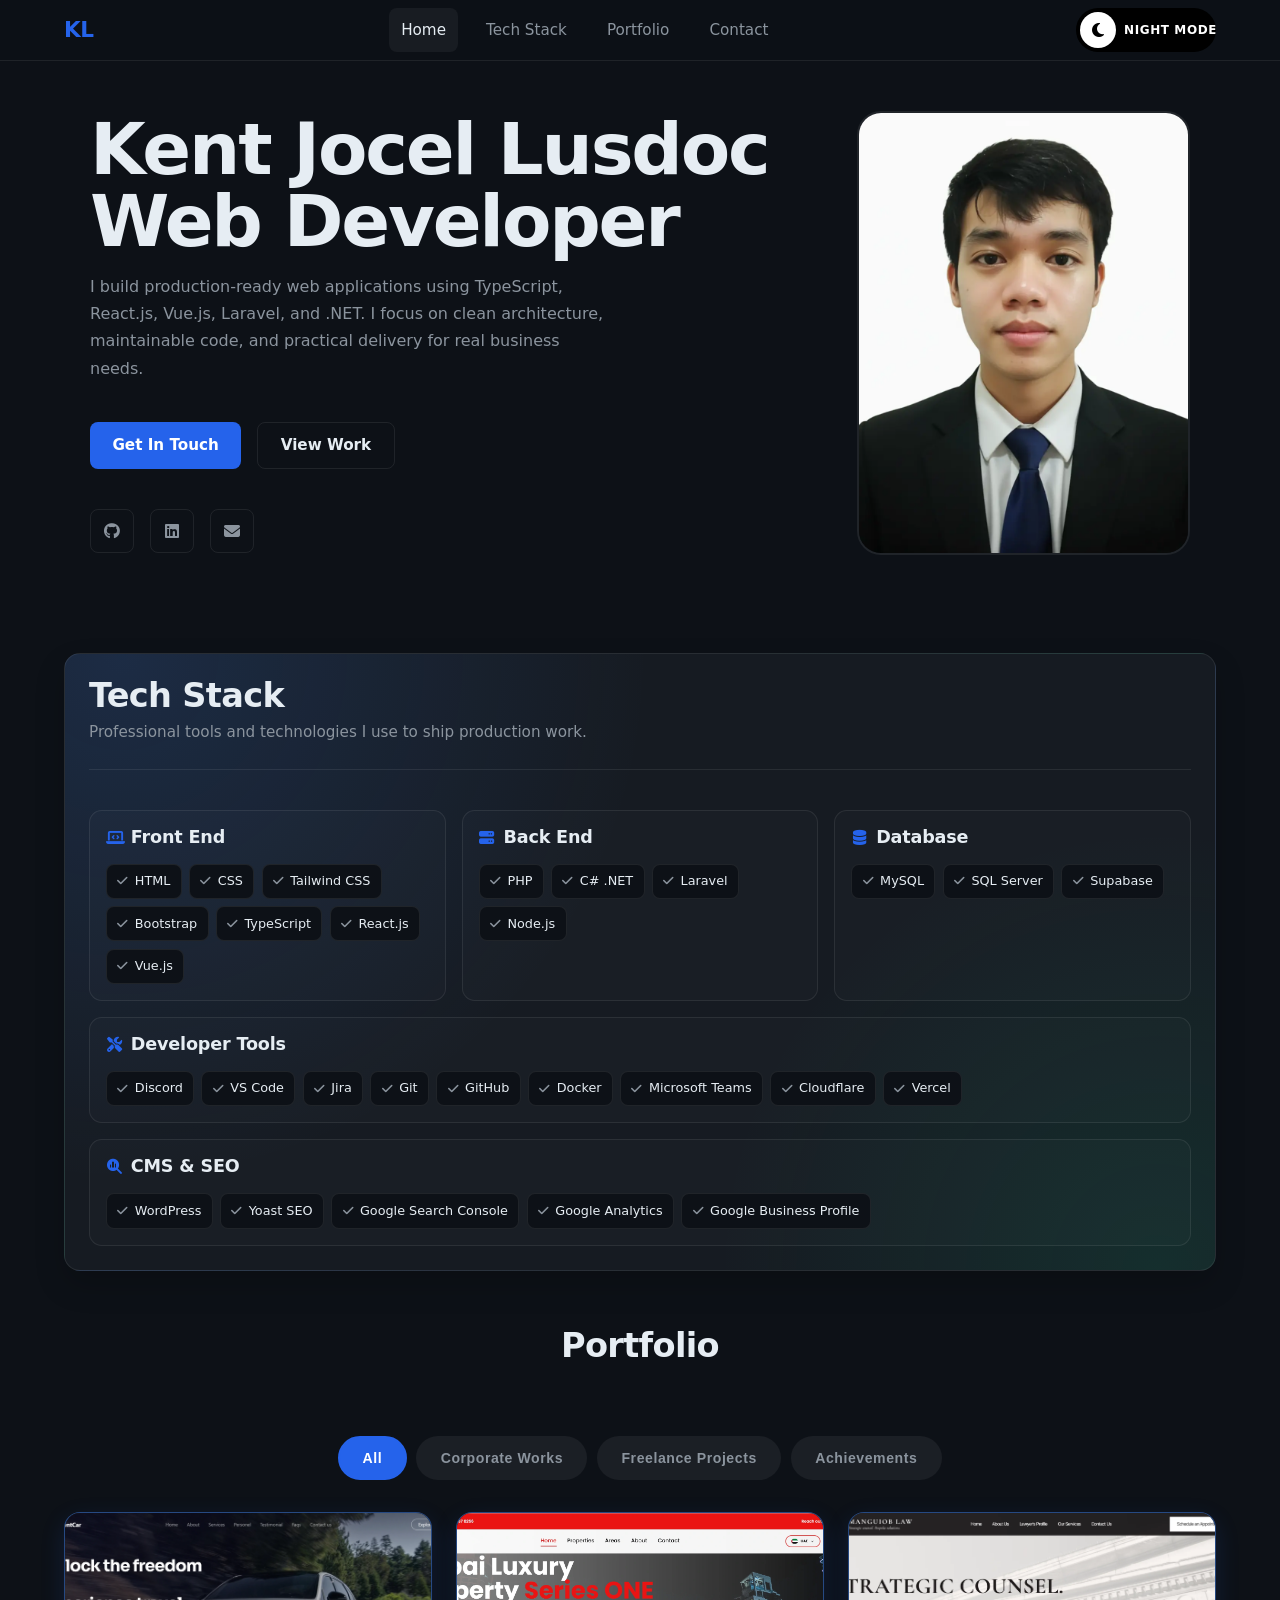
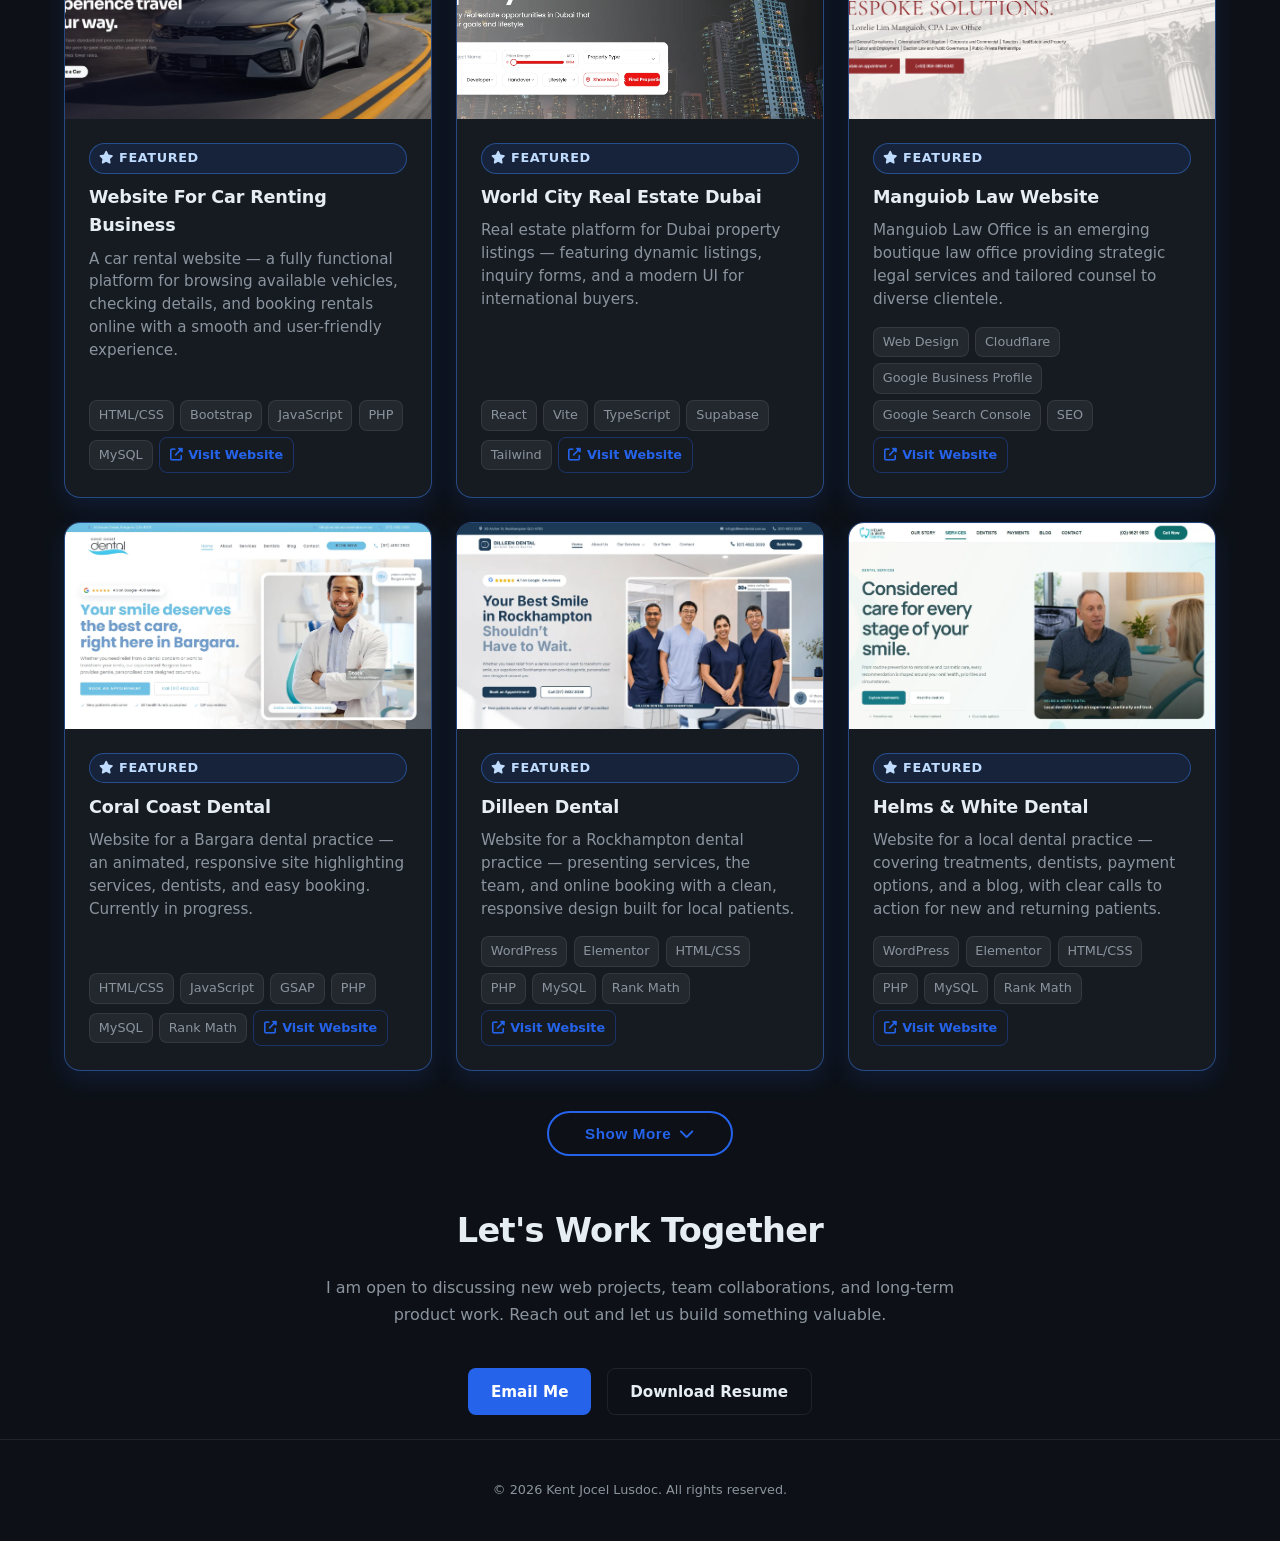
==== commit 1aba0f21: "add google business profle" ====
--- a/index.html
+++ b/index.html
@@ -1530,6 +1530,7 @@
               <span class="stack-chip"><i class="fas fa-check"></i> Yoast SEO</span>
               <span class="stack-chip"><i class="fas fa-check"></i> Google Search Console</span>
               <span class="stack-chip"><i class="fas fa-check"></i> Google Analytics</span>
+              <span class="stack-chip"><i class="fas fa-check"></i> Google Business Profile</span>
             </div>
           </div>
         </div>
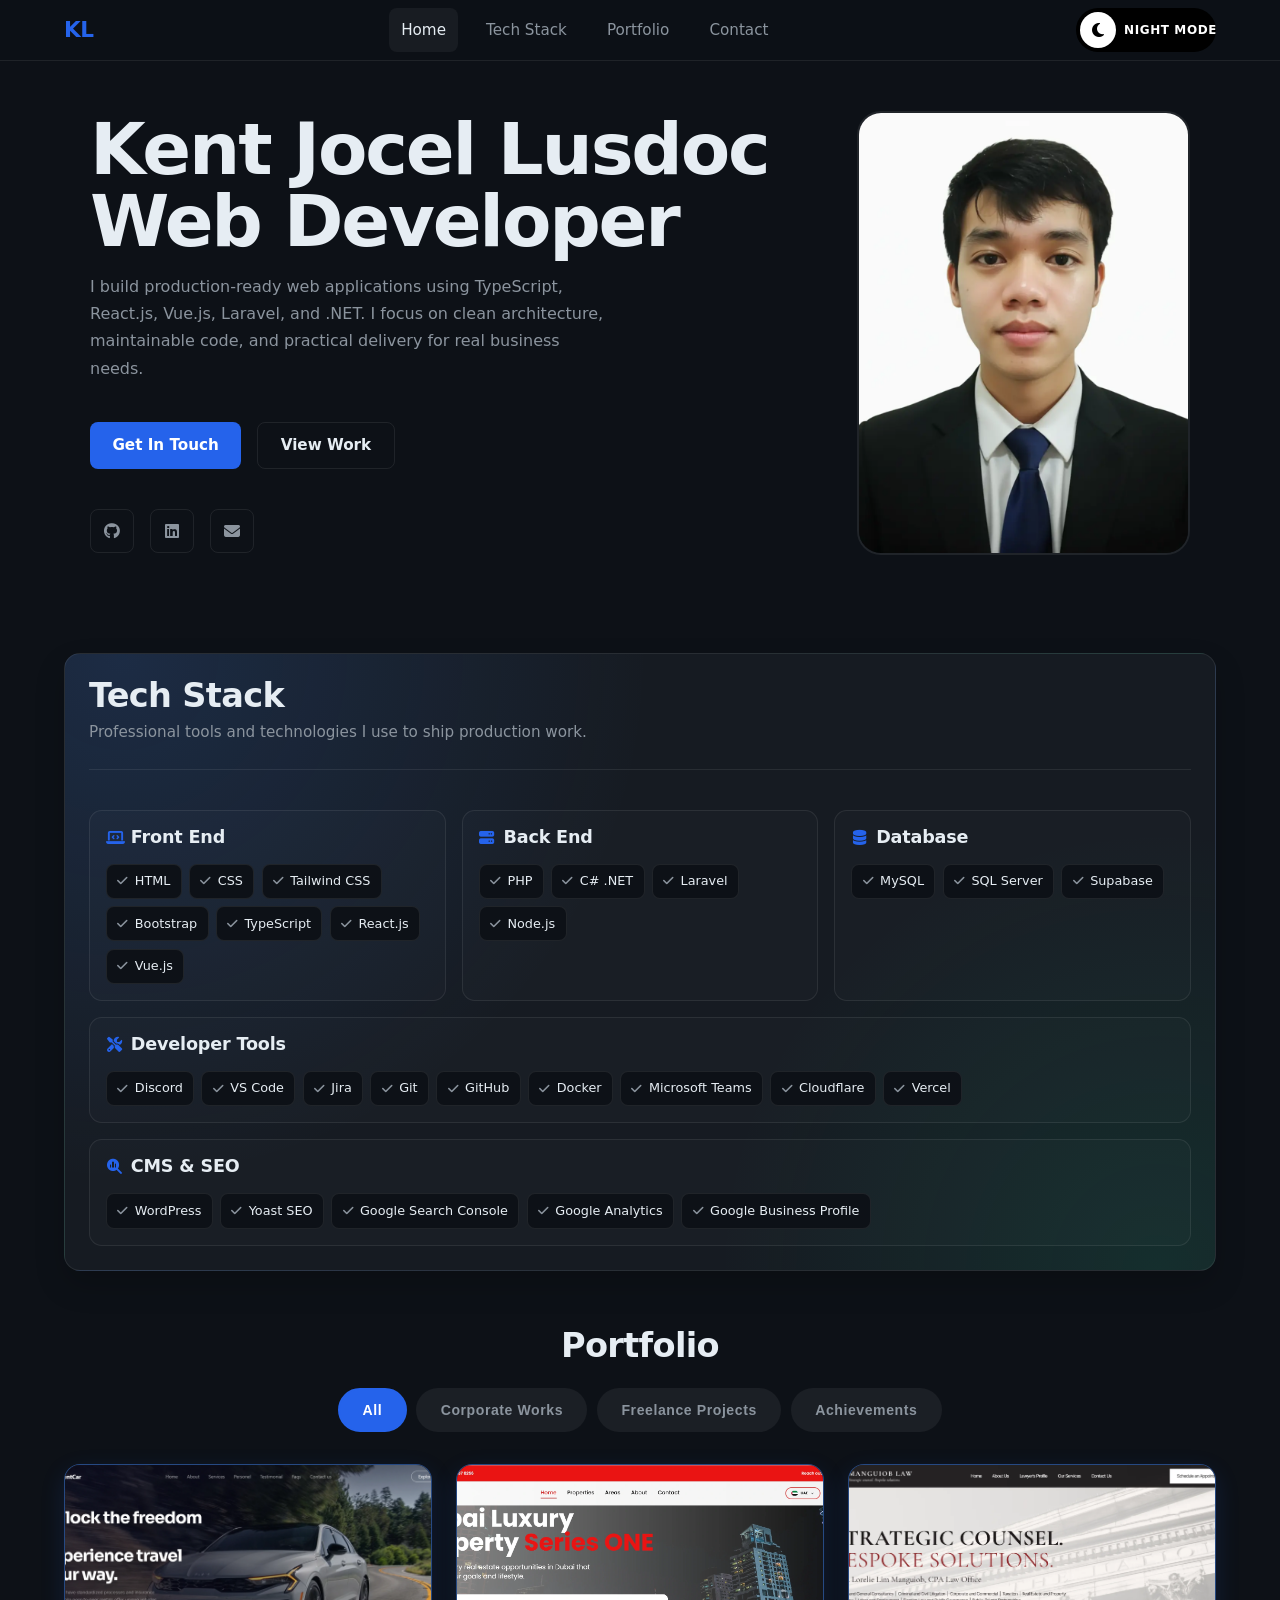
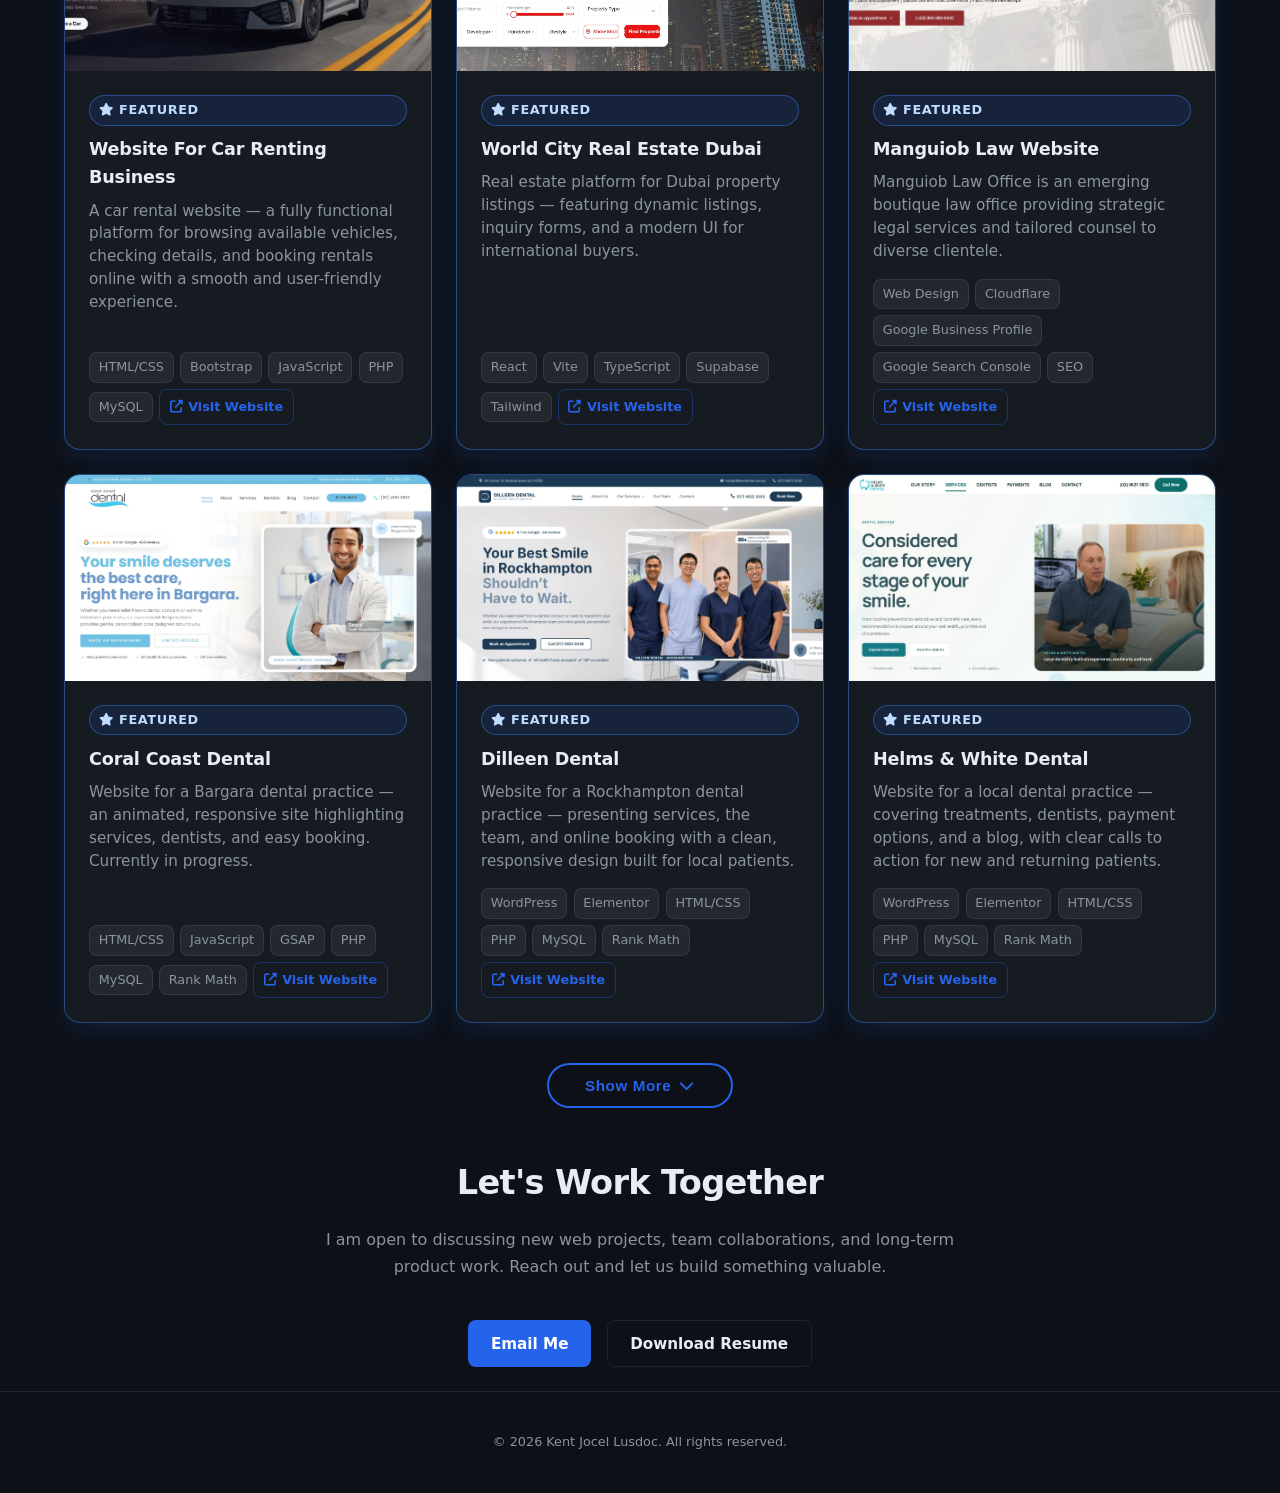
==== commit 98b99933: "fix the gap alignment on porftolio" ====
--- a/index.html
+++ b/index.html
@@ -790,6 +790,11 @@
       margin-bottom: var(--space-xl);
     }
 
+    /* Match the "Let's Work Together" heading spacing */
+    #portfolio .section-header {
+      margin-bottom: var(--space-sm);
+    }
+
     .section-label {
       font-size: var(--text-xs);
       text-transform: uppercase;
